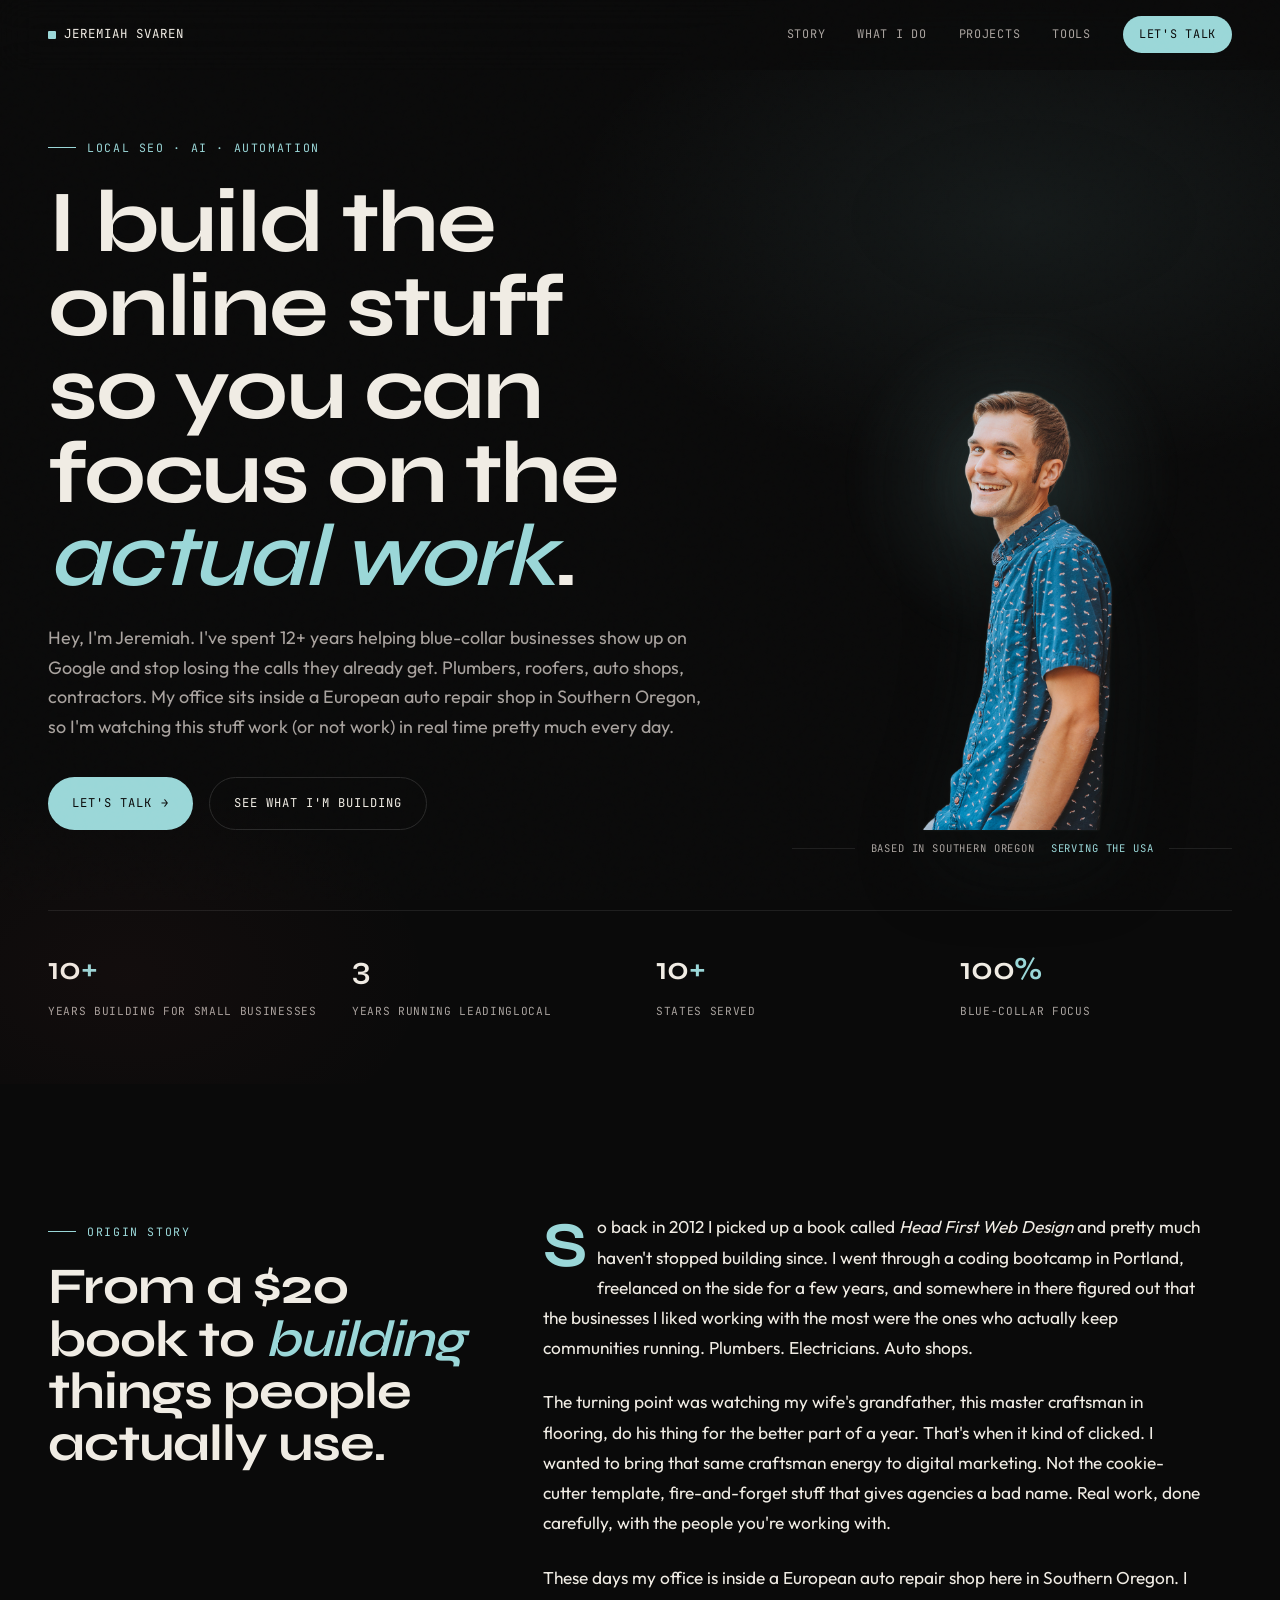
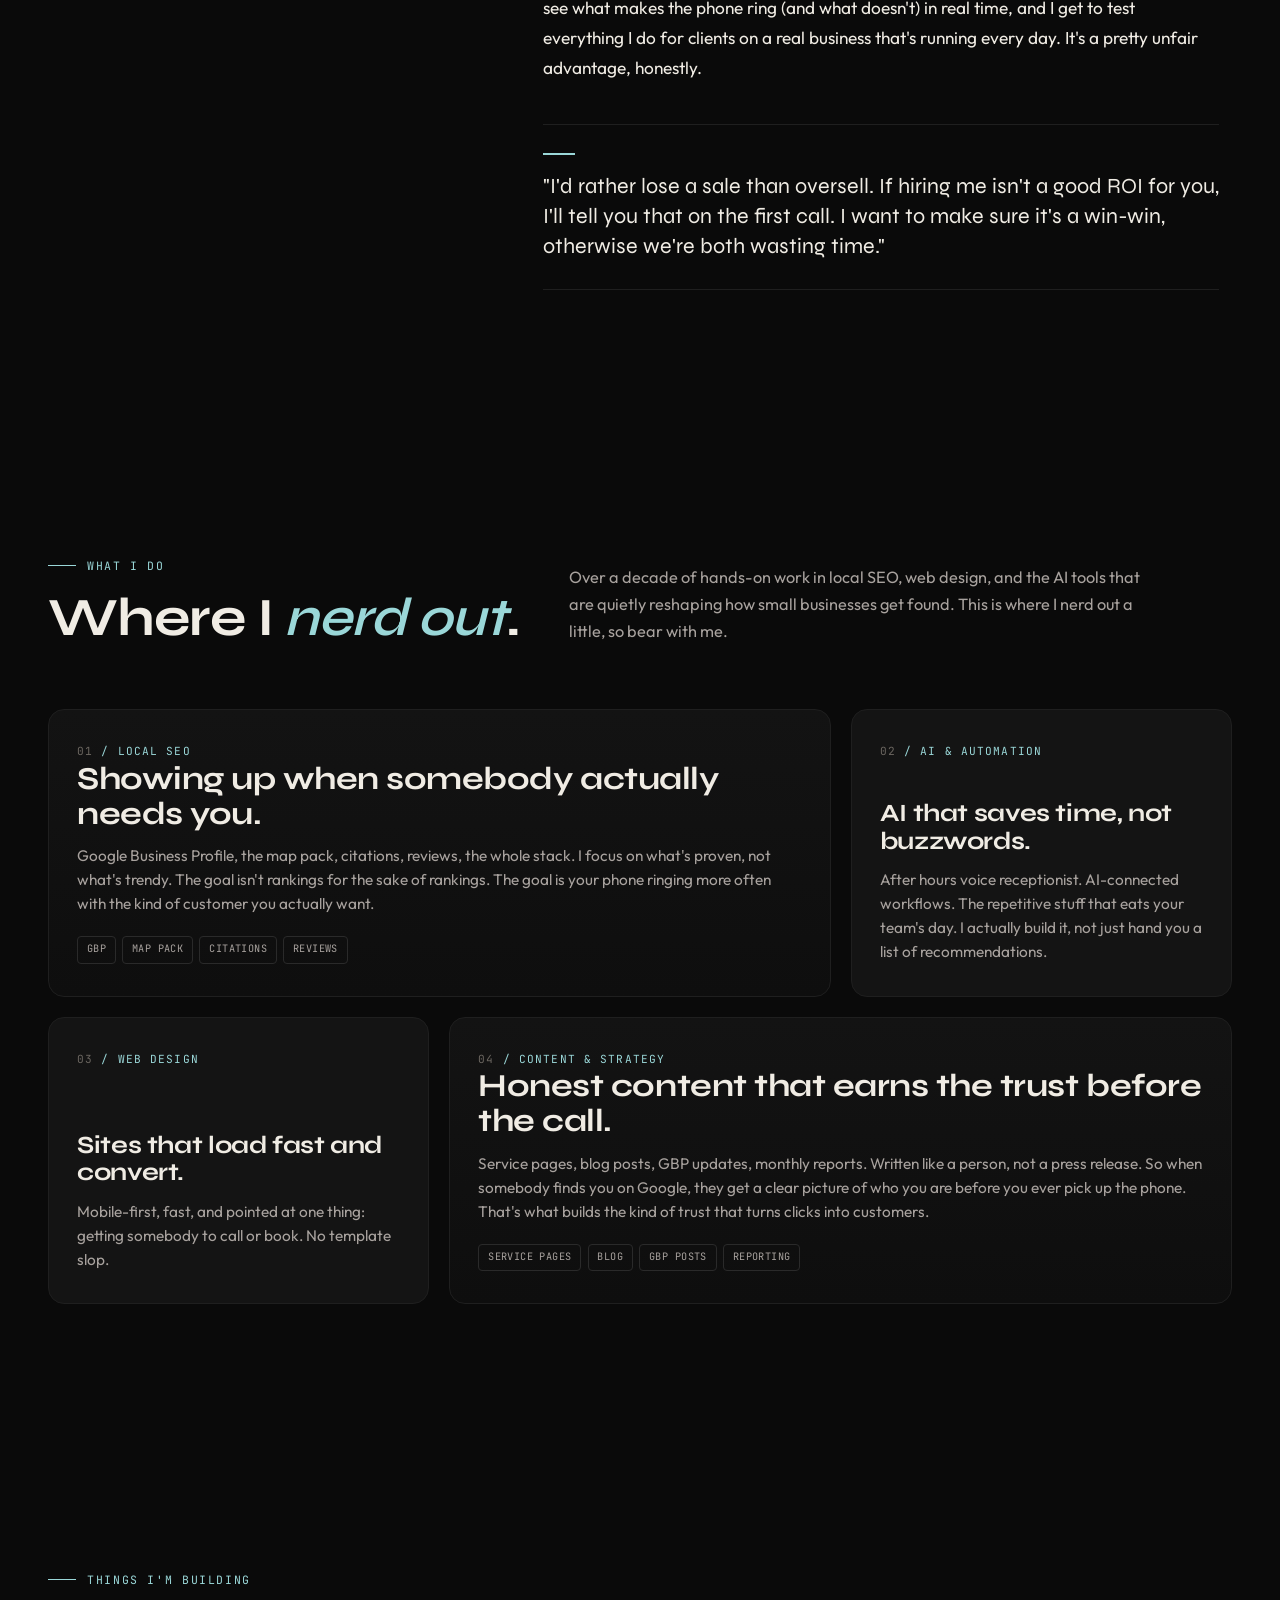
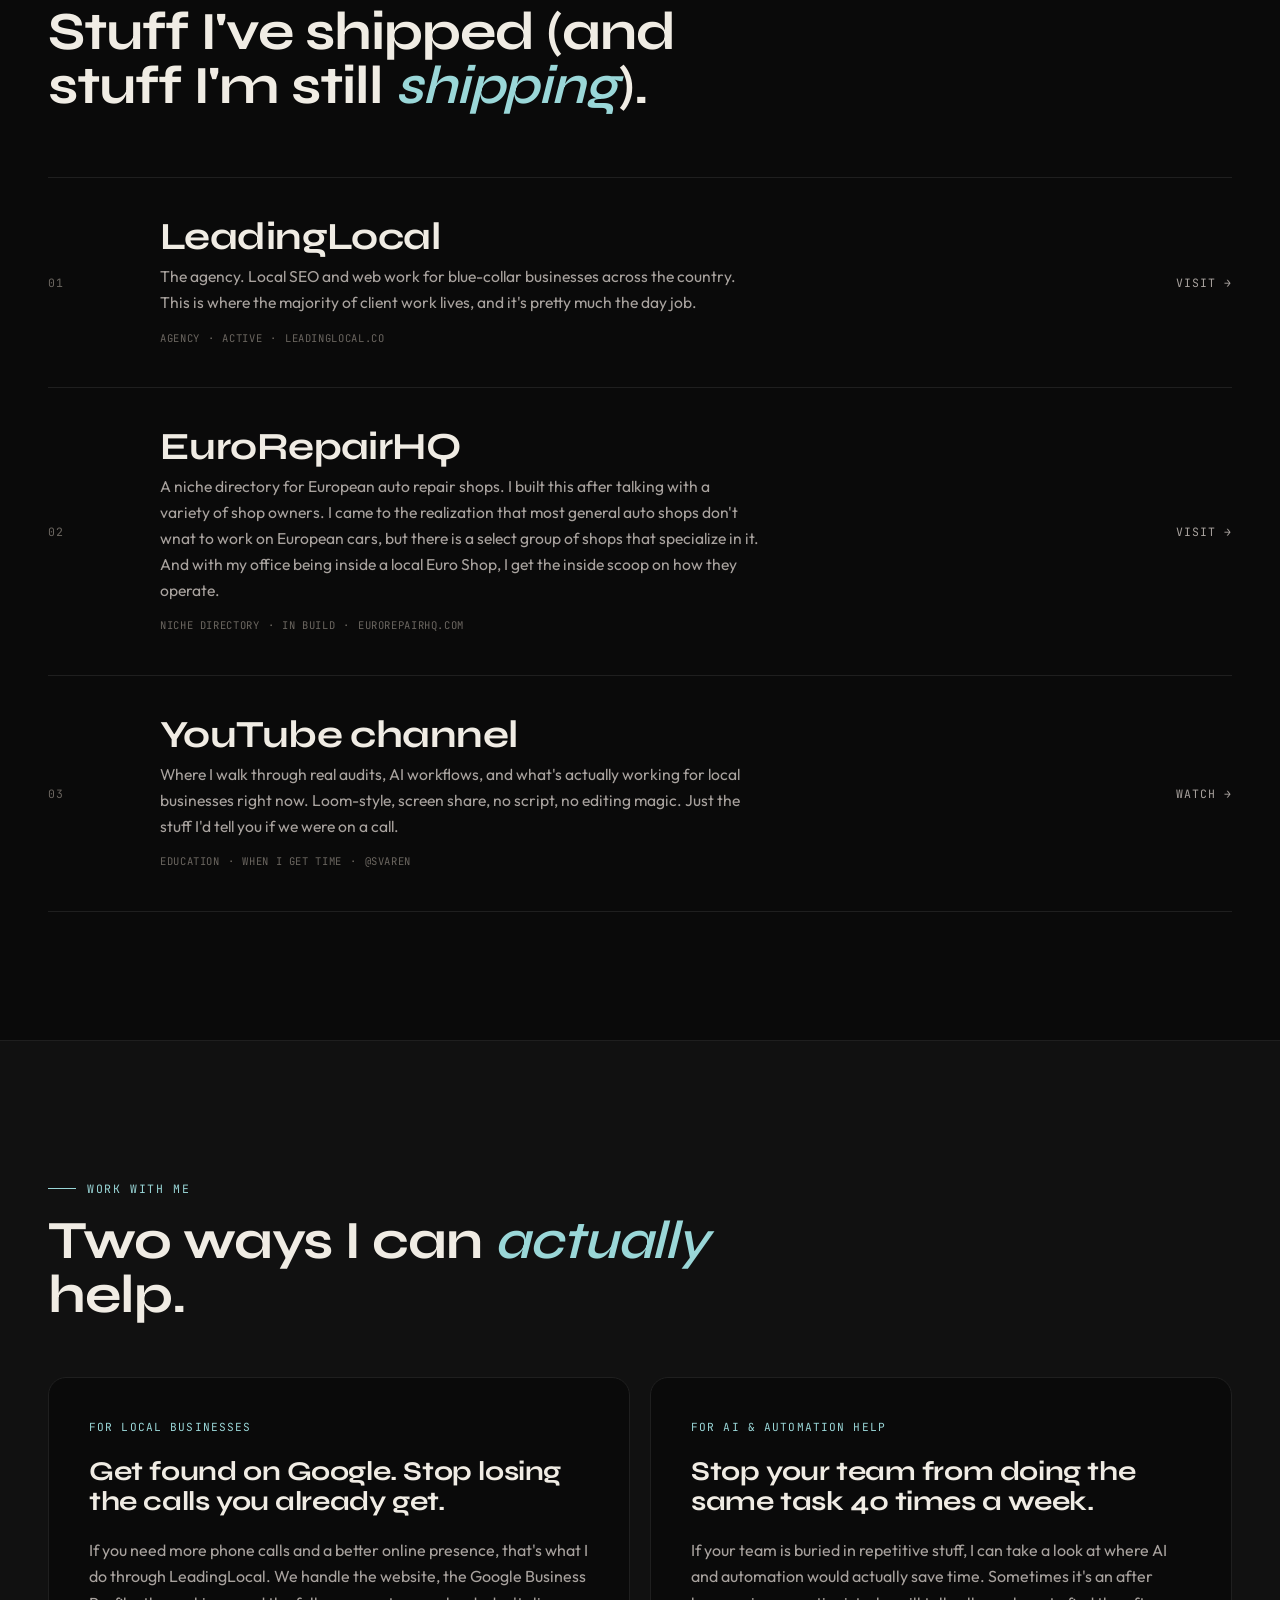
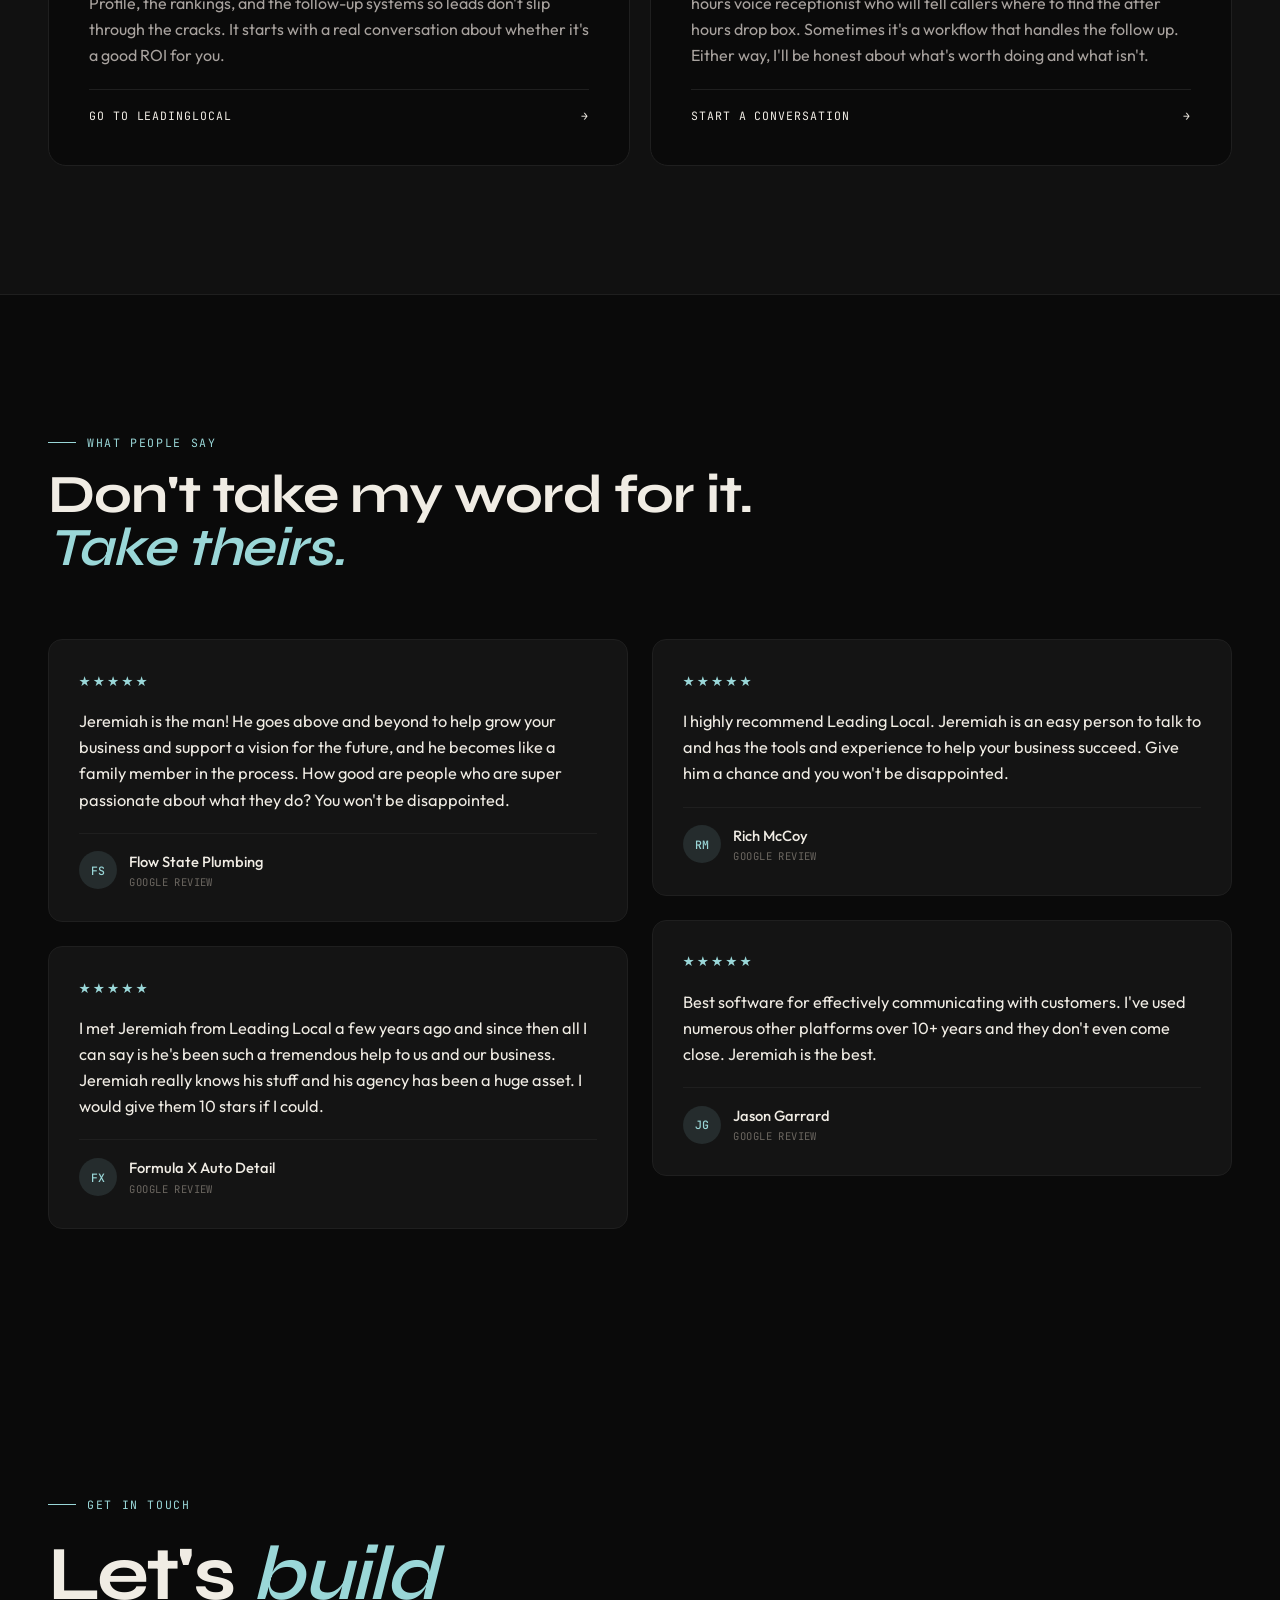
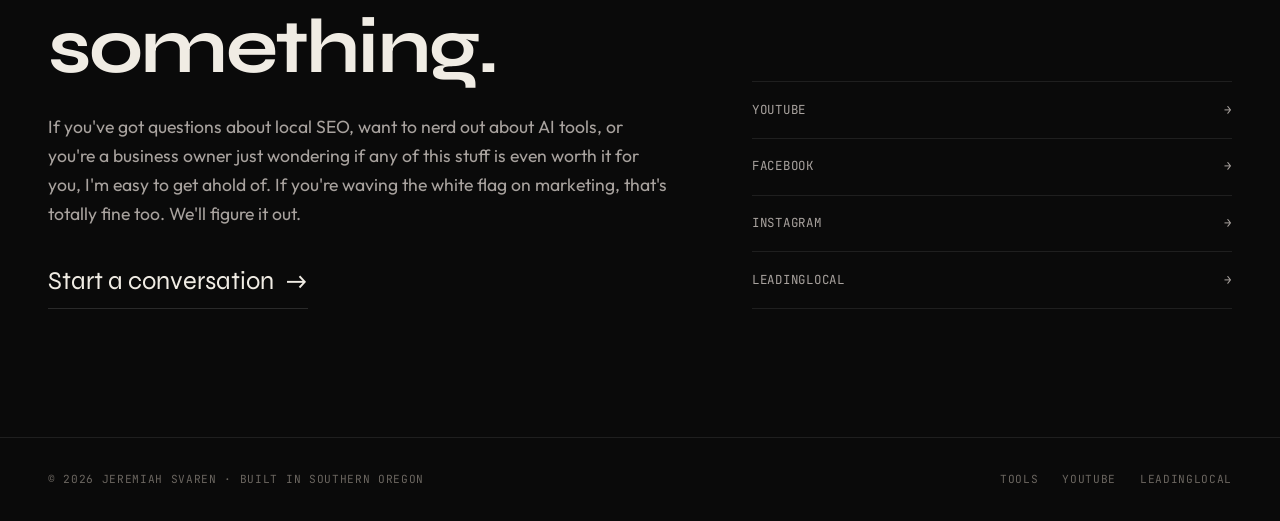
==== index.html @ 59a97c4d "Initial commit: jeremiahsvaren.com static site Three-page personal brand site (home, contact, tools)" ====
<!DOCTYPE html>
<html lang="en">

<head>
  <meta charset="UTF-8">
  <meta name="viewport" content="width=device-width, initial-scale=1.0">
  <title>Jeremiah Svaren | Local SEO, AI & Automation for Blue-Collar Businesses</title>
  <meta name="description"
    content="I'm Jeremiah. I help blue-collar businesses show up on Google, get more calls, and use AI in ways that actually save time. 12+ years in, working out of an auto shop in Southern Oregon.">
  <meta property="og:title" content="Jeremiah Svaren | Local SEO, AI & Automation">
  <meta property="og:description"
    content="Local SEO, AI, and automation for plumbers, roofers, auto shops, and contractors. Built from inside an actual repair shop in Southern Oregon.">
  <meta property="og:image" content="headshot.jpg">
  <link rel="preconnect" href="https://fonts.googleapis.com">
  <link rel="preconnect" href="https://fonts.gstatic.com" crossorigin>
  <link
    href="https://fonts.googleapis.com/css2?family=Syne:wght@500;600;700;800&family=Outfit:wght@400;500;600&family=JetBrains+Mono:wght@400;500&display=swap"
    rel="stylesheet">
  <script type="application/ld+json">
  {
    "@context": "https://schema.org",
    "@type": "Person",
    "name": "Jeremiah Svaren",
    "jobTitle": "Local SEO & AI Automation Consultant",
    "url": "https://jeremiahsvaren.com",
    "image": "headshot.jpg",
    "sameAs": [
      "https://www.youtube.com/@svaren",
      "https://x.com/jsvaren",
      "https://www.linkedin.com/in/jeremiahsvaren",
      "https://www.leadinglocal.co"
    ],
    "worksFor": { "@type": "Organization", "name": "LeadingLocal" }
  }
  </script>
  <style>
    /* ─── RESET ─── */
    *,
    *::before,
    *::after {
      margin: 0;
      padding: 0;
      box-sizing: border-box;
    }

    html {
      scroll-behavior: smooth;
      -webkit-font-smoothing: antialiased;
    }

    img {
      max-width: 100%;
      display: block;
    }

    a {
      color: inherit;
      text-decoration: none;
    }

    button {
      font: inherit;
      background: none;
      border: none;
      color: inherit;
      cursor: pointer;
    }

    /* ─── TOKENS ─── */
    :root {
      --bg: #0a0a0a;
      --bg-elev: #111111;
      --bg-card: #141414;
      --ink: #f0ece4;
      --ink-mute: #a8a29e;
      --ink-faint: #6b6660;
      --accent: #9AD7D8;
      --accent-soft: rgba(154, 215, 216, 0.12);
      --coral: #E85D5D;
      --line: #1f1f1f;
      --line-strong: #2a2a2a;
      --serif: 'Syne', system-ui, sans-serif;
      --sans: 'Outfit', system-ui, sans-serif;
      --mono: 'JetBrains Mono', ui-monospace, monospace;
      --ease: cubic-bezier(0.16, 1, 0.3, 1);
      --pad-x: clamp(1.25rem, 4vw, 3rem);
      --section-y: clamp(5rem, 10vw, 9rem);
    }

    body {
      font-family: var(--sans);
      font-weight: 400;
      background: var(--bg);
      color: var(--ink);
      line-height: 1.65;
      overflow-x: hidden;
      font-size: 17px;
    }

    ::selection {
      background: var(--accent);
      color: var(--bg);
    }

    /* fixed grain layer (stays put, no scroll repaint) */
    .grain {
      position: fixed;
      inset: 0;
      z-index: 60;
      pointer-events: none;
      opacity: 0.035;
      mix-blend-mode: overlay;
      background-image: url("data:image/svg+xml,%3Csvg viewBox='0 0 200 200' xmlns='http://www.w3.org/2000/svg'%3E%3Cfilter id='n'%3E%3CfeTurbulence type='fractalNoise' baseFrequency='0.85' numOctaves='3' stitchTiles='stitch'/%3E%3C/filter%3E%3Crect width='100%25' height='100%25' filter='url(%23n)'/%3E%3C/svg%3E");
    }

    .shell {
      width: 100%;
      max-width: 1320px;
      margin-inline: auto;
      padding-inline: var(--pad-x);
    }

    /* ─── NAV ─── */
    nav.top {
      position: fixed;
      top: 0;
      left: 0;
      right: 0;
      z-index: 50;
      padding: 1rem var(--pad-x);
      display: flex;
      justify-content: space-between;
      align-items: center;
      background: rgba(10, 10, 10, 0.7);
      backdrop-filter: blur(18px) saturate(140%);
      -webkit-backdrop-filter: blur(18px) saturate(140%);
      border-bottom: 1px solid transparent;
      transition: border-color 0.4s var(--ease), padding 0.4s var(--ease);
    }

    nav.top.scrolled {
      border-bottom-color: var(--line);
      padding-block: 0.7rem;
    }

    .brand {
      font-family: var(--mono);
      font-size: 0.78rem;
      letter-spacing: 0.08em;
      text-transform: uppercase;
      display: flex;
      align-items: center;
      gap: 0.5rem;
    }

    .brand::before {
      content: '';
      width: 8px;
      height: 8px;
      background: var(--accent);
      display: inline-block;
      border-radius: 1px;
      animation: pulse 3s ease-in-out infinite;
    }

    @keyframes pulse {

      0%,
      100% {
        opacity: 1;
      }

      50% {
        opacity: 0.35;
      }
    }

    .nav-menu {
      display: flex;
      gap: 2rem;
      align-items: center;
    }

    .nav-menu a {
      font-family: var(--mono);
      font-size: 0.74rem;
      letter-spacing: 0.06em;
      text-transform: uppercase;
      color: var(--ink-mute);
      transition: color 0.3s var(--ease);
      position: relative;
    }

    .nav-menu a:hover {
      color: var(--ink);
    }

    .nav-menu a.cta {
      color: var(--bg);
      background: var(--accent);
      padding: 0.55rem 1rem;
      border-radius: 999px;
      transition: transform 0.25s var(--ease), background 0.25s var(--ease);
    }

    .nav-menu a.cta:hover {
      background: #b2e1e2;
      transform: translateY(-1px);
    }

    .nav-toggle {
      display: none;
    }

    .nav-backdrop {
      position: fixed;
      inset: 0;
      background: rgba(10, 10, 10, 0.65);
      backdrop-filter: blur(4px);
      -webkit-backdrop-filter: blur(4px);
      opacity: 0;
      pointer-events: none;
      transition: opacity 0.4s var(--ease);
      z-index: 49;
    }

    .nav-backdrop.open {
      opacity: 1;
      pointer-events: auto;
    }

    /* ─── REVEAL ─── */
    .reveal {
      opacity: 0;
      transform: translateY(18px);
      transition: opacity 0.9s var(--ease), transform 0.9s var(--ease);
    }

    .reveal.in {
      opacity: 1;
      transform: none;
    }

    .reveal.d2 {
      transition-delay: 0.08s;
    }

    .reveal.d3 {
      transition-delay: 0.16s;
    }

    .reveal.d4 {
      transition-delay: 0.24s;
    }

    .reveal.d5 {
      transition-delay: 0.32s;
    }

    /* ─── SHARED LABEL ─── */
    .eyebrow {
      font-family: var(--mono);
      font-size: 0.72rem;
      letter-spacing: 0.14em;
      text-transform: uppercase;
      color: var(--accent);
      display: inline-flex;
      align-items: center;
      gap: 0.7rem;
    }

    .eyebrow::before {
      content: '';
      width: 28px;
      height: 1px;
      background: var(--accent);
      display: inline-block;
    }

    section {
      padding-block: var(--section-y);
      position: relative;
    }

    /* ═══════ HERO ═══════ */
    .hero {
      min-height: 100dvh;
      display: flex;
      align-items: flex-end;
      padding-top: 8rem;
      padding-bottom: 4rem;
      position: relative;
      overflow: hidden;
    }

    .hero::before {
      content: '';
      position: absolute;
      inset: 0;
      background:
        radial-gradient(ellipse 60% 40% at 80% 20%, rgba(154, 215, 216, 0.08), transparent 60%),
        radial-gradient(ellipse 40% 30% at 10% 90%, rgba(232, 93, 93, 0.04), transparent 60%);
      pointer-events: none;
    }

    .hero-grid {
      display: grid;
      grid-template-columns: minmax(0, 1.45fr) minmax(0, 1fr);
      gap: clamp(2rem, 5vw, 5rem);
      align-items: end;
      position: relative;
    }

    .hero h1 {
      font-family: var(--serif);
      font-weight: 700;
      font-size: clamp(2.6rem, 7vw, 5.5rem);
      line-height: 0.95;
      letter-spacing: -0.025em;
      margin-block: 1.5rem 1.5rem;
      text-wrap: balance;
    }

    .hero h1 .accent {
      color: var(--accent);
      font-style: italic;
      font-weight: 600;
    }

    .hero-lede {
      font-size: clamp(1.05rem, 1.4vw, 1.18rem);
      color: var(--ink-mute);
      max-width: 56ch;
      line-height: 1.65;
    }

    .hero-actions {
      display: flex;
      gap: 1rem;
      flex-wrap: wrap;
      margin-top: 2.25rem;
    }

    .btn {
      display: inline-flex;
      align-items: center;
      gap: 0.6rem;
      padding: 0.95rem 1.5rem;
      font-family: var(--mono);
      font-size: 0.76rem;
      letter-spacing: 0.08em;
      text-transform: uppercase;
      border-radius: 999px;
      transition: transform 0.25s var(--ease), background 0.25s var(--ease), color 0.25s var(--ease);
    }

    .btn-primary {
      background: var(--accent);
      color: var(--bg);
    }

    .btn-primary:hover {
      background: #b8e6e7;
      transform: translateY(-2px);
    }

    .btn-primary:active {
      transform: translateY(0);
    }

    .btn-ghost {
      background: transparent;
      color: var(--ink);
      border: 1px solid var(--line-strong);
    }

    .btn-ghost:hover {
      border-color: var(--accent);
      color: var(--accent);
    }

    .arrow {
      display: inline-block;
      transition: transform 0.3s var(--ease);
    }

    .btn:hover .arrow {
      transform: translateX(3px);
    }

    .hero-portrait {
      position: relative;
      width: 100%;
      max-width: 440px;
      margin-left: auto;
      aspect-ratio: 4 / 5;
      display: flex;
      align-items: flex-end;
      justify-content: center;
      isolation: isolate;
    }

    /* soft accent halo behind him, grounds the cutout in the page */
    .hero-portrait::before {
      content: '';
      position: absolute;
      left: 50%;
      top: 8%;
      width: 78%;
      aspect-ratio: 1;
      transform: translateX(-50%);
      background: radial-gradient(circle at 50% 45%, rgba(154, 215, 216, 0.22), rgba(154, 215, 216, 0.06) 35%, transparent 65%);
      filter: blur(8px);
      z-index: -2;
      pointer-events: none;
    }

    /* concentric mono ring behind shoulders for structure */
    .hero-portrait::after {
      content: '';
      position: absolute;
      left: 50%;
      top: 14%;
      width: 62%;
      aspect-ratio: 1;
      transform: translateX(-50%);
      /*border: 1px solid var(--line-strong);*/
      border-radius: 50%;
      z-index: -1;
      pointer-events: none;
    }

    .hero-portrait img {
      position: relative;
      width: 100%;
      height: auto;
      max-height: 100%;
      object-fit: contain;
      object-position: bottom center;
      filter: drop-shadow(0 30px 40px rgba(0, 0, 0, 0.45)) drop-shadow(0 0 1px rgba(154, 215, 216, 0.15));
      animation: float 8s ease-in-out infinite;
    }

    @keyframes float {

      0%,
      100% {
        transform: translateY(0);
      }

      50% {
        transform: translateY(-6px);
      }
    }

    /* mono caption row beneath the portrait */
    .portrait-tag {
      position: absolute;
      left: 0;
      right: 0;
      bottom: -1.75rem;
      font-family: var(--mono);
      font-size: 0.66rem;
      letter-spacing: 0.08em;
      text-transform: uppercase;
      color: var(--ink-mute);
      display: flex;
      align-items: center;
      justify-content: space-between;
      gap: 1rem;
    }

    .portrait-tag::before,
    .portrait-tag::after {
      content: '';
      flex: 1;
      height: 1px;
      background: var(--line);
    }

    .portrait-tag span {
      flex-shrink: 0;
    }

    .portrait-tag span:last-child {
      color: var(--accent);
    }

    .hero-strip {
      margin-top: clamp(3rem, 7vw, 5rem);
      padding-top: 2rem;
      border-top: 1px solid var(--line);
      display: grid;
      grid-template-columns: repeat(4, 1fr);
      gap: 2rem;
    }

    .strip-item {
      display: flex;
      flex-direction: column;
      gap: 0.4rem;
    }

    .strip-num {
      font-family: var(--serif);
      font-weight: 600;
      font-size: clamp(1.6rem, 2.5vw, 2.1rem);
      color: var(--ink);
      letter-spacing: -0.02em;
    }

    .strip-label {
      font-family: var(--mono);
      font-size: 0.7rem;
      color: var(--ink-mute);
      letter-spacing: 0.06em;
      text-transform: uppercase;
    }

    /* ═══════ STORY ═══════ */
    .story-grid {
      display: grid;
      grid-template-columns: minmax(0, 0.85fr) minmax(0, 1.4fr);
      gap: clamp(2rem, 6vw, 6rem);
      align-items: start;
    }

    .story-side {
      position: sticky;
      top: 7rem;
    }

    .story-side h2 {
      font-family: var(--serif);
      font-weight: 700;
      font-size: clamp(2rem, 4vw, 3.2rem);
      line-height: 1.02;
      letter-spacing: -0.02em;
      margin-top: 1.25rem;
      text-wrap: balance;
    }

    .story-side h2 em {
      font-style: italic;
      color: var(--accent);
      font-weight: 600;
    }

    .story-prose p {
      font-size: 1.08rem;
      color: var(--ink);
      margin-bottom: 1.5rem;
      line-height: 1.75;
      max-width: 60ch;
    }

    .story-prose p:first-child::first-letter {
      font-family: var(--serif);
      float: left;
      font-size: 4rem;
      line-height: 0.85;
      padding-right: 0.6rem;
      padding-top: 0.4rem;
      color: var(--accent);
      font-weight: 700;
    }

    .story-pull {
      margin-top: 2.5rem;
      padding: 1.75rem 0;
      border-top: 1px solid var(--line);
      border-bottom: 1px solid var(--line);
      font-family: var(--serif);
      font-size: 1.35rem;
      line-height: 1.4;
      color: var(--ink);
      max-width: 52ch;
    }

    .story-pull::before {
      content: '';
      display: block;
      width: 32px;
      height: 2px;
      background: var(--accent);
      margin-bottom: 1rem;
    }

    /* ═══════ EXPERTISE / BENTO ═══════ */
    .expertise-head {
      display: grid;
      grid-template-columns: minmax(0, 1fr) minmax(0, 1.4fr);
      gap: 3rem;
      align-items: end;
      margin-bottom: 4rem;
    }

    .expertise-head h2 {
      font-family: var(--serif);
      font-weight: 700;
      font-size: clamp(2rem, 4.2vw, 3.4rem);
      line-height: 1;
      letter-spacing: -0.02em;
      margin-top: 1rem;
    }

    .expertise-head h2 em {
      font-style: italic;
      color: var(--accent);
      font-weight: 600;
    }

    .expertise-head p {
      color: var(--ink-mute);
      max-width: 52ch;
      font-size: 1.02rem;
    }

    .bento {
      display: grid;
      grid-template-columns: repeat(6, 1fr);
      grid-auto-rows: minmax(220px, auto);
      gap: 1.25rem;
    }

    .tile {
      position: relative;
      padding: 2rem 1.75rem;
      background: var(--bg-card);
      border: 1px solid var(--line);
      border-radius: 16px;
      overflow: hidden;
      transition: border-color 0.4s var(--ease), transform 0.4s var(--ease);
      display: flex;
      flex-direction: column;
    }

    .tile:hover {
      border-color: var(--line-strong);
      transform: translateY(-2px);
    }

    .tile::after {
      content: '';
      position: absolute;
      inset: 0;
      background: radial-gradient(circle at var(--mx, 50%) var(--my, 0%), rgba(154, 215, 216, 0.08), transparent 50%);
      opacity: 0;
      transition: opacity 0.4s var(--ease);
      pointer-events: none;
    }

    .tile:hover::after {
      opacity: 1;
    }

    .tile-num {
      font-family: var(--mono);
      font-size: 0.7rem;
      color: var(--ink-faint);
      letter-spacing: 0.1em;
    }

    .tile-num span {
      color: var(--accent);
    }

    .tile h3 {
      font-family: var(--serif);
      font-weight: 700;
      font-size: 1.55rem;
      line-height: 1.1;
      margin-top: auto;
      margin-bottom: 0.85rem;
      letter-spacing: -0.015em;
    }

    .tile p {
      color: var(--ink-mute);
      font-size: 0.96rem;
      line-height: 1.55;
    }

    .tile-tags {
      display: flex;
      flex-wrap: wrap;
      gap: 0.4rem;
      margin-top: 1.25rem;
    }

    .tile-tag {
      font-family: var(--mono);
      font-size: 0.64rem;
      padding: 0.28rem 0.55rem;
      border: 1px solid var(--line-strong);
      border-radius: 4px;
      color: var(--ink-mute);
      letter-spacing: 0.04em;
      text-transform: uppercase;
    }

    /* asymmetric span */
    .tile.t1 {
      grid-column: span 4;
    }

    .tile.t2 {
      grid-column: span 2;
    }

    .tile.t3 {
      grid-column: span 2;
    }

    .tile.t4 {
      grid-column: span 4;
    }

    .tile.feature {
      background: linear-gradient(180deg, #131313 0%, #0e0e0e 100%);
    }

    .tile.feature h3 {
      font-size: 2rem;
    }

    /* ═══════ PROJECTS ═══════ */
    .projects-head {
      margin-bottom: 4rem;
      max-width: 760px;
    }

    .projects-head h2 {
      font-family: var(--serif);
      font-weight: 700;
      font-size: clamp(2rem, 4.2vw, 3.4rem);
      line-height: 1;
      letter-spacing: -0.02em;
      margin-top: 1rem;
    }

    .projects-head h2 em {
      font-style: italic;
      color: var(--accent);
      font-weight: 600;
    }

    .projects-list {
      display: flex;
      flex-direction: column;
      gap: 0;
    }

    .project {
      display: grid;
      grid-template-columns: 80px minmax(0, 1fr) auto;
      gap: 2rem;
      align-items: center;
      padding: 2.5rem 0;
      border-top: 1px solid var(--line);
      transition: padding 0.4s var(--ease);
    }

    .project:last-child {
      border-bottom: 1px solid var(--line);
    }

    .project:hover {
      padding-inline: 1rem;
    }

    .project:hover .project-title {
      color: var(--accent);
    }

    .project-num {
      font-family: var(--mono);
      font-size: 0.72rem;
      color: var(--ink-faint);
      letter-spacing: 0.08em;
    }

    .project-title {
      font-family: var(--serif);
      font-weight: 700;
      font-size: clamp(1.6rem, 3vw, 2.4rem);
      line-height: 1;
      letter-spacing: -0.015em;
      transition: color 0.3s var(--ease);
      margin-bottom: 0.5rem;
    }

    .project-desc {
      color: var(--ink-mute);
      max-width: 60ch;
      font-size: 0.98rem;
    }

    .project-meta {
      display: flex;
      gap: 0.5rem;
      margin-top: 0.85rem;
    }

    .project-meta span {
      font-family: var(--mono);
      font-size: 0.66rem;
      color: var(--ink-faint);
      letter-spacing: 0.06em;
      text-transform: uppercase;
    }

    .project-meta span+span::before {
      content: '·';
      margin-right: 0.5rem;
    }

    .project-link {
      font-family: var(--mono);
      font-size: 0.72rem;
      letter-spacing: 0.08em;
      text-transform: uppercase;
      color: var(--ink-mute);
      display: flex;
      align-items: center;
      gap: 0.5rem;
    }

    .project:hover .project-link {
      color: var(--accent);
    }

    .project:hover .project-link .arrow {
      transform: translate(3px, -3px);
    }

    .project-link .arrow {
      display: inline-block;
      transition: transform 0.3s var(--ease);
    }

    /* ═══════ WORK WITH ME ═══════ */
    .work {
      background: var(--bg-elev);
      border-block: 1px solid var(--line);
    }

    .work-head {
      max-width: 720px;
      margin-bottom: 3.5rem;
    }

    .work-head h2 {
      font-family: var(--serif);
      font-weight: 700;
      font-size: clamp(2rem, 4.2vw, 3.4rem);
      line-height: 1;
      letter-spacing: -0.02em;
      margin-top: 1rem;
    }

    .work-head h2 em {
      font-style: italic;
      color: var(--accent);
      font-weight: 600;
    }

    .work-paths {
      display: grid;
      grid-template-columns: repeat(2, 1fr);
      gap: 1.25rem;
    }

    .path {
      padding: 2.5rem;
      background: var(--bg);
      border: 1px solid var(--line);
      border-radius: 18px;
      display: flex;
      flex-direction: column;
      gap: 1.25rem;
      transition: border-color 0.3s var(--ease), transform 0.3s var(--ease);
    }

    .path:hover {
      border-color: var(--accent);
      transform: translateY(-3px);
    }

    .path-label {
      font-family: var(--mono);
      font-size: 0.7rem;
      letter-spacing: 0.1em;
      text-transform: uppercase;
      color: var(--accent);
    }

    .path h3 {
      font-family: var(--serif);
      font-weight: 700;
      font-size: 1.7rem;
      line-height: 1.1;
      letter-spacing: -0.015em;
    }

    .path p {
      color: var(--ink-mute);
      flex: 1;
      font-size: 1rem;
      line-height: 1.65;
    }

    .path-cta {
      font-family: var(--mono);
      font-size: 0.72rem;
      letter-spacing: 0.08em;
      text-transform: uppercase;
      color: var(--ink);
      align-self: flex-start;
      padding-top: 0.5rem;
      border-top: 1px solid var(--line);
      width: 100%;
      display: flex;
      justify-content: space-between;
      align-items: center;
      padding-block: 1rem 0;
    }

    .path:hover .path-cta {
      color: var(--accent);
    }

    .path:hover .arrow {
      transform: translateX(4px);
    }

    /* ═══════ PROOF ═══════ */
    .proof-head {
      max-width: 720px;
      margin-bottom: 4rem;
    }

    .proof-head h2 {
      font-family: var(--serif);
      font-weight: 700;
      font-size: clamp(2rem, 4.2vw, 3.4rem);
      line-height: 1;
      letter-spacing: -0.02em;
      margin-top: 1rem;
    }

    .proof-head h2 em {
      font-style: italic;
      color: var(--accent);
      font-weight: 600;
    }

    .quotes {
      column-count: 2;
      column-gap: 1.5rem;
    }

    @media (max-width: 820px) {
      .quotes {
        column-count: 1;
      }
    }

    .quote {
      break-inside: avoid;
      padding: 1.85rem;
      background: var(--bg-card);
      border: 1px solid var(--line);
      border-radius: 14px;
      margin-bottom: 1.5rem;
      transition: border-color 0.3s var(--ease), transform 0.3s var(--ease);
    }

    .quote:hover {
      border-color: var(--line-strong);
      transform: translateY(-2px);
    }

    .stars {
      color: var(--accent);
      font-size: 0.85rem;
      letter-spacing: 0.15em;
      margin-bottom: 1rem;
    }

    .quote p {
      font-size: 1.02rem;
      line-height: 1.6;
      color: var(--ink);
      margin-bottom: 1.25rem;
    }

    .quote-by {
      display: flex;
      align-items: center;
      gap: 0.8rem;
      padding-top: 1rem;
      border-top: 1px solid var(--line);
    }

    .avatar {
      width: 38px;
      height: 38px;
      border-radius: 50%;
      background: var(--accent-soft);
      color: var(--accent);
      display: flex;
      align-items: center;
      justify-content: center;
      font-family: var(--mono);
      font-size: 0.72rem;
      font-weight: 500;
    }

    .quote-name {
      font-size: 0.92rem;
      color: var(--ink);
      font-weight: 500;
    }

    .quote-src {
      font-family: var(--mono);
      font-size: 0.66rem;
      color: var(--ink-faint);
      letter-spacing: 0.04em;
      text-transform: uppercase;
    }

    /* ═══════ CONNECT ═══════ */
    .connect {
      padding-bottom: var(--section-y);
    }

    .connect-grid {
      display: grid;
      grid-template-columns: minmax(0, 1.3fr) minmax(0, 1fr);
      gap: 5rem;
      align-items: end;
    }

    .connect h2 {
      font-family: var(--serif);
      font-weight: 700;
      font-size: clamp(2.5rem, 6vw, 5rem);
      line-height: 0.95;
      letter-spacing: -0.025em;
      margin-top: 1.5rem;
      text-wrap: balance;
    }

    .connect h2 em {
      font-style: italic;
      color: var(--accent);
      font-weight: 600;
    }

    .connect-lede {
      color: var(--ink-mute);
      font-size: 1.1rem;
      max-width: 54ch;
      margin-top: 1.75rem;
      line-height: 1.65;
    }

    .connect-email {
      display: inline-flex;
      align-items: center;
      gap: 0.75rem;
      margin-top: 2rem;
      font-family: var(--serif);
      font-size: clamp(1.1rem, 2vw, 1.6rem);
      color: var(--ink);
      padding-bottom: 0.4rem;
      border-bottom: 1px solid var(--line-strong);
      transition: border-color 0.3s var(--ease), color 0.3s var(--ease);
    }

    .connect-email:hover {
      border-color: var(--accent);
      color: var(--accent);
    }

    .channels {
      display: flex;
      flex-direction: column;
      gap: 0;
    }

    .channel {
      display: flex;
      align-items: center;
      justify-content: space-between;
      padding: 1.1rem 0;
      border-top: 1px solid var(--line);
      font-family: var(--mono);
      font-size: 0.78rem;
      letter-spacing: 0.06em;
      text-transform: uppercase;
      color: var(--ink-mute);
      transition: color 0.3s var(--ease), padding-left 0.3s var(--ease);
    }

    .channel:last-child {
      border-bottom: 1px solid var(--line);
    }

    .channel:hover {
      color: var(--accent);
      padding-left: 0.75rem;
    }

    .channel:hover .arrow {
      transform: translateX(4px);
    }

    /* ═══════ FOOTER ═══════ */
    footer {
      padding: 2rem var(--pad-x);
      border-top: 1px solid var(--line);
    }

    .foot-row {
      max-width: 1320px;
      margin-inline: auto;
      display: flex;
      justify-content: space-between;
      align-items: center;
      gap: 1rem;
      flex-wrap: wrap;
      font-family: var(--mono);
      font-size: 0.7rem;
      letter-spacing: 0.06em;
      text-transform: uppercase;
      color: var(--ink-faint);
    }

    .foot-row a {
      transition: color 0.3s var(--ease);
    }

    .foot-row a:hover {
      color: var(--accent);
    }

    .foot-links {
      display: flex;
      gap: 1.5rem;
    }

    /* ═══════ TABLET ═══════ */
    @media (max-width: 1080px) and (min-width: 761px) {
      .hero-grid {
        grid-template-columns: minmax(0, 1.6fr) minmax(0, 1fr);
        gap: 2.5rem;
        align-items: center;
      }

      .hero-portrait {
        max-width: 320px;
      }

      .hero-portrait::before {
        width: 86%;
        top: 6%;
      }

      .hero-portrait::after {
        width: 68%;
        top: 12%;
      }

      .hero h1 {
        font-size: clamp(2.4rem, 5.6vw, 4rem);
      }
    }

    /* ═══════ MOBILE ═══════ */
    @media (max-width: 920px) {
      :root {
        --section-y: clamp(4rem, 12vw, 6rem);
      }

      .nav-toggle {
        display: flex;
        flex-direction: column;
        gap: 5px;
        width: 32px;
        height: 32px;
        align-items: center;
        justify-content: center;
        position: relative;
        z-index: 60;
      }

      .nav-toggle span {
        width: 22px;
        height: 1.5px;
        background: var(--ink);
        display: block;
        transition: transform 0.35s var(--ease), opacity 0.25s var(--ease);
        transform-origin: center;
      }

      .nav-toggle.open span:nth-child(1) {
        transform: translateY(6.5px) rotate(45deg);
      }

      .nav-toggle.open span:nth-child(2) {
        opacity: 0;
        transform: scaleX(0.4);
      }

      .nav-toggle.open span:nth-child(3) {
        transform: translateY(-6.5px) rotate(-45deg);
      }

      .nav-menu {
        position: fixed;
        top: 0;
        right: -100%;
        width: 80%;
        max-width: 320px;
        height: 100dvh;
        background: var(--bg);
        border-left: 1px solid var(--line);
        flex-direction: column;
        align-items: flex-start;
        padding: 6rem 2rem 2rem;
        gap: 1.5rem;
        transition: right 0.4s var(--ease);
      }

      .nav-menu.open {
        right: 0;
      }

      .nav-menu a {
        font-size: 0.95rem;
      }

      .hero {
        padding-top: 3.5rem;
        align-items: center;
      }
    }

    /* ═══════ STACK / PHONE ═══════ */
    @media (max-width: 760px) {
      .hero-grid {
        grid-template-columns: 1fr;
        gap: 2rem;
      }

      .hero-portrait {
        max-width: 260px;
        margin-inline: auto;
        order: -1;
      }

      .hero-portrait::before {
        width: 92%;
        top: 2%;
        opacity: 0.85;
      }

      .hero-portrait::after {
        width: 72%;
        top: 8%;
      }

      .hero-portrait img {
        animation: none;
      }

      .portrait-tag {
        bottom: -1.4rem;
        font-size: 0.58rem;
      }

      .hero h1 {
        text-align: left;
      }
    }

    @media (max-width: 920px) {

      .hero-strip {
        grid-template-columns: repeat(2, 1fr);
        gap: 1.5rem;
      }

      .story-grid {
        grid-template-columns: 1fr;
        gap: 2rem;
      }

      .story-side {
        position: static;
      }

      .expertise-head {
        grid-template-columns: 1fr;
        gap: 1rem;
        align-items: start;
        margin-bottom: 2.5rem;
      }

      .bento {
        grid-template-columns: 1fr;
      }

      .tile.t1,
      .tile.t2,
      .tile.t3,
      .tile.t4 {
        grid-column: span 1;
      }

      .project {
        grid-template-columns: 1fr;
        gap: 0.8rem;
        padding-block: 2rem;
      }

      .project-num {
        font-size: 0.66rem;
      }

      .project:hover {
        padding-inline: 0;
      }

      .project-link {
        padding-top: 0.5rem;
      }

      .work-paths {
        grid-template-columns: 1fr;
      }

      .path {
        padding: 2rem 1.5rem;
      }

      .connect-grid {
        grid-template-columns: 1fr;
        gap: 3rem;
      }
    }

    @media (prefers-reduced-motion: reduce) {
      .reveal {
        opacity: 1;
        transform: none;
      }

      *,
      *::before,
      *::after {
        animation-duration: 0.01ms !important;
        transition-duration: 0.01ms !important;
      }
    }
  </style>
</head>

<body>
  <div class="grain"></div>

  <!-- ═══════ NAV ═══════ -->
  <nav class="top" id="nav">
    <a href="#top" class="brand">Jeremiah Svaren</a>
    <button class="nav-toggle" id="navToggle" aria-label="Toggle menu" aria-expanded="false"
      aria-controls="navMenu"><span></span><span></span><span></span></button>
    <div class="nav-menu" id="navMenu">
      <a href="#story">Story</a>
      <a href="#expertise">What I do</a>
      <a href="#projects">Projects</a>
      <a href="tools.html">Tools</a>
      <a href="contact.html" class="cta">Let's talk</a>
    </div>
  </nav>
  <div class="nav-backdrop" id="navBackdrop"></div>

  <!-- ═══════ HERO ═══════ -->
  <section class="hero" id="top">
    <div class="shell">
      <div class="hero-grid">
        <div>
          <div class="eyebrow reveal">Local SEO · AI · Automation</div>
          <h1 class="reveal d2">
            I build the online stuff so you can focus on the <span class="accent">actual work</span>.
          </h1>
          <p class="hero-lede reveal d3">
            Hey, I'm Jeremiah. I've spent 12+ years helping blue-collar businesses show up on Google and stop losing
            the calls they already get. Plumbers, roofers, auto shops, contractors. My office sits inside a European
            auto repair shop in Southern Oregon, so I'm watching this stuff work (or not work) in real time pretty
            much every day.
          </p>
          <div class="hero-actions reveal d4">
            <a href="contact.html" class="btn btn-primary">Let's talk <span class="arrow">&rarr;</span></a>
            <a href="#projects" class="btn btn-ghost">See what I'm building</a>
          </div>
        </div>

        <div class="hero-portrait reveal d3">
          <img src="headshot-transparent.png" alt="Jeremiah Svaren" loading="eager">
          <div class="portrait-tag">
            <span>Based in Southern Oregon</span>
            <span>Serving the USA</span>
          </div>
        </div>
      </div>

      <div class="hero-strip reveal d5">
        <div class="strip-item">
          <div class="strip-num">10<span style="color:var(--accent);">+</span></div>
          <div class="strip-label">Years building for small businesses</div>
        </div>
        <div class="strip-item">
          <div class="strip-num">3</div>
          <div class="strip-label">Years running LeadingLocal</div>
        </div>
        <div class="strip-item">
          <div class="strip-num">10<span style="color:var(--accent);">+</span></div>
          <div class="strip-label">States served</div>
        </div>
        <div class="strip-item">
          <div class="strip-num">100<span style="color:var(--accent);">%</span></div>
          <div class="strip-label">Blue-collar focus</div>
        </div>
      </div>
    </div>
  </section>

  <!-- ═══════ STORY ═══════ -->
  <section class="story" id="story">
    <div class="shell">
      <div class="story-grid">
        <aside class="story-side">
          <div class="eyebrow reveal">Origin Story</div>
          <h2 class="reveal d2">From a $20 book to <em>building</em> things people actually use.</h2>
        </aside>

        <div class="story-prose">
          <p class="reveal">
            So back in 2012 I picked up a book called <em>Head First Web Design</em> and pretty much haven't stopped
            building since. I went through a coding bootcamp in Portland, freelanced on the side for a few years, and
            somewhere in there figured out that the businesses I liked working with the most were the ones who
            actually keep communities running. Plumbers. Electricians. Auto shops.
          </p>
          <p class="reveal d2">
            The turning point was watching my wife's grandfather, this master craftsman in flooring, do his thing for
            the better part of a year. That's when it kind of clicked. I wanted to bring that same craftsman energy
            to digital marketing. Not the cookie-cutter template, fire-and-forget stuff that gives agencies a bad
            name. Real work, done carefully, with the people you're working with.
          </p>
          <p class="reveal d3">
            These days my office is inside a European auto repair shop here in Southern Oregon. I see what makes the
            phone ring (and what doesn't) in real time, and I get to test everything I do for clients on a real
            business that's running every day. It's a pretty unfair advantage, honestly.
          </p>
          <div class="story-pull reveal d4">
            "I'd rather lose a sale than oversell. If hiring me isn't a good ROI for you, I'll tell you that on the
            first call. I want to make sure it's a win-win, otherwise we're both wasting time."
          </div>
        </div>
      </div>
    </div>
  </section>

  <!-- ═══════ EXPERTISE ═══════ -->
  <section class="expertise" id="expertise">
    <div class="shell">
      <div class="expertise-head">
        <div>
          <div class="eyebrow reveal">What I do</div>
          <h2 class="reveal d2">Where I <em>nerd out</em>.</h2>
        </div>
        <p class="reveal d3">
          Over a decade of hands-on work in local SEO, web design, and the AI tools that are quietly reshaping how
          small businesses get found. This is where I nerd out a little, so bear with me.
        </p>
      </div>

      <div class="bento">
        <div class="tile t1 feature reveal">
          <div class="tile-num">01 <span>/ LOCAL SEO</span></div>
          <h3>Showing up when somebody actually needs you.</h3>
          <p>
            Google Business Profile, the map pack, citations, reviews, the whole stack. I focus on what's proven, not
            what's trendy. The goal isn't rankings for the sake of rankings. The goal is your phone ringing more
            often with the kind of customer you actually want.
          </p>
          <div class="tile-tags">
            <span class="tile-tag">GBP</span>
            <span class="tile-tag">Map Pack</span>
            <span class="tile-tag">Citations</span>
            <span class="tile-tag">Reviews</span>
          </div>
        </div>

        <div class="tile t2 reveal d2">
          <div class="tile-num">02 <span>/ AI & AUTOMATION</span></div>
          <h3>AI that saves time, not buzzwords.</h3>
          <p>
            After hours voice receptionist. AI-connected workflows. The repetitive stuff that eats your team's day. I
            actually
            build it, not just hand you a list of recommendations.
          </p>
        </div>

        <div class="tile t3 reveal d3">
          <div class="tile-num">03 <span>/ WEB DESIGN</span></div>
          <h3>Sites that load fast and convert.</h3>
          <p>
            Mobile-first, fast, and pointed at one thing: getting somebody to call or book. No template slop.
          </p>
        </div>

        <div class="tile t4 feature reveal d4">
          <div class="tile-num">04 <span>/ CONTENT & STRATEGY</span></div>
          <h3>Honest content that earns the trust before the call.</h3>
          <p>
            Service pages, blog posts, GBP updates, monthly reports. Written like a person, not a press release. So
            when somebody finds you on Google, they get a clear picture of who you are before you ever pick up the
            phone. That's what builds the kind of trust that turns clicks into customers.
          </p>
          <div class="tile-tags">
            <span class="tile-tag">Service Pages</span>
            <span class="tile-tag">Blog</span>
            <span class="tile-tag">GBP Posts</span>
            <span class="tile-tag">Reporting</span>
          </div>
        </div>
      </div>
    </div>
  </section>

  <!-- ═══════ PROJECTS ═══════ -->
  <section class="projects" id="projects">
    <div class="shell">
      <div class="projects-head">
        <div class="eyebrow reveal">Things I'm building</div>
        <h2 class="reveal d2">Stuff I've shipped (and stuff I'm still <em>shipping</em>).</h2>
      </div>

      <div class="projects-list">
        <a href="https://www.leadinglocal.co" target="_blank" rel="noopener" class="project reveal">
          <div class="project-num">01</div>
          <div>
            <div class="project-title">LeadingLocal</div>
            <div class="project-desc">
              The agency. Local SEO and web work for blue-collar businesses across the country. This is where the
              majority of client work lives, and it's pretty much the day job.
            </div>
            <div class="project-meta">
              <span>Agency</span><span>Active</span><span>leadinglocal.co</span>
            </div>
          </div>
          <div class="project-link">Visit <span class="arrow">&rarr;</span></div>
        </a>

        <a href="https://www.eurorepairhq.com" target="_blank" rel="noopener" class="project reveal">
          <div class="project-num">02</div>
          <div>
            <div class="project-title">EuroRepairHQ</div>
            <div class="project-desc">
              A niche directory for European auto repair shops. I built this after talking with a variety of shop
              owners.
              I came to the realization that most general auto shops don't wnat to work on European cars, but there is a
              select group of shops that specialize in it. And with my office being inside a local Euro Shop, I get the
              inside scoop on how they operate.
            </div>
            <div class="project-meta">
              <span>Niche Directory</span><span>In Build</span><span>eurorepairhq.com</span>
            </div>
          </div>
          <div class="project-link">Visit <span class="arrow">&rarr;</span></div>
        </a>

        <a href="https://www.youtube.com/@svaren" target="_blank" rel="noopener" class="project reveal">
          <div class="project-num">03</div>
          <div>
            <div class="project-title">YouTube channel</div>
            <div class="project-desc">
              Where I walk through real audits, AI workflows, and what's actually working for local businesses right
              now. Loom-style, screen share, no script, no editing magic. Just the stuff I'd tell you if we were on a
              call.
            </div>
            <div class="project-meta">
              <span>Education</span><span>When I get Time</span><span>@svaren</span>
            </div>
          </div>
          <div class="project-link">Watch <span class="arrow">&rarr;</span></div>
        </a>
      </div>
    </div>
  </section>

  <!-- ═══════ WORK WITH ME ═══════ -->
  <section class="work" id="work">
    <div class="shell">
      <div class="work-head">
        <div class="eyebrow reveal">Work with me</div>
        <h2 class="reveal d2">Two ways I can <em>actually</em> help.</h2>
      </div>
      <div class="work-paths">
        <a href="https://www.leadinglocal.co" target="_blank" rel="noopener" class="path reveal">
          <div class="path-label">For Local Businesses</div>
          <h3>Get found on Google. Stop losing the calls you already get.</h3>
          <p>
            If you need more phone calls and a better online presence, that's what I do through LeadingLocal. We
            handle the website, the Google Business Profile, the rankings, and the follow-up systems so leads don't
            slip through the cracks. It starts with a real conversation about whether it's a good ROI for you.
          </p>
          <div class="path-cta">Go to LeadingLocal <span class="arrow">&rarr;</span></div>
        </a>

        <a href="contact.html" class="path reveal d2">
          <div class="path-label">For AI & Automation Help</div>
          <h3>Stop your team from doing the same task 40 times a week.</h3>
          <p>
            If your team is buried in repetitive stuff, I can take a look at where AI and automation would actually
            save time. Sometimes it's an after hours voice receptionist who will tell callers where to find the after
            hours drop box. Sometimes it's a workflow that handles the follow up. Either way, I'll be honest about
            what's worth doing and what isn't.
          </p>
          <div class="path-cta">Start a conversation <span class="arrow">&rarr;</span></div>
        </a>
      </div>
    </div>
  </section>

  <!-- ═══════ PROOF ═══════ -->
  <section class="proof" id="proof">
    <div class="shell">
      <div class="proof-head">
        <div class="eyebrow reveal">What people say</div>
        <h2 class="reveal d2">Don't take my word for it. <em>Take theirs.</em></h2>
      </div>

      <div class="quotes">
        <div class="quote reveal">
          <div class="stars">★★★★★</div>
          <p>
            Jeremiah is the man! He goes above and beyond to help grow your business and support a vision for the
            future, and he becomes like a family member in the process. How good are people who are super passionate
            about what they do? You won't be disappointed.
          </p>
          <div class="quote-by">
            <div class="avatar">FS</div>
            <div>
              <div class="quote-name">Flow State Plumbing</div>
              <div class="quote-src">Google Review</div>
            </div>
          </div>
        </div>

        <div class="quote reveal d2">
          <div class="stars">★★★★★</div>
          <p>
            I met Jeremiah from Leading Local a few years ago and since then all I can say is he's been such a
            tremendous help to us and our business. Jeremiah really knows his stuff and his agency has been a huge
            asset. I would give them 10 stars if I could.
          </p>
          <div class="quote-by">
            <div class="avatar">FX</div>
            <div>
              <div class="quote-name">Formula X Auto Detail</div>
              <div class="quote-src">Google Review</div>
            </div>
          </div>
        </div>

        <div class="quote reveal d3">
          <div class="stars">★★★★★</div>
          <p>
            I highly recommend Leading Local. Jeremiah is an easy person to talk to and has the tools and experience
            to help your business succeed. Give him a chance and you won't be disappointed.
          </p>
          <div class="quote-by">
            <div class="avatar">RM</div>
            <div>
              <div class="quote-name">Rich McCoy</div>
              <div class="quote-src">Google Review</div>
            </div>
          </div>
        </div>

        <div class="quote reveal d4">
          <div class="stars">★★★★★</div>
          <p>
            Best software for effectively communicating with customers. I've used numerous other platforms over 10+
            years and they don't even come close. Jeremiah is the best.
          </p>
          <div class="quote-by">
            <div class="avatar">JG</div>
            <div>
              <div class="quote-name">Jason Garrard</div>
              <div class="quote-src">Google Review</div>
            </div>
          </div>
        </div>
      </div>
    </div>
  </section>

  <!-- ═══════ CONNECT ═══════ -->
  <section class="connect" id="connect">
    <div class="shell">
      <div class="connect-grid">
        <div>
          <div class="eyebrow reveal">Get in touch</div>
          <h2 class="reveal d2">Let's <em>build</em> something.</h2>
          <p class="connect-lede reveal d3">
            If you've got questions about local SEO, want to nerd out about AI tools, or you're a business owner just
            wondering if any of this stuff is even worth it for you, I'm easy to get ahold of. If you're waving the
            white flag on marketing, that's totally fine too. We'll figure it out.
          </p>
          <a href="contact.html" class="connect-email reveal d4">
            Start a conversation <span class="arrow">&rarr;</span>
          </a>
        </div>

        <div class="channels">
          <a href="https://www.youtube.com/@svaren" target="_blank" rel="noopener" class="channel reveal">
            <span>YouTube</span><span class="arrow">&rarr;</span>
          </a>
          <a href="https://www.facebook.com/jeremiah.svaren" target="_blank" rel="noopener" class="channel reveal d3">
            <span>Facebook</span><span class="arrow">&rarr;</span>
          </a>
          <a href="https://www.instagram.com/jeremiahsvaren" target="_blank" rel="noopener" class="channel reveal d4">
            <span>Instagram</span><span class="arrow">&rarr;</span>
          </a>
          <a href="https://www.leadinglocal.co" target="_blank" rel="noopener" class="channel reveal d5">
            <span>LeadingLocal</span><span class="arrow">&rarr;</span>
          </a>
        </div>
      </div>
    </div>
  </section>

  <!-- ═══════ FOOTER ═══════ -->
  <footer>
    <div class="foot-row">
      <div>© 2026 Jeremiah Svaren · Built in Southern Oregon</div>
      <div class="foot-links">
        <a href="tools.html">Tools</a>
        <a href="https://www.youtube.com/@svaren" target="_blank" rel="noopener">YouTube</a>
        <a href="https://www.leadinglocal.co" target="_blank" rel="noopener">LeadingLocal</a>
      </div>
    </div>
  </footer>

  <script>
    // Nav scroll state
    const nav = document.getElementById('nav');
    const onScroll = () => nav.classList.toggle('scrolled', window.scrollY > 40);
    window.addEventListener('scroll', onScroll, { passive: true });
    onScroll();

    // Mobile menu
    const toggle = document.getElementById('navToggle');
    const menu = document.getElementById('navMenu');
    const backdrop = document.getElementById('navBackdrop');

    const openMenu = () => {
      menu.classList.add('open');
      toggle.classList.add('open');
      backdrop.classList.add('open');
      toggle.setAttribute('aria-expanded', 'true');
      document.body.style.overflow = 'hidden';
    };
    const closeMenu = () => {
      menu.classList.remove('open');
      toggle.classList.remove('open');
      backdrop.classList.remove('open');
      toggle.setAttribute('aria-expanded', 'false');
      document.body.style.overflow = '';
    };
    toggle.addEventListener('click', () => {
      menu.classList.contains('open') ? closeMenu() : openMenu();
    });
    backdrop.addEventListener('click', closeMenu);
    document.addEventListener('keydown', (e) => {
      if (e.key === 'Escape' && menu.classList.contains('open')) closeMenu();
    });
    menu.querySelectorAll('a').forEach(a => a.addEventListener('click', closeMenu));

    // Reveal on scroll (transform + opacity only)
    const io = new IntersectionObserver((entries) => {
      entries.forEach(e => {
        if (e.isIntersecting) { e.target.classList.add('in'); io.unobserve(e.target); }
      });
    }, { threshold: 0.12, rootMargin: '0px 0px -40px 0px' });
    document.querySelectorAll('.reveal').forEach(el => io.observe(el));

    // Smooth-scroll + close menu
    document.querySelectorAll('a[href^="#"]').forEach(a => {
      a.addEventListener('click', (e) => {
        const id = a.getAttribute('href');
        if (id.length < 2) return;
        const t = document.querySelector(id);
        if (!t) return;
        e.preventDefault();
        t.scrollIntoView({ behavior: 'smooth', block: 'start' });
        closeMenu();
      });
    });

    // Tile spotlight (CSS variable mouse tracking, no React)
    document.querySelectorAll('.tile').forEach(tile => {
      tile.addEventListener('pointermove', (e) => {
        const r = tile.getBoundingClientRect();
        tile.style.setProperty('--mx', ((e.clientX - r.left) / r.width * 100) + '%');
        tile.style.setProperty('--my', ((e.clientY - r.top) / r.height * 100) + '%');
      });
    });
  </script>
</body>

</html>
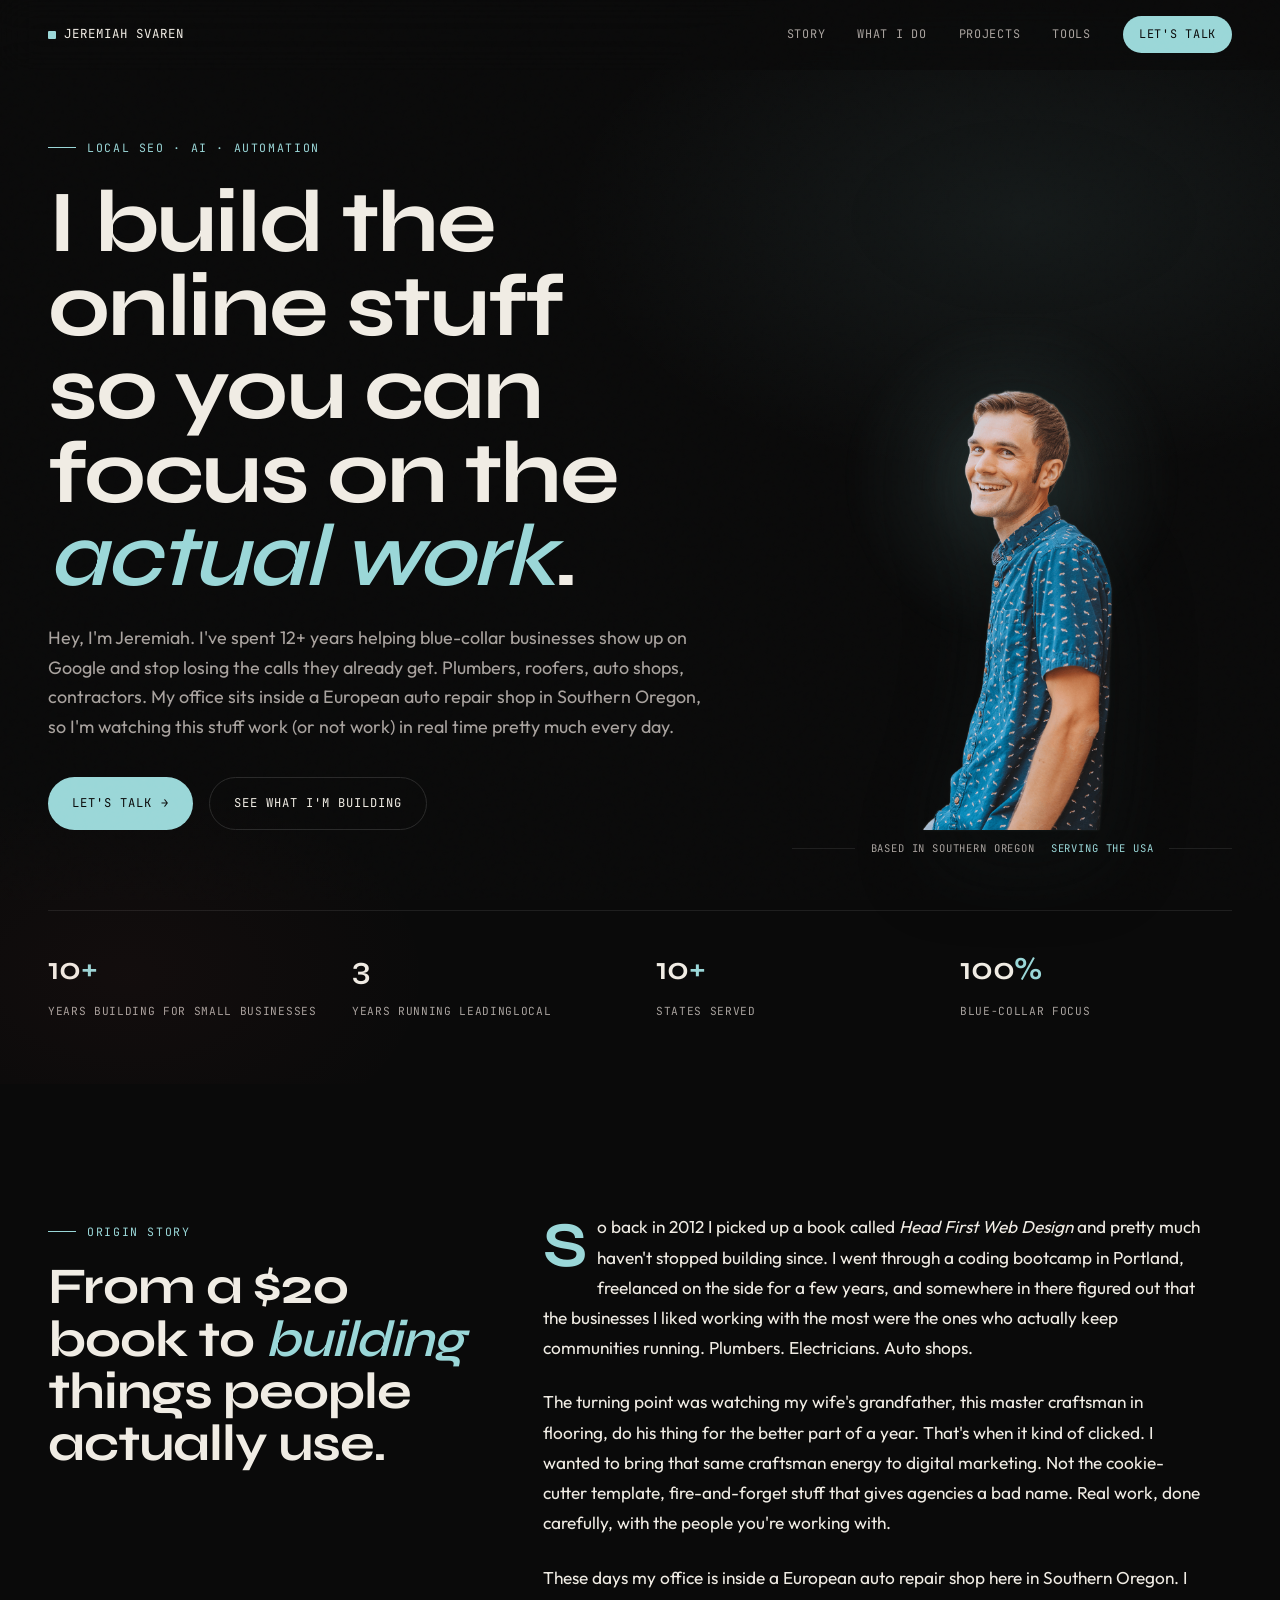
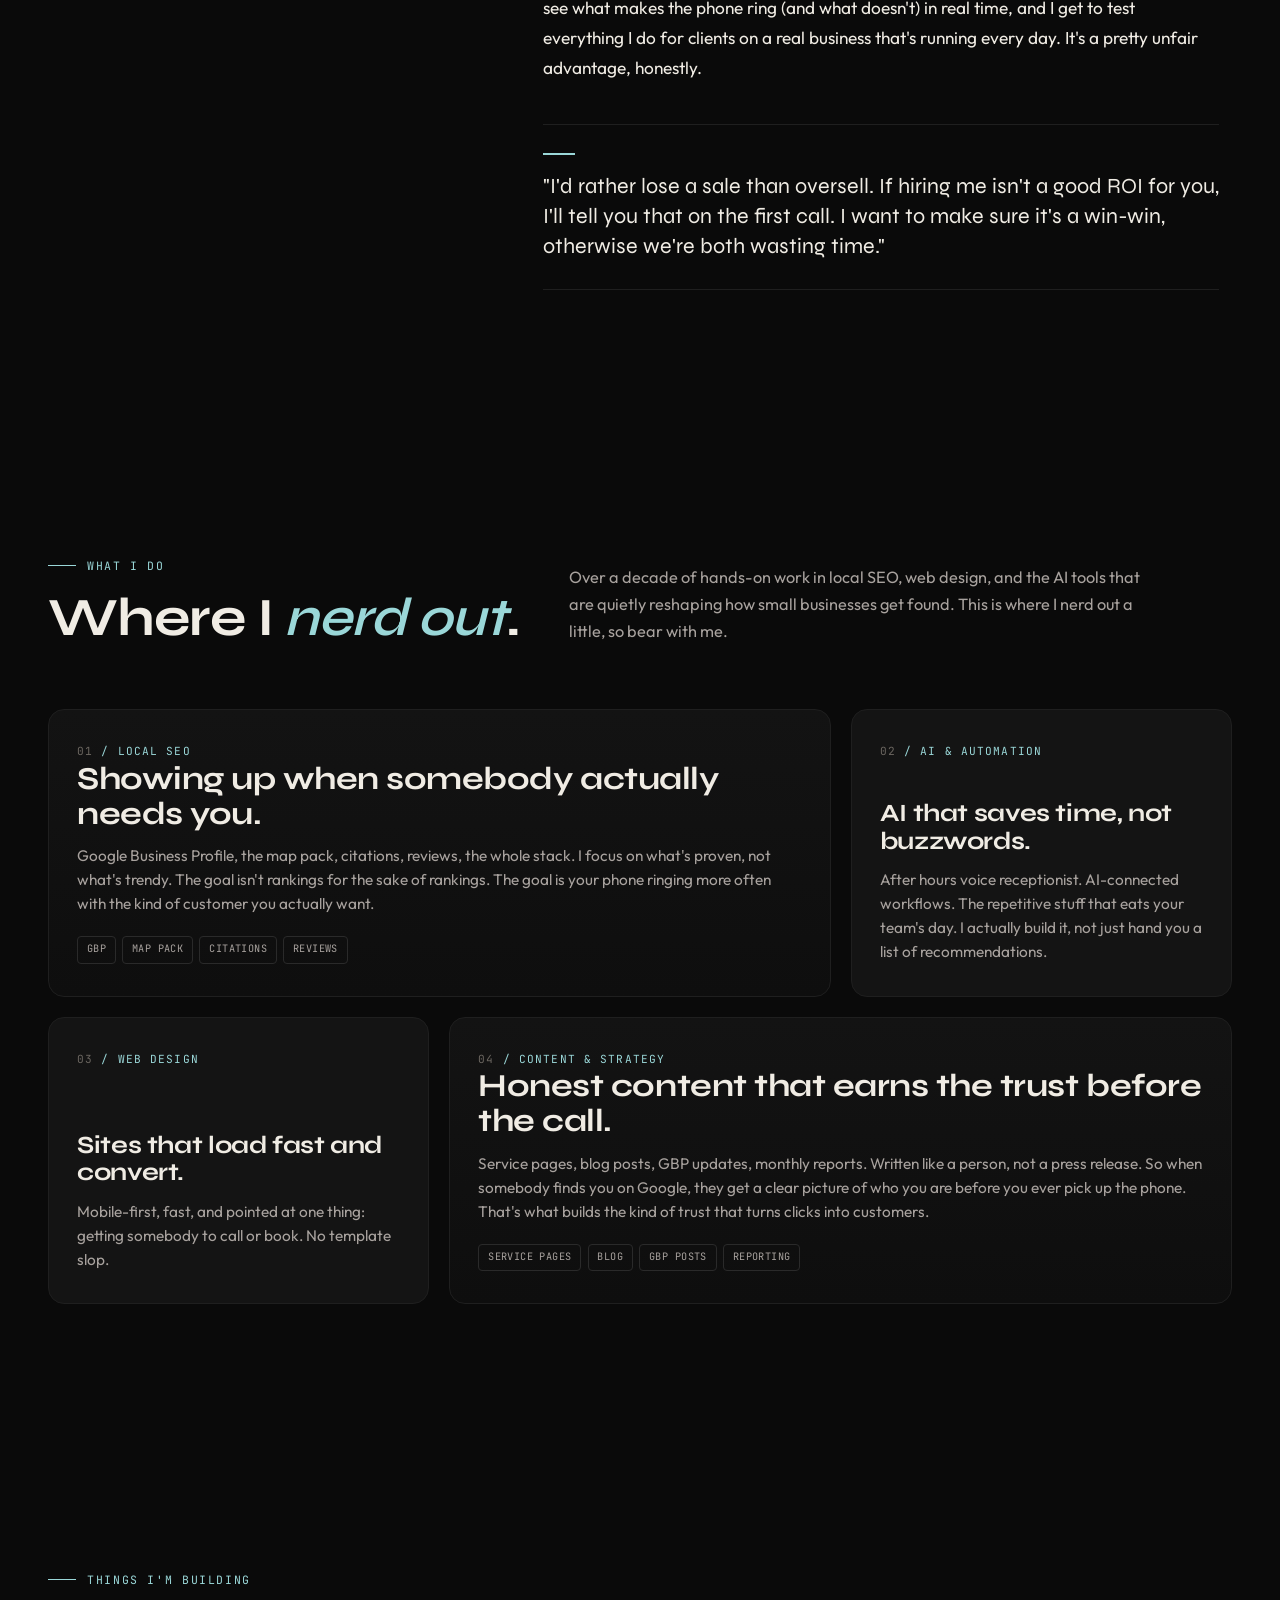
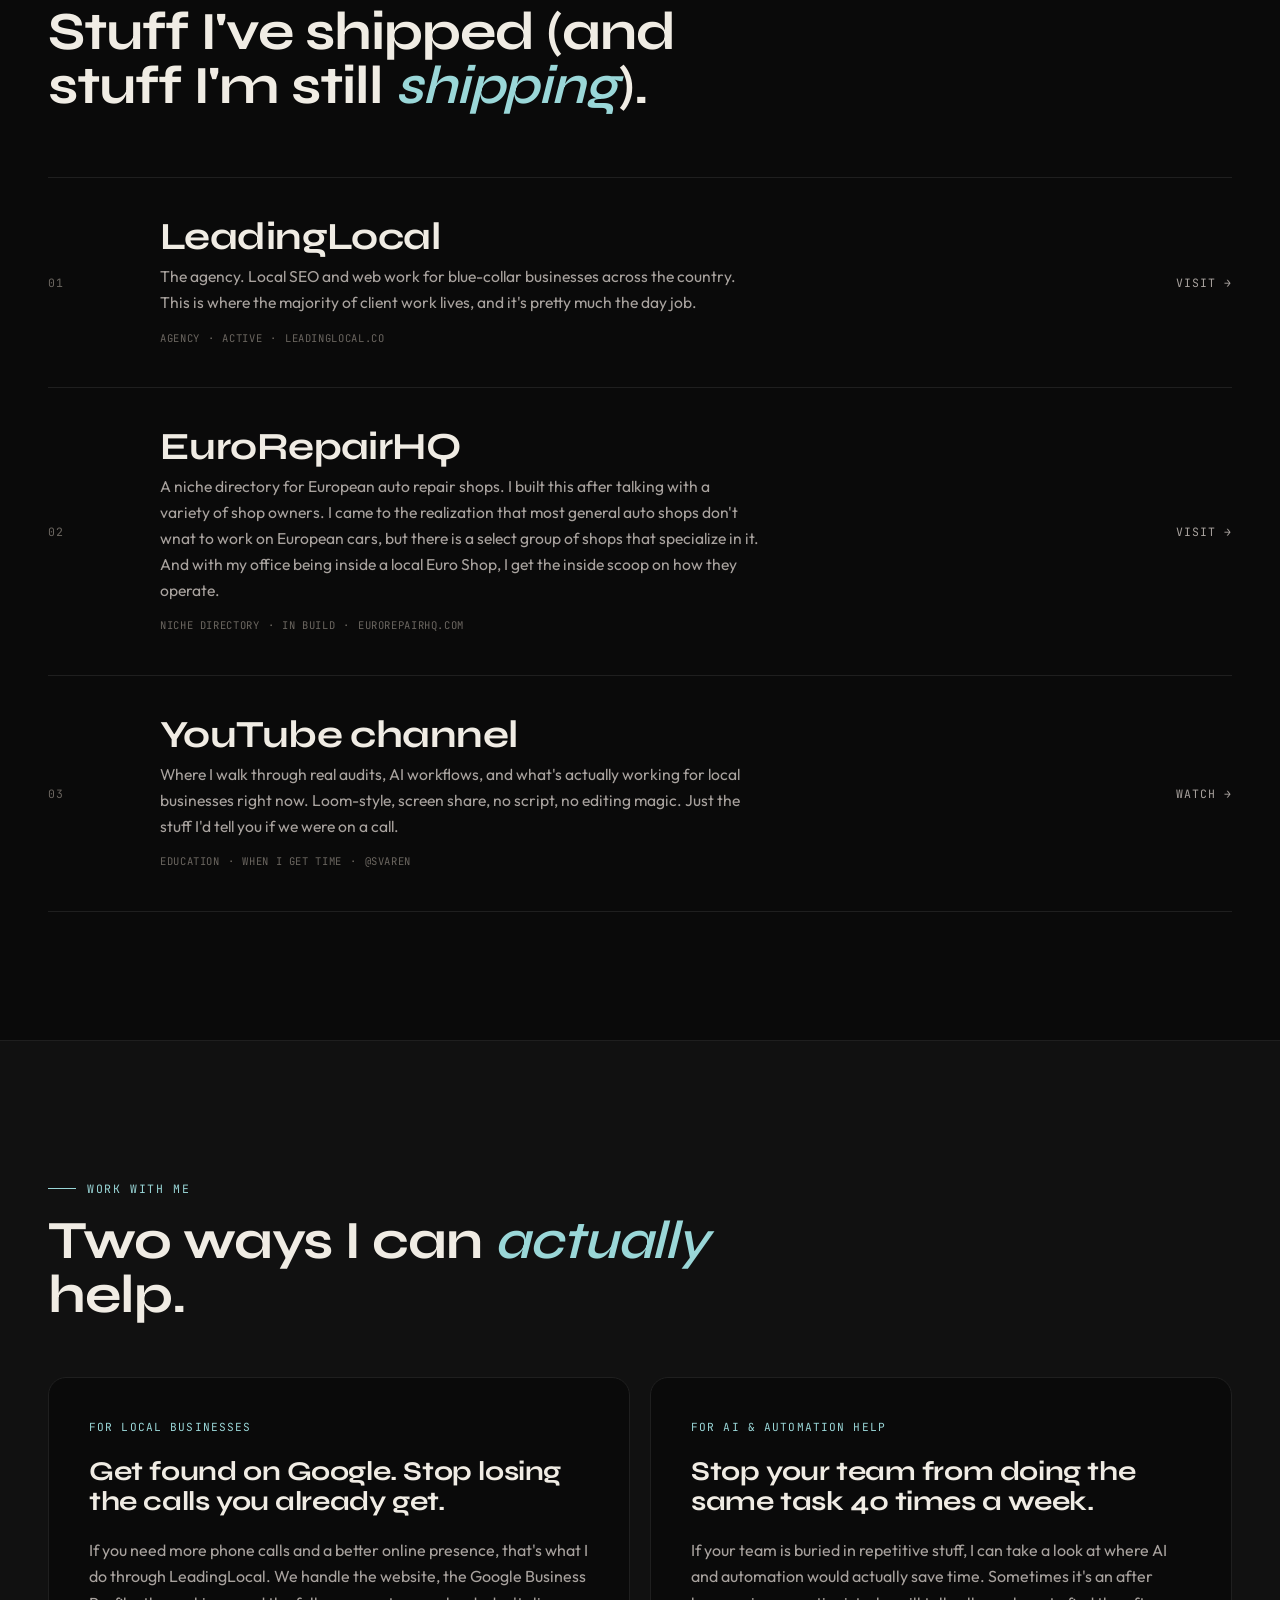
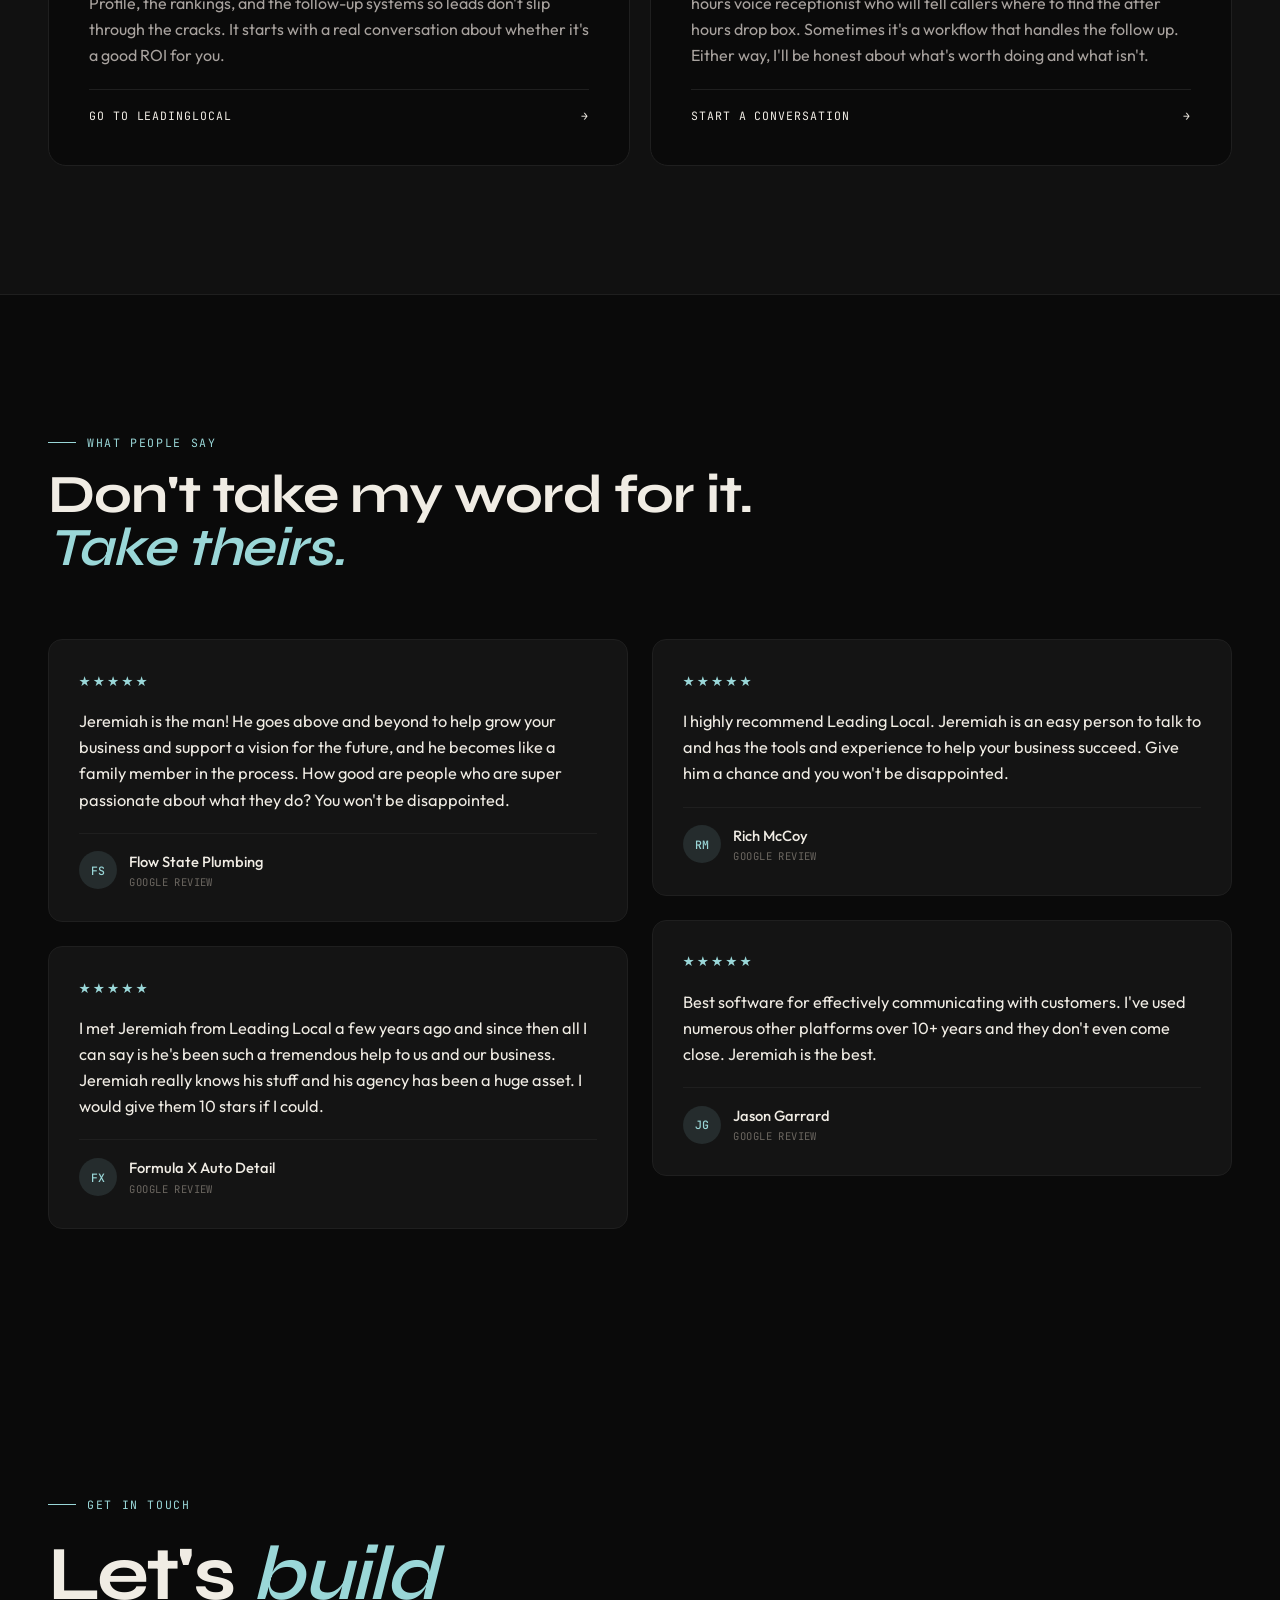
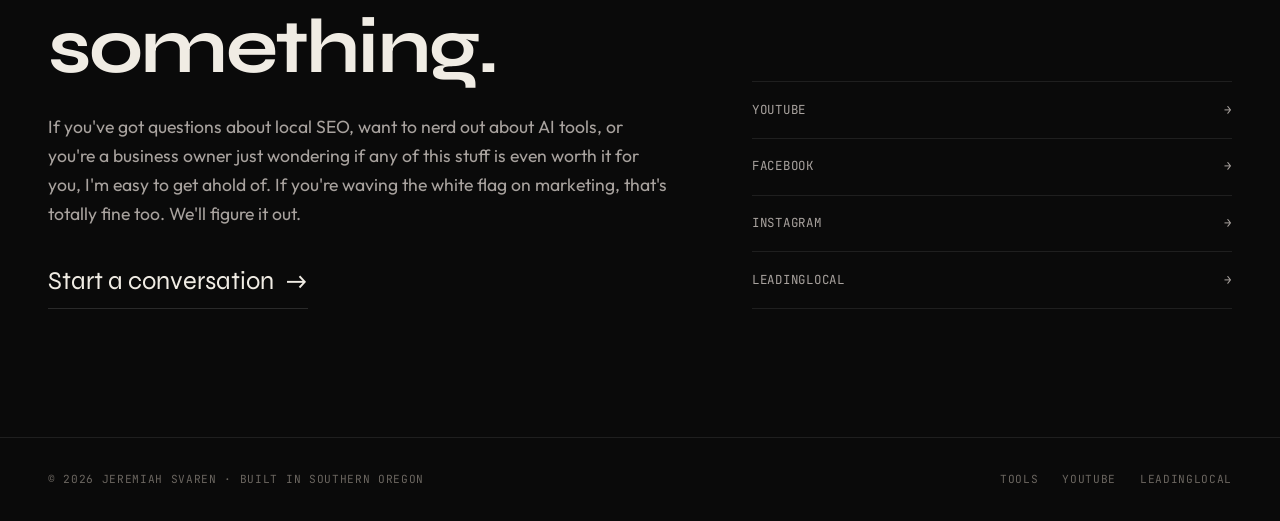
==== commit a850543a: "Add social share image, favicons, and reorganize image assets - Add jeremiah-svaren-share-image.png " ====
--- a/index.html
+++ b/index.html
@@ -7,10 +7,23 @@
   <title>Jeremiah Svaren | Local SEO, AI & Automation for Blue-Collar Businesses</title>
   <meta name="description"
     content="I'm Jeremiah. I help blue-collar businesses show up on Google, get more calls, and use AI in ways that actually save time. 12+ years in, working out of an auto shop in Southern Oregon.">
+  <link rel="icon" type="image/x-icon" href="images/favicon_io/favicon.ico">
+  <link rel="icon" type="image/png" sizes="32x32" href="images/favicon_io/favicon-32x32.png">
+  <link rel="icon" type="image/png" sizes="16x16" href="images/favicon_io/favicon-16x16.png">
+  <link rel="apple-touch-icon" sizes="180x180" href="images/favicon_io/apple-touch-icon.png">
+  <link rel="manifest" href="images/favicon_io/site.webmanifest">
+  <meta property="og:type" content="website">
   <meta property="og:title" content="Jeremiah Svaren | Local SEO, AI & Automation">
   <meta property="og:description"
     content="Local SEO, AI, and automation for plumbers, roofers, auto shops, and contractors. Built from inside an actual repair shop in Southern Oregon.">
-  <meta property="og:image" content="headshot.jpg">
+  <meta property="og:image" content="images/jeremiah-svaren-share-image.png">
+  <meta property="og:image:width" content="1200">
+  <meta property="og:image:height" content="630">
+  <meta name="twitter:card" content="summary_large_image">
+  <meta name="twitter:title" content="Jeremiah Svaren | Local SEO, AI & Automation">
+  <meta name="twitter:description"
+    content="Local SEO, AI, and automation for plumbers, roofers, auto shops, and contractors. Built from inside an actual repair shop in Southern Oregon.">
+  <meta name="twitter:image" content="images/jeremiah-svaren-share-image.png">
   <link rel="preconnect" href="https://fonts.googleapis.com">
   <link rel="preconnect" href="https://fonts.gstatic.com" crossorigin>
   <link
@@ -23,7 +36,7 @@
     "name": "Jeremiah Svaren",
     "jobTitle": "Local SEO & AI Automation Consultant",
     "url": "https://jeremiahsvaren.com",
-    "image": "headshot.jpg",
+    "image": "images/headshot-transparent.png",
     "sameAs": [
       "https://www.youtube.com/@svaren",
       "https://x.com/jsvaren",
@@ -1409,7 +1422,7 @@
         </div>
 
         <div class="hero-portrait reveal d3">
-          <img src="headshot-transparent.png" alt="Jeremiah Svaren" loading="eager">
+          <img src="images/headshot-transparent.png" alt="Jeremiah Svaren" loading="eager">
           <div class="portrait-tag">
             <span>Based in Southern Oregon</span>
             <span>Serving the USA</span>
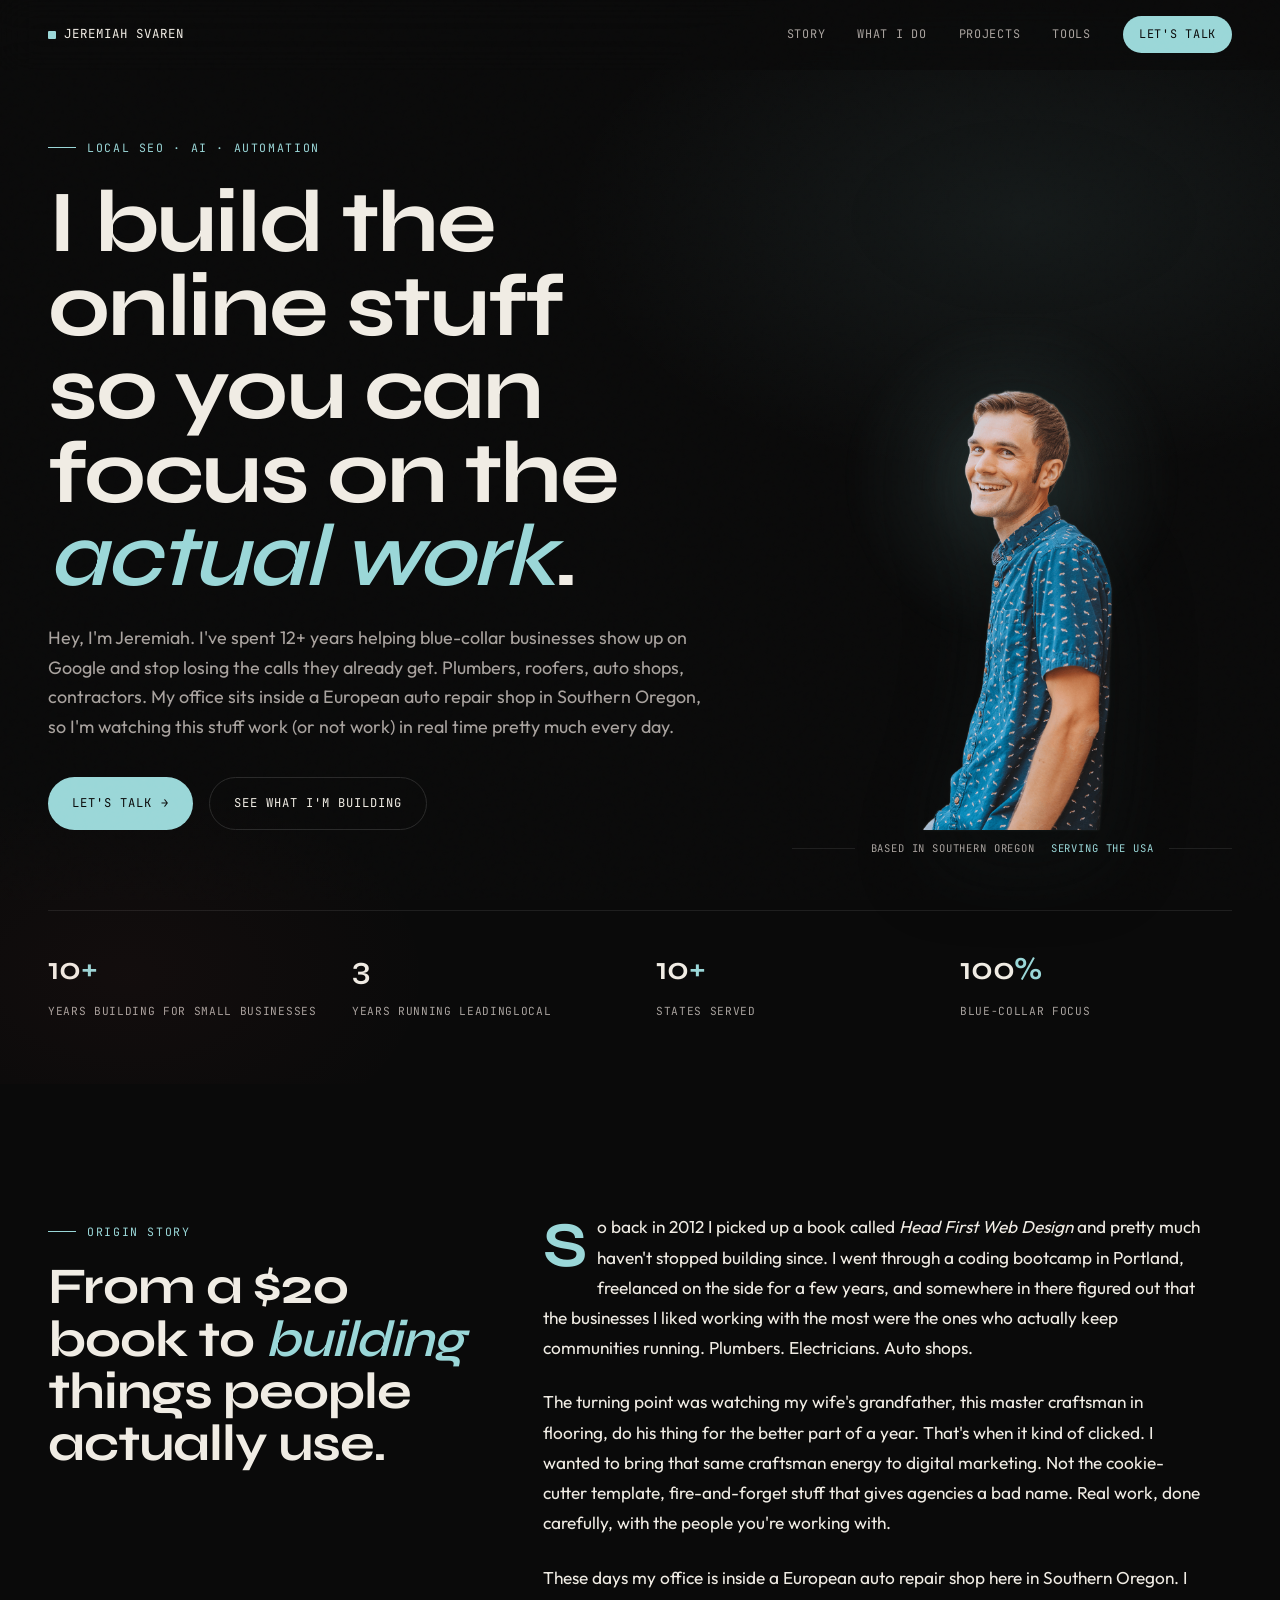
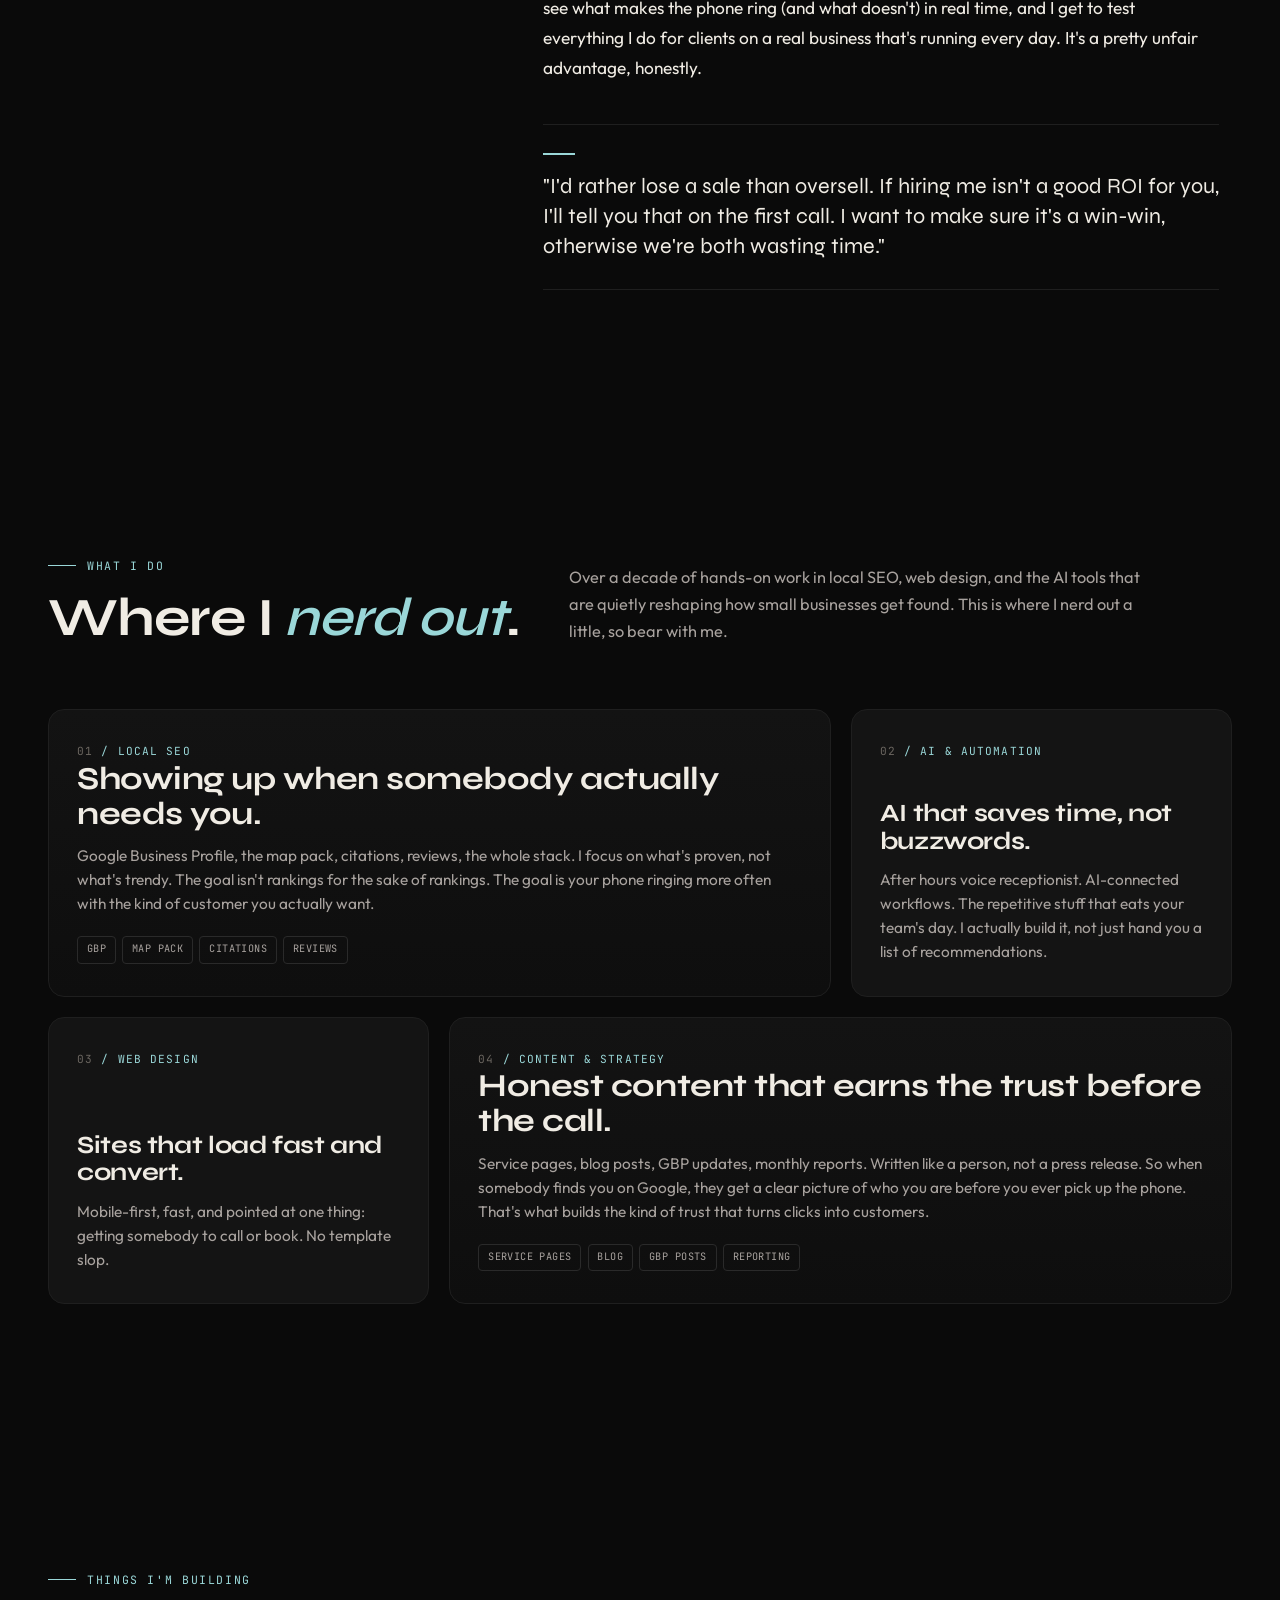
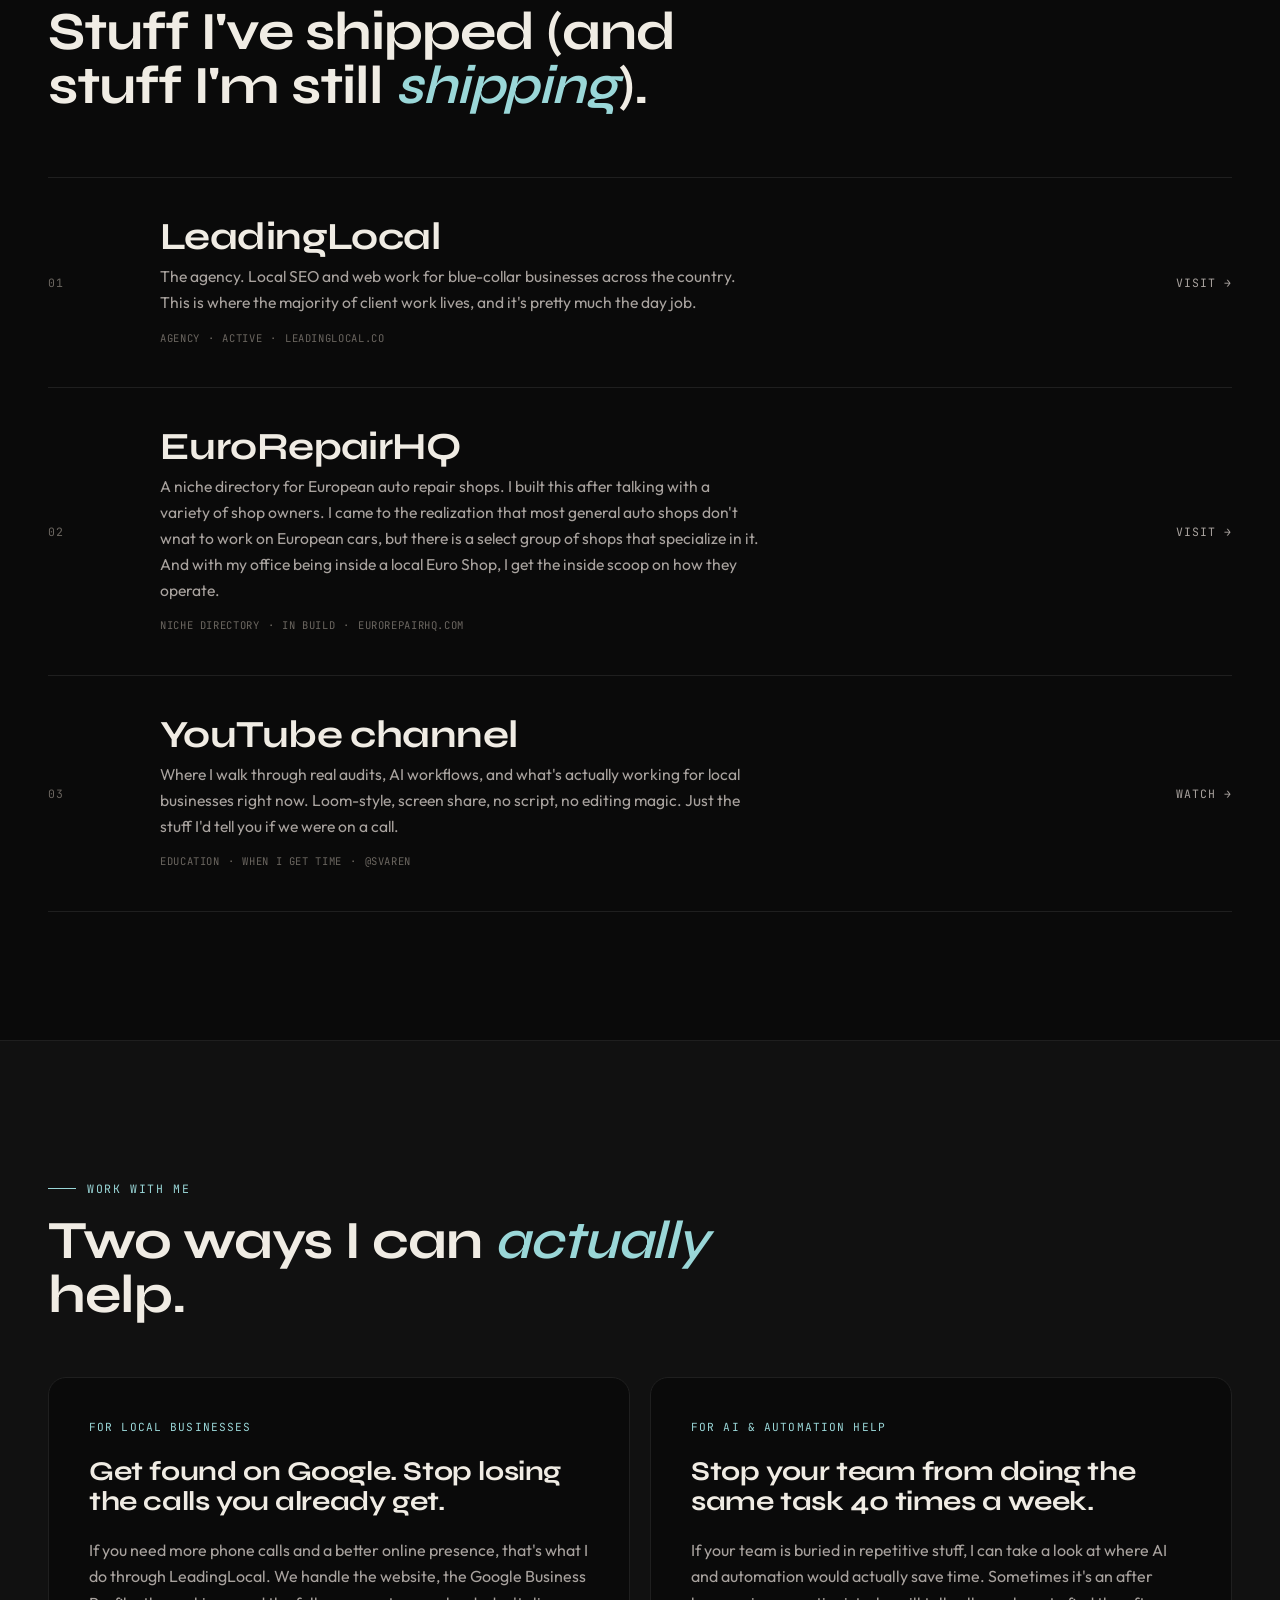
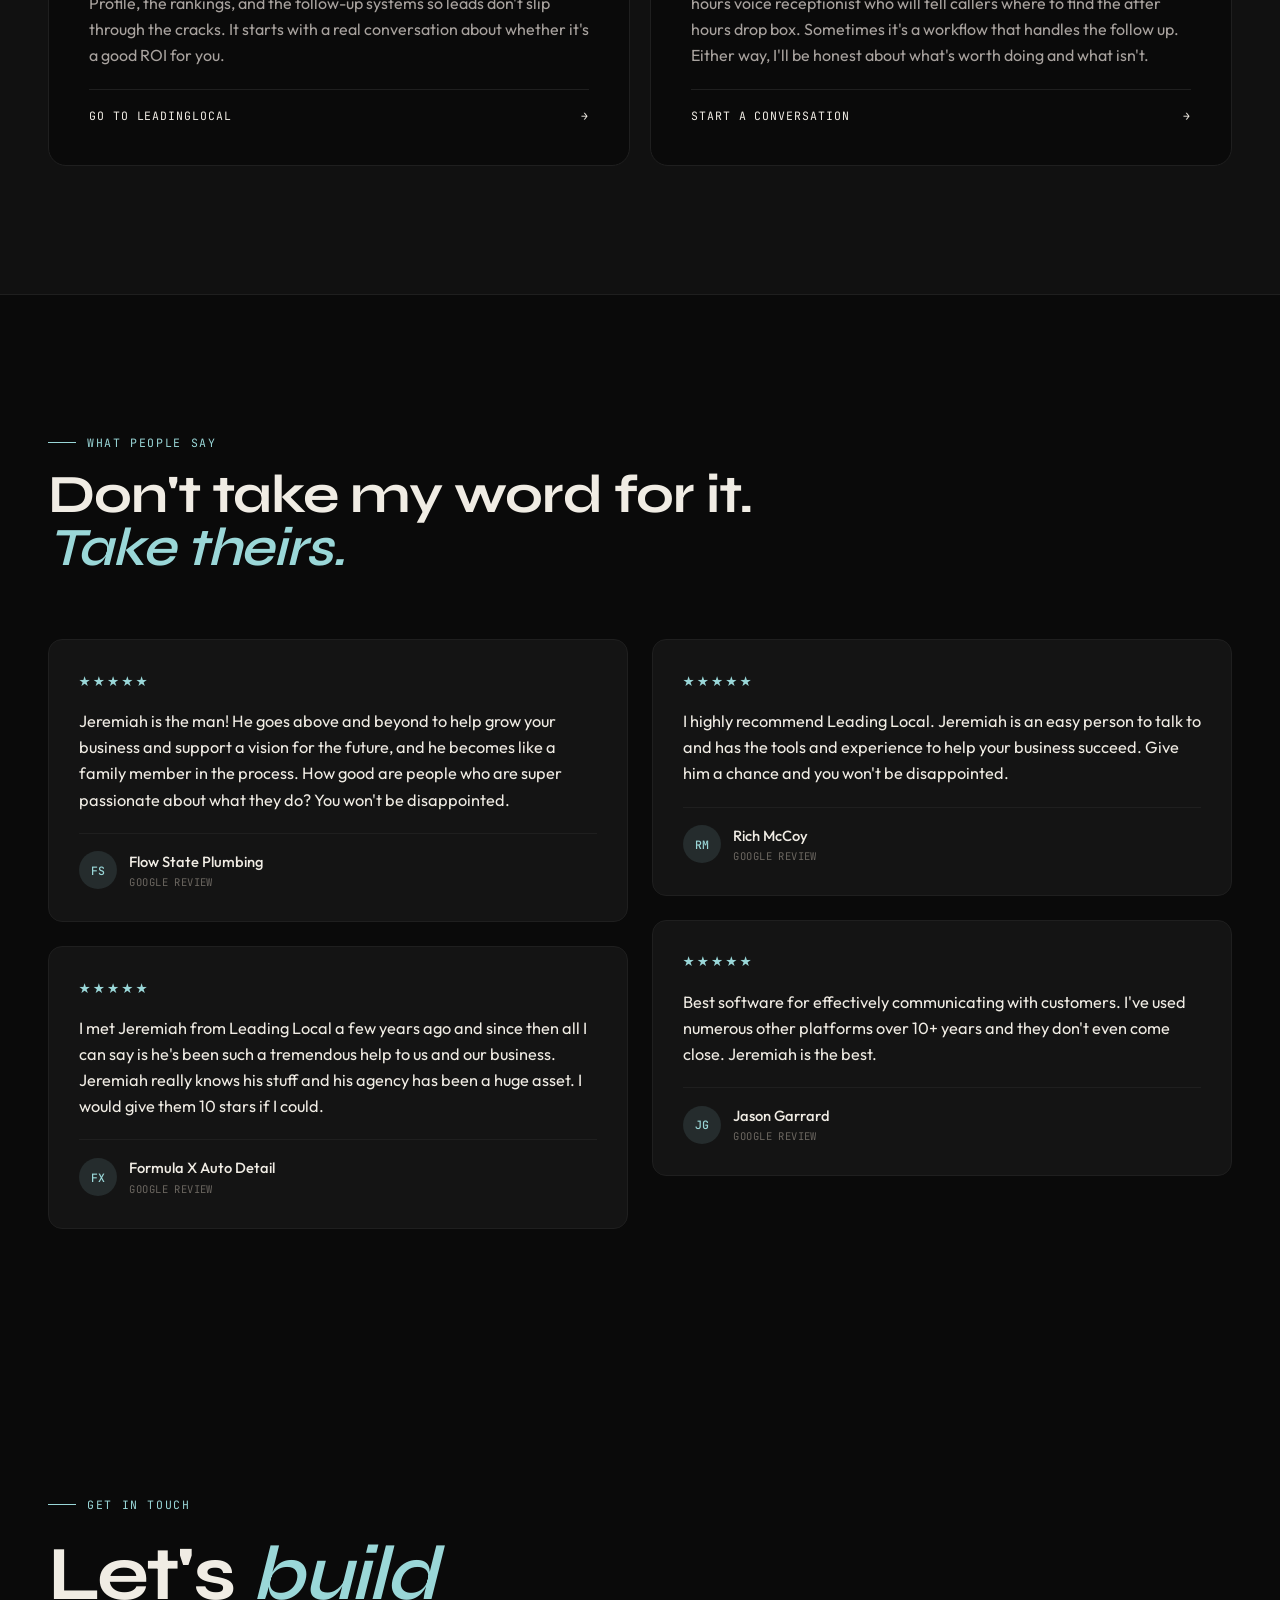
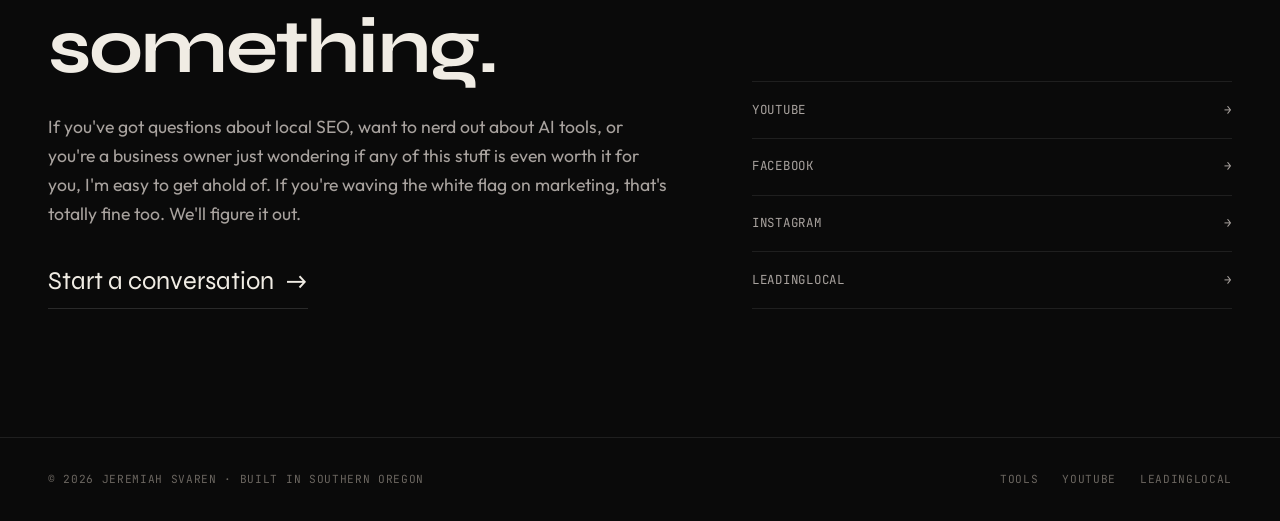
==== commit 9213ad4b: "docs: update SplashDash description, refine site meta location, and add social media profiles to sch" ====
--- a/index.html
+++ b/index.html
@@ -6,7 +6,7 @@
   <meta name="viewport" content="width=device-width, initial-scale=1.0">
   <title>Jeremiah Svaren | Local SEO, AI & Automation for Blue-Collar Businesses</title>
   <meta name="description"
-    content="I'm Jeremiah. I help blue-collar businesses show up on Google, get more calls, and use AI in ways that actually save time. 12+ years in, working out of an auto shop in Southern Oregon.">
+    content="I'm Jeremiah. I help blue-collar businesses show up on Google, get more calls, and use AI in ways that actually save time. Located in Medford, Oregon while serving clients across the USA.">
   <link rel="icon" type="image/x-icon" href="images/favicon_io/favicon.ico">
   <link rel="icon" type="image/png" sizes="32x32" href="images/favicon_io/favicon-32x32.png">
   <link rel="icon" type="image/png" sizes="16x16" href="images/favicon_io/favicon-16x16.png">
@@ -41,7 +41,12 @@
       "https://www.youtube.com/@svaren",
       "https://x.com/jsvaren",
       "https://www.linkedin.com/in/jeremiahsvaren",
-      "https://www.leadinglocal.co"
+      "https://www.leadinglocal.co",
+      "https://www.tiktok.com/@jeremiahsvaren",
+      "https://www.instagram.com/jeremiahsvaren/",
+      "https://www.facebook.com/jeremiahsvaren",
+      "https://github.com/Jeremiah-Svaren",
+      "https://www.pinterest.com/jeremiahsvaren/"
     ],
     "worksFor": { "@type": "Organization", "name": "LeadingLocal" }
   }
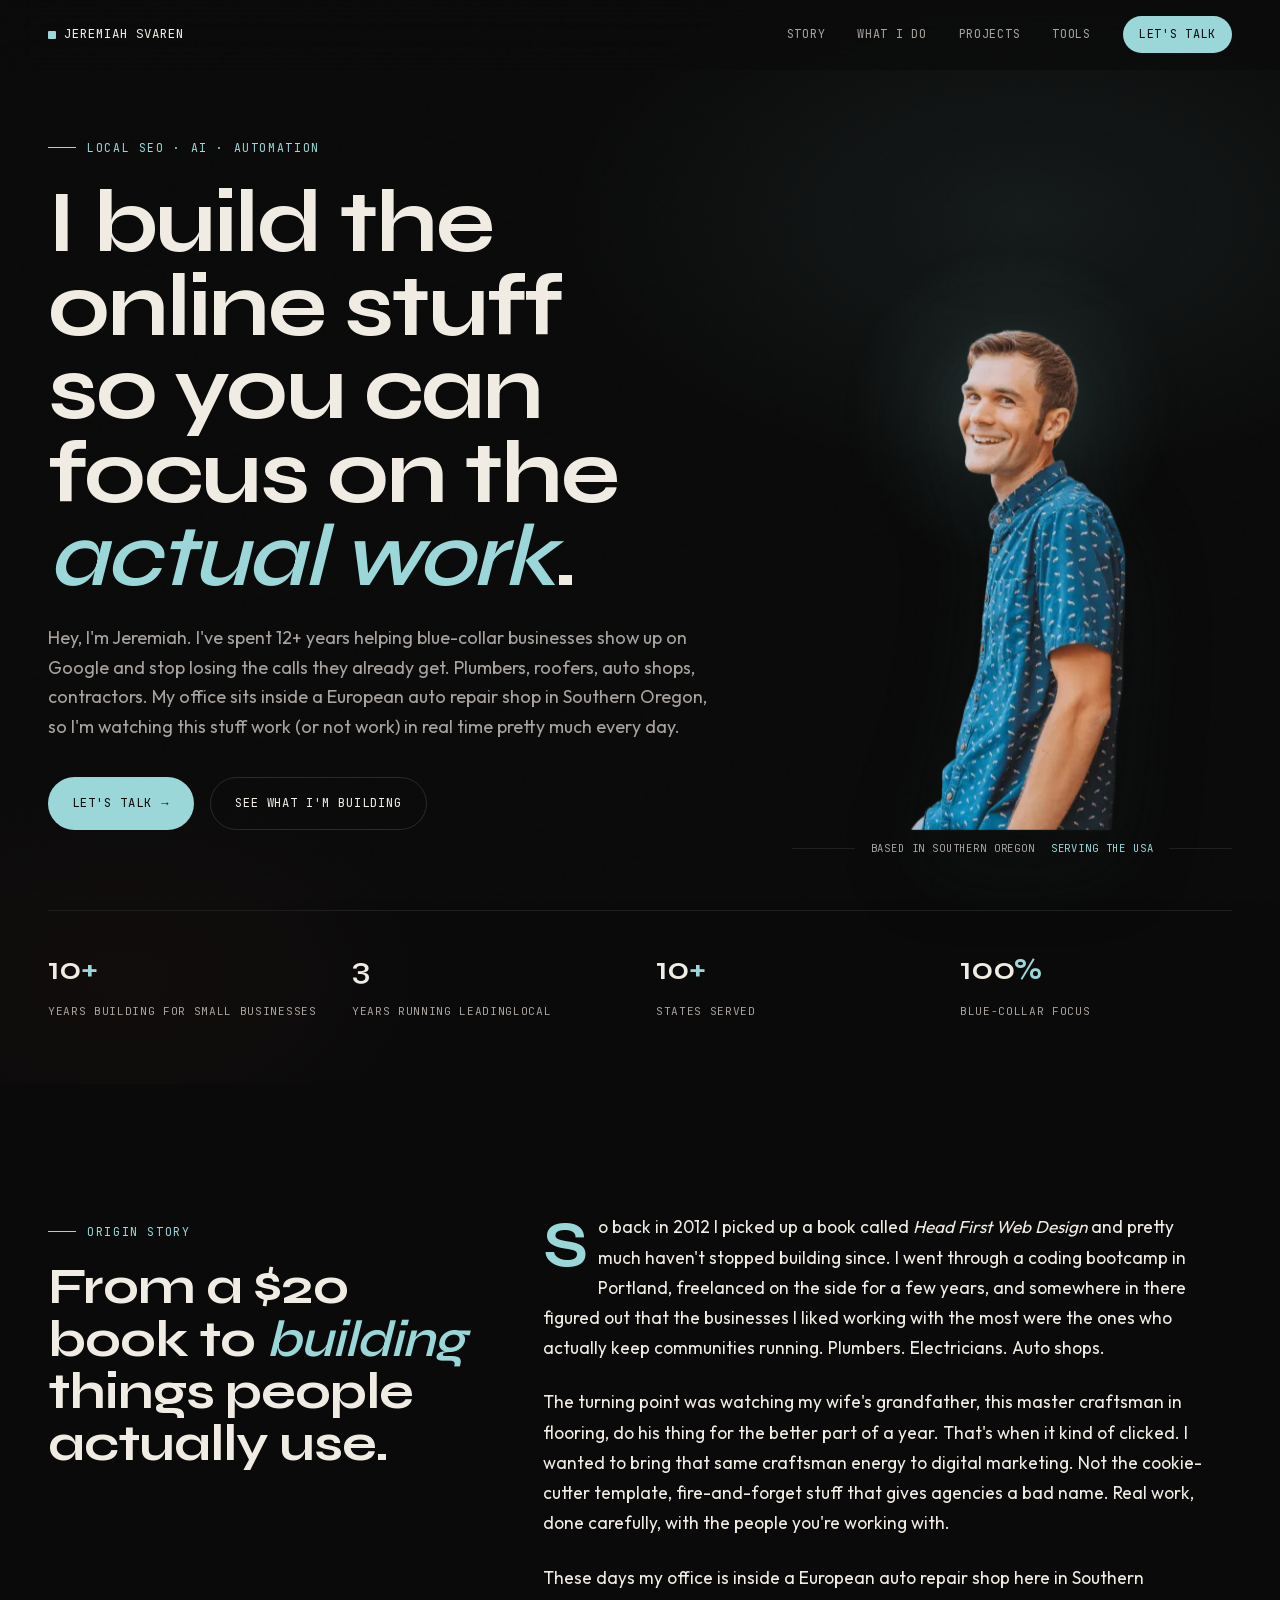
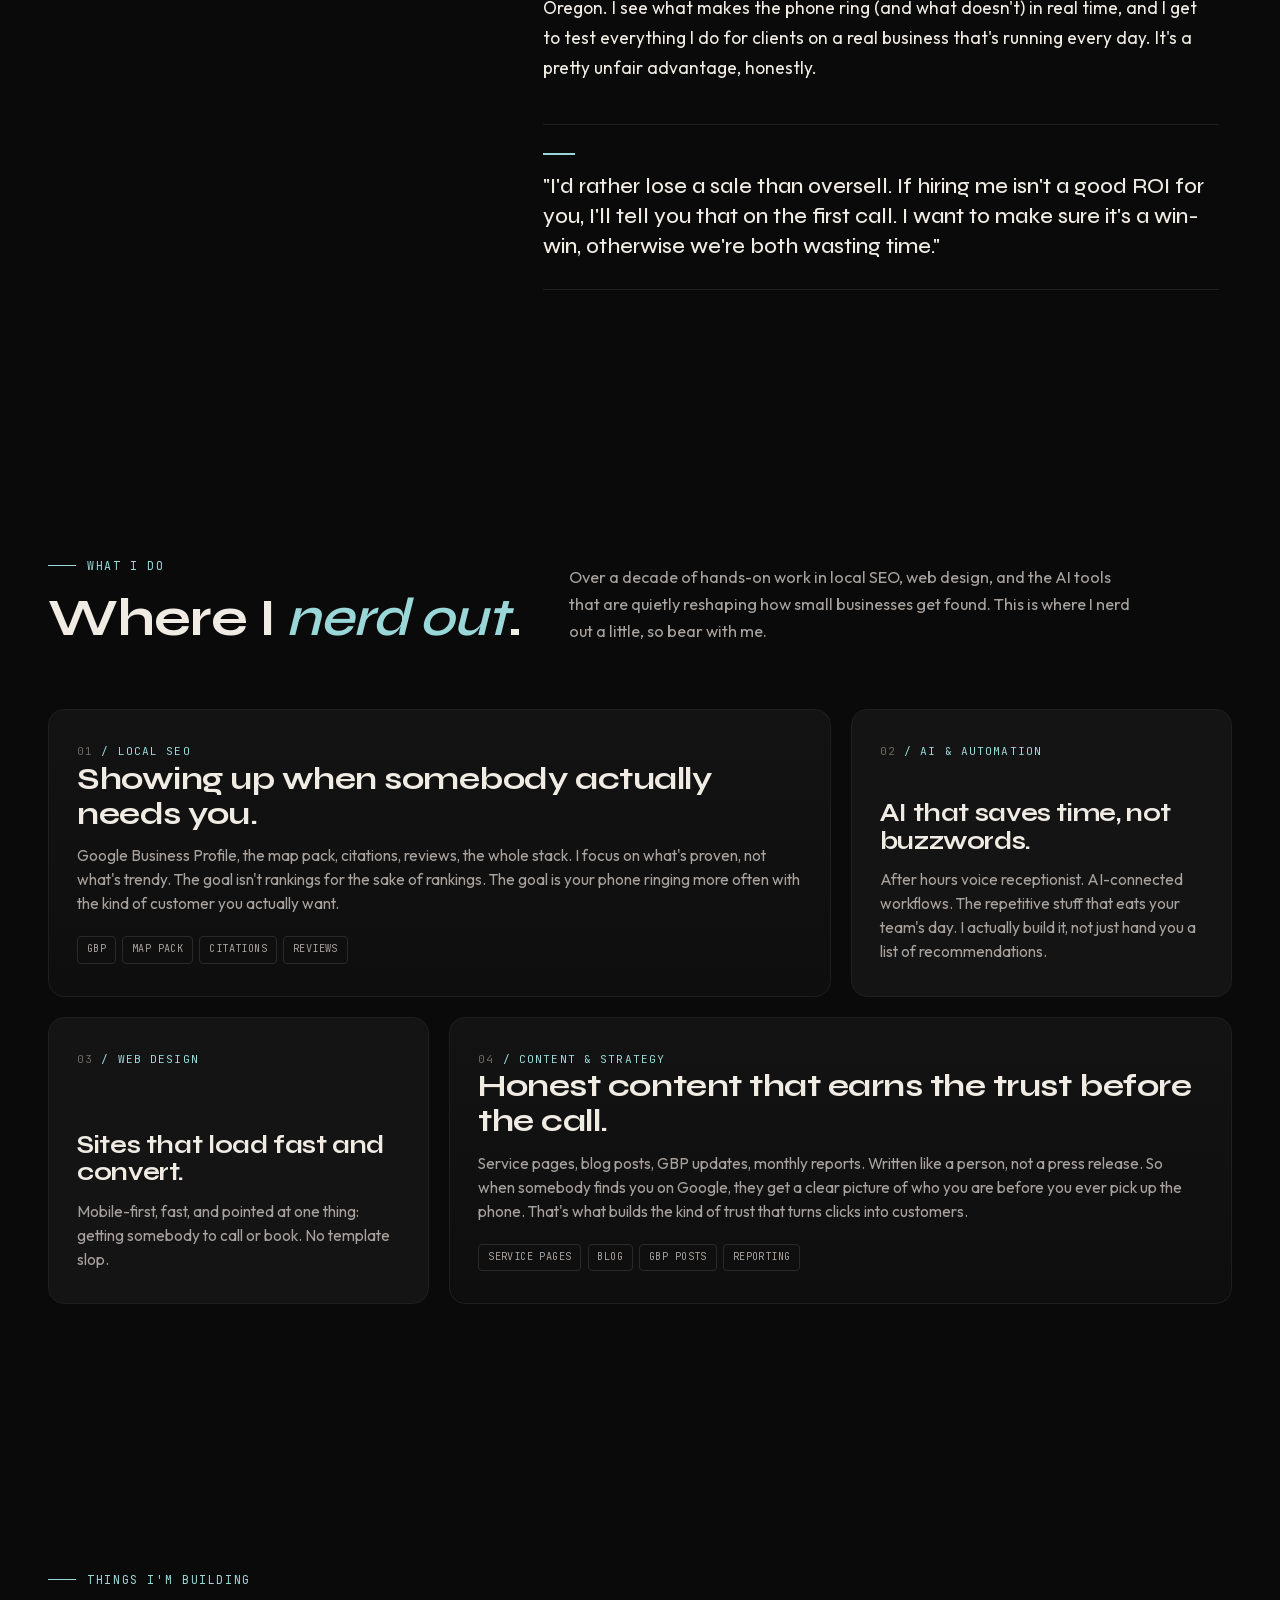
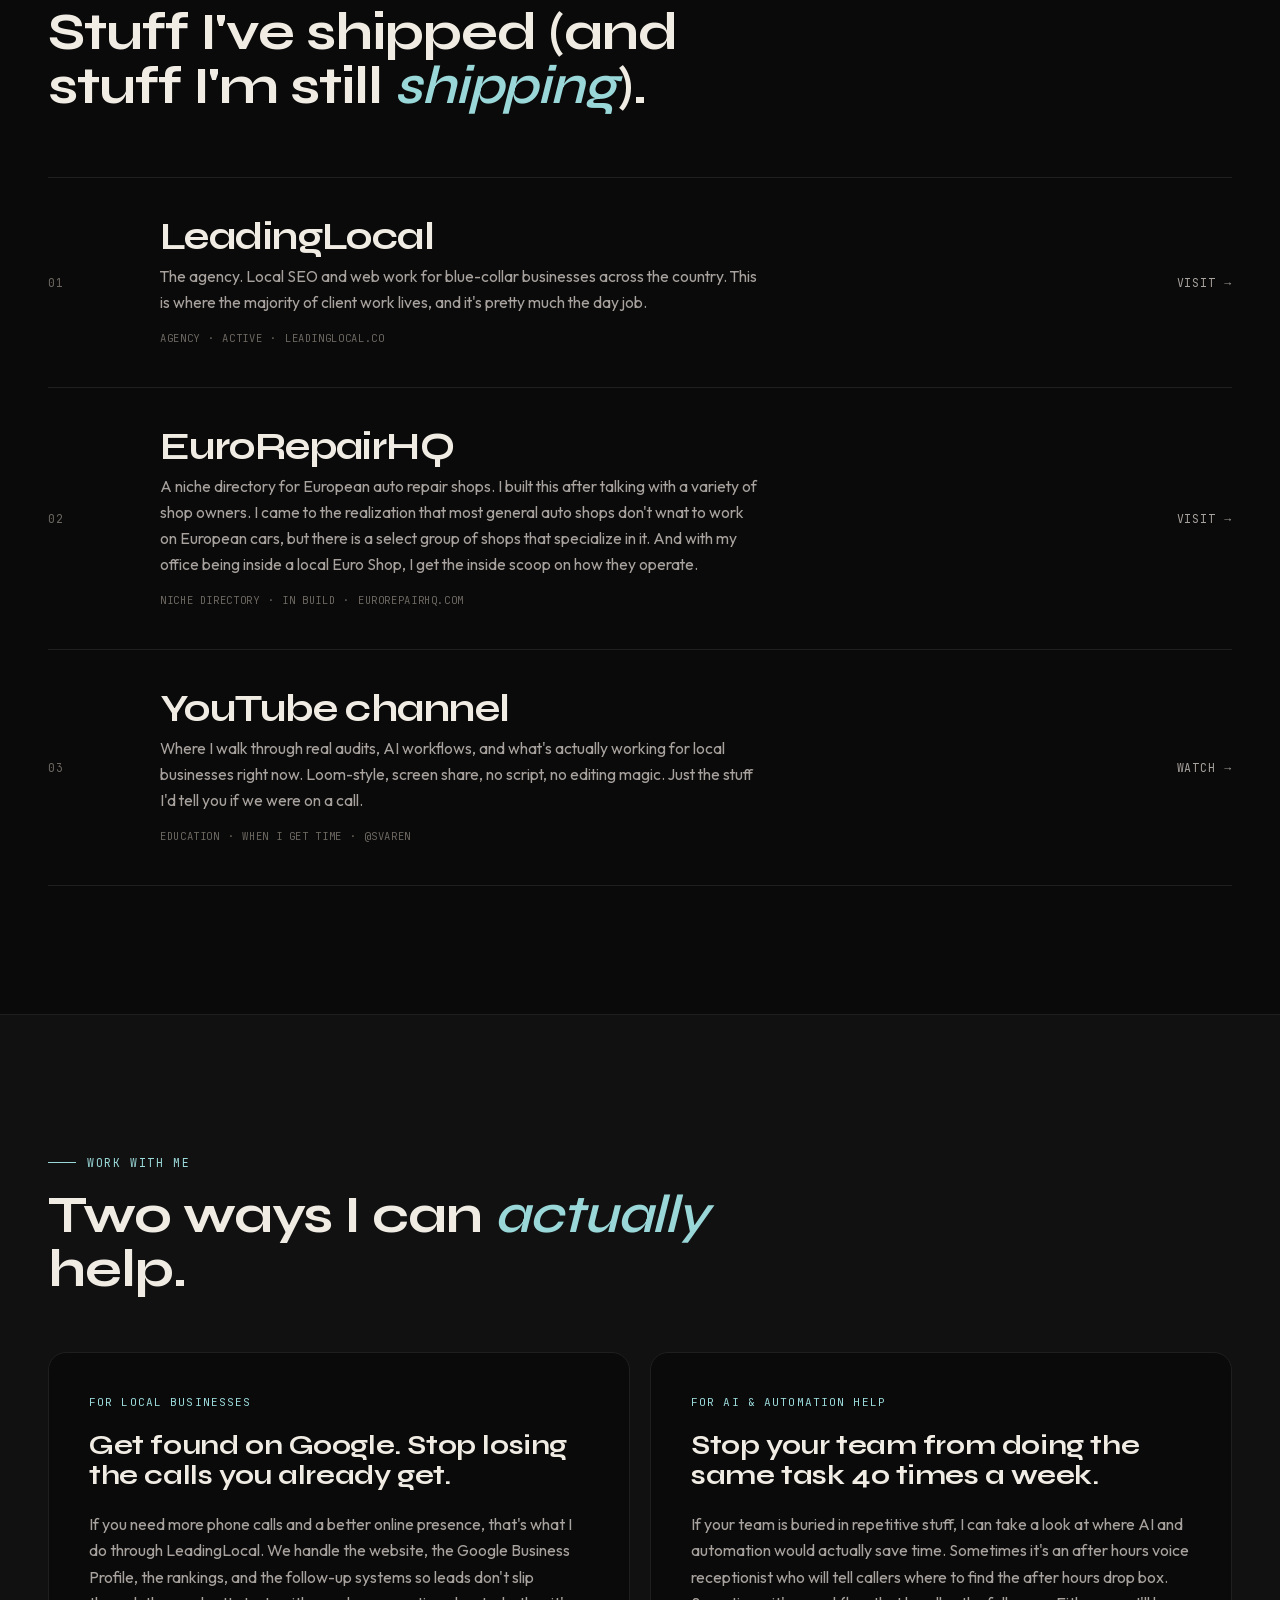
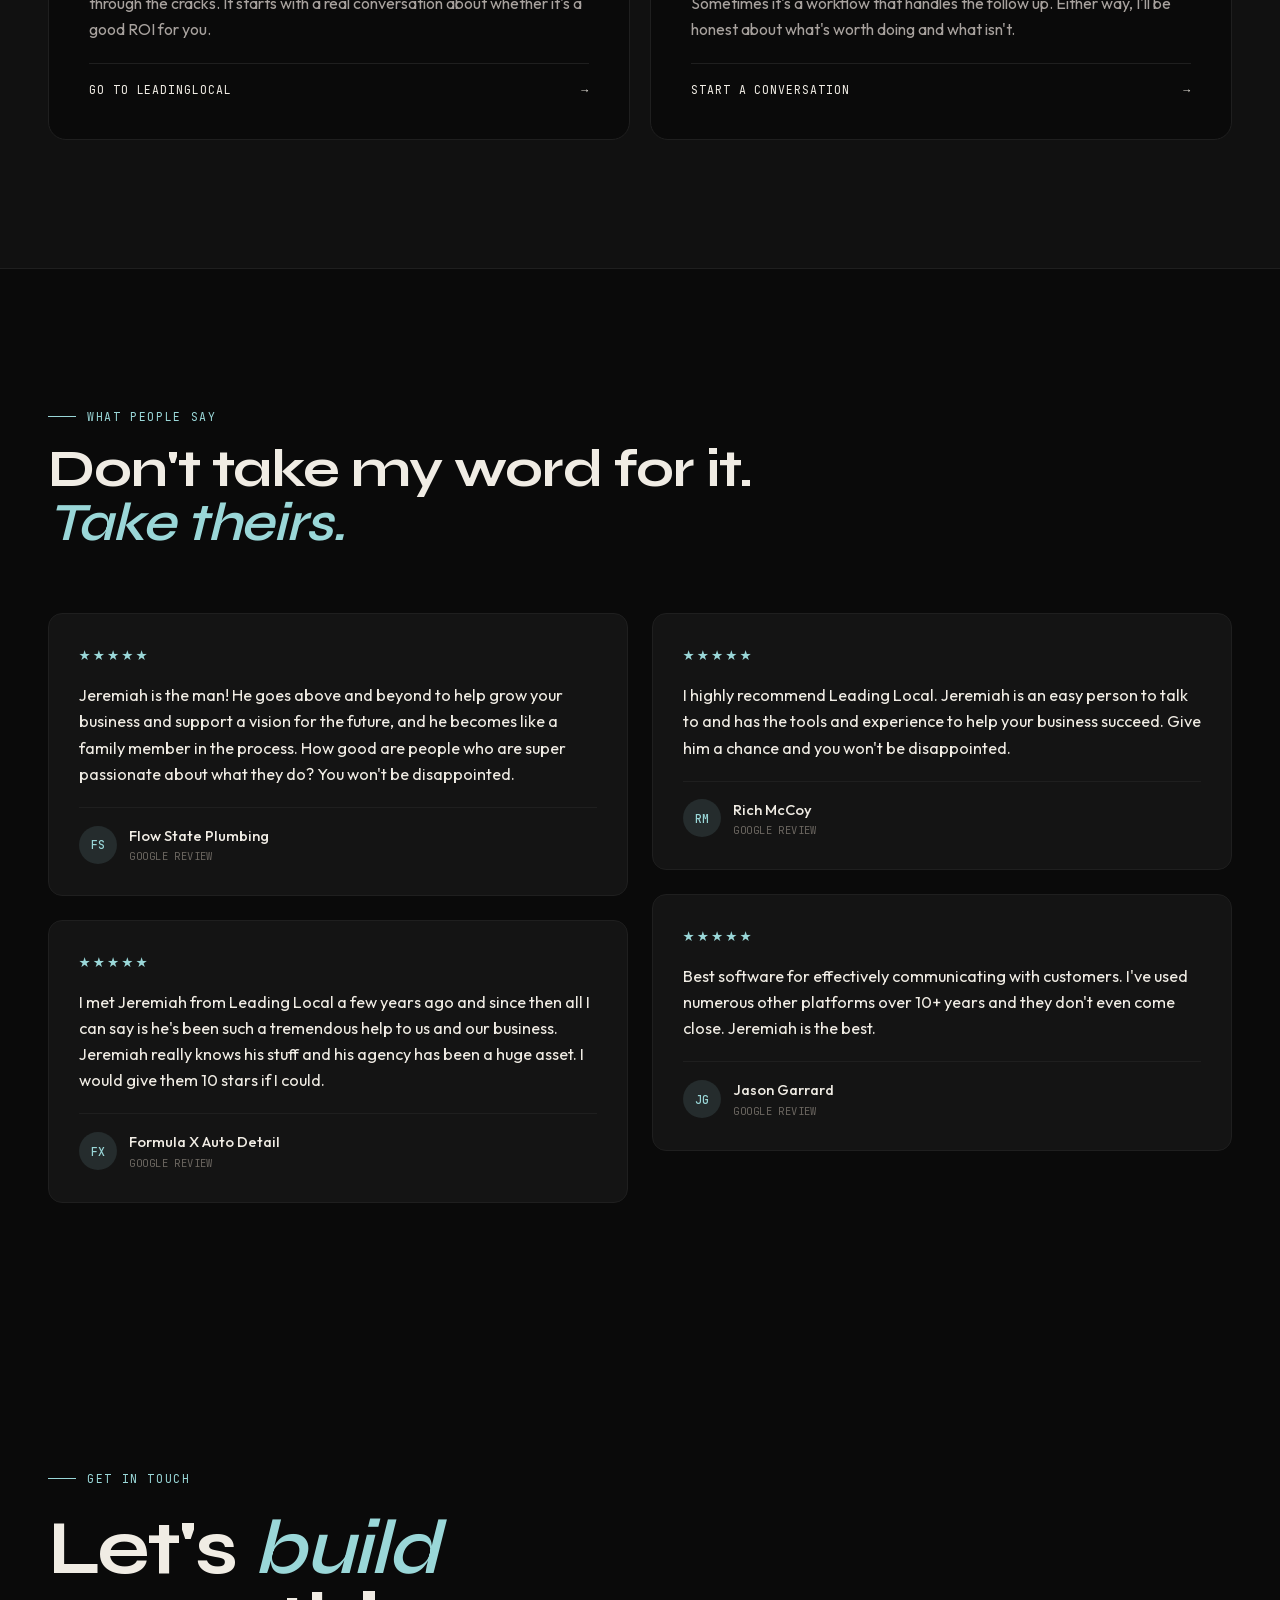
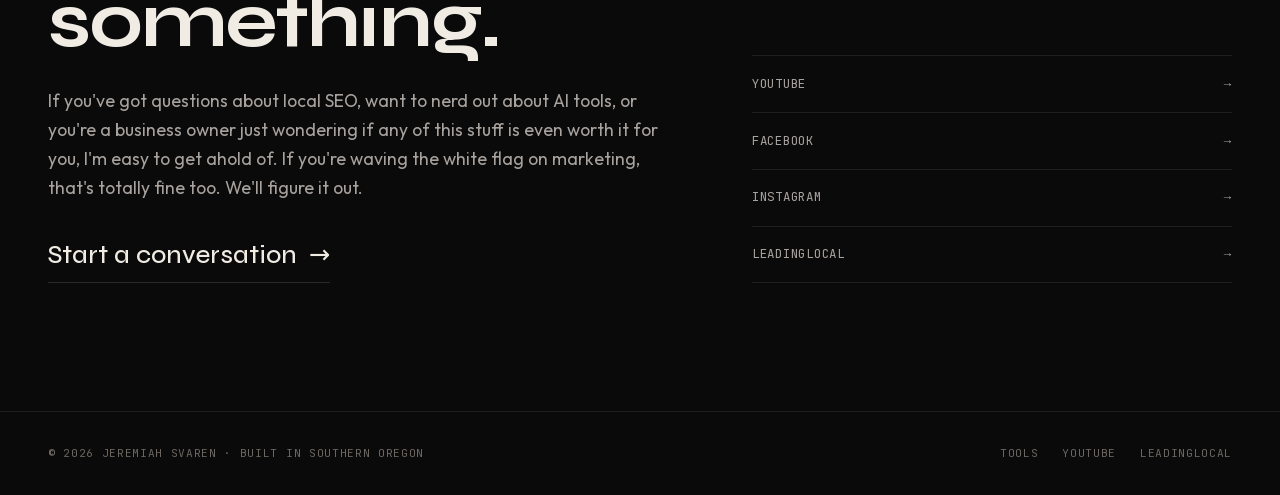
==== commit 6c2371f7: "perf: fix Lighthouse mobile performance issues - Eliminate 1,890ms LCP render delay by replacing JS-" ====
--- a/index.html
+++ b/index.html
@@ -24,11 +24,8 @@
   <meta name="twitter:description"
     content="Local SEO, AI, and automation for plumbers, roofers, auto shops, and contractors. Built from inside an actual repair shop in Southern Oregon.">
   <meta name="twitter:image" content="images/jeremiah-svaren-share-image.png">
-  <link rel="preconnect" href="https://fonts.googleapis.com">
-  <link rel="preconnect" href="https://fonts.gstatic.com" crossorigin>
-  <link
-    href="https://fonts.googleapis.com/css2?family=Syne:wght@500;600;700;800&family=Outfit:wght@400;500;600&family=JetBrains+Mono:wght@400;500&display=swap"
-    rel="stylesheet">
+  <link rel="preload" href="fonts/outfit-latin.woff2" as="font" type="font/woff2" crossorigin>
+  <link rel="preload" href="fonts/syne-latin.woff2" as="font" type="font/woff2" crossorigin>
   <script type="application/ld+json">
   {
     "@context": "https://schema.org",
@@ -51,1340 +48,7 @@
     "worksFor": { "@type": "Organization", "name": "LeadingLocal" }
   }
   </script>
-  <style>
-    /* ─── RESET ─── */
-    *,
-    *::before,
-    *::after {
-      margin: 0;
-      padding: 0;
-      box-sizing: border-box;
-    }
-
-    html {
-      scroll-behavior: smooth;
-      -webkit-font-smoothing: antialiased;
-    }
-
-    img {
-      max-width: 100%;
-      display: block;
-    }
-
-    a {
-      color: inherit;
-      text-decoration: none;
-    }
-
-    button {
-      font: inherit;
-      background: none;
-      border: none;
-      color: inherit;
-      cursor: pointer;
-    }
-
-    /* ─── TOKENS ─── */
-    :root {
-      --bg: #0a0a0a;
-      --bg-elev: #111111;
-      --bg-card: #141414;
-      --ink: #f0ece4;
-      --ink-mute: #a8a29e;
-      --ink-faint: #6b6660;
-      --accent: #9AD7D8;
-      --accent-soft: rgba(154, 215, 216, 0.12);
-      --coral: #E85D5D;
-      --line: #1f1f1f;
-      --line-strong: #2a2a2a;
-      --serif: 'Syne', system-ui, sans-serif;
-      --sans: 'Outfit', system-ui, sans-serif;
-      --mono: 'JetBrains Mono', ui-monospace, monospace;
-      --ease: cubic-bezier(0.16, 1, 0.3, 1);
-      --pad-x: clamp(1.25rem, 4vw, 3rem);
-      --section-y: clamp(5rem, 10vw, 9rem);
-    }
-
-    body {
-      font-family: var(--sans);
-      font-weight: 400;
-      background: var(--bg);
-      color: var(--ink);
-      line-height: 1.65;
-      overflow-x: hidden;
-      font-size: 17px;
-    }
-
-    ::selection {
-      background: var(--accent);
-      color: var(--bg);
-    }
-
-    /* fixed grain layer (stays put, no scroll repaint) */
-    .grain {
-      position: fixed;
-      inset: 0;
-      z-index: 60;
-      pointer-events: none;
-      opacity: 0.035;
-      mix-blend-mode: overlay;
-      background-image: url("data:image/svg+xml,%3Csvg viewBox='0 0 200 200' xmlns='http://www.w3.org/2000/svg'%3E%3Cfilter id='n'%3E%3CfeTurbulence type='fractalNoise' baseFrequency='0.85' numOctaves='3' stitchTiles='stitch'/%3E%3C/filter%3E%3Crect width='100%25' height='100%25' filter='url(%23n)'/%3E%3C/svg%3E");
-    }
-
-    .shell {
-      width: 100%;
-      max-width: 1320px;
-      margin-inline: auto;
-      padding-inline: var(--pad-x);
-    }
-
-    /* ─── NAV ─── */
-    nav.top {
-      position: fixed;
-      top: 0;
-      left: 0;
-      right: 0;
-      z-index: 50;
-      padding: 1rem var(--pad-x);
-      display: flex;
-      justify-content: space-between;
-      align-items: center;
-      background: rgba(10, 10, 10, 0.7);
-      backdrop-filter: blur(18px) saturate(140%);
-      -webkit-backdrop-filter: blur(18px) saturate(140%);
-      border-bottom: 1px solid transparent;
-      transition: border-color 0.4s var(--ease), padding 0.4s var(--ease);
-    }
-
-    nav.top.scrolled {
-      border-bottom-color: var(--line);
-      padding-block: 0.7rem;
-    }
-
-    .brand {
-      font-family: var(--mono);
-      font-size: 0.78rem;
-      letter-spacing: 0.08em;
-      text-transform: uppercase;
-      display: flex;
-      align-items: center;
-      gap: 0.5rem;
-    }
-
-    .brand::before {
-      content: '';
-      width: 8px;
-      height: 8px;
-      background: var(--accent);
-      display: inline-block;
-      border-radius: 1px;
-      animation: pulse 3s ease-in-out infinite;
-    }
-
-    @keyframes pulse {
-
-      0%,
-      100% {
-        opacity: 1;
-      }
-
-      50% {
-        opacity: 0.35;
-      }
-    }
-
-    .nav-menu {
-      display: flex;
-      gap: 2rem;
-      align-items: center;
-    }
-
-    .nav-menu a {
-      font-family: var(--mono);
-      font-size: 0.74rem;
-      letter-spacing: 0.06em;
-      text-transform: uppercase;
-      color: var(--ink-mute);
-      transition: color 0.3s var(--ease);
-      position: relative;
-    }
-
-    .nav-menu a:hover {
-      color: var(--ink);
-    }
-
-    .nav-menu a.cta {
-      color: var(--bg);
-      background: var(--accent);
-      padding: 0.55rem 1rem;
-      border-radius: 999px;
-      transition: transform 0.25s var(--ease), background 0.25s var(--ease);
-    }
-
-    .nav-menu a.cta:hover {
-      background: #b2e1e2;
-      transform: translateY(-1px);
-    }
-
-    .nav-toggle {
-      display: none;
-    }
-
-    .nav-backdrop {
-      position: fixed;
-      inset: 0;
-      background: rgba(10, 10, 10, 0.65);
-      backdrop-filter: blur(4px);
-      -webkit-backdrop-filter: blur(4px);
-      opacity: 0;
-      pointer-events: none;
-      transition: opacity 0.4s var(--ease);
-      z-index: 49;
-    }
-
-    .nav-backdrop.open {
-      opacity: 1;
-      pointer-events: auto;
-    }
-
-    /* ─── REVEAL ─── */
-    .reveal {
-      opacity: 0;
-      transform: translateY(18px);
-      transition: opacity 0.9s var(--ease), transform 0.9s var(--ease);
-    }
-
-    .reveal.in {
-      opacity: 1;
-      transform: none;
-    }
-
-    .reveal.d2 {
-      transition-delay: 0.08s;
-    }
-
-    .reveal.d3 {
-      transition-delay: 0.16s;
-    }
-
-    .reveal.d4 {
-      transition-delay: 0.24s;
-    }
-
-    .reveal.d5 {
-      transition-delay: 0.32s;
-    }
-
-    /* ─── SHARED LABEL ─── */
-    .eyebrow {
-      font-family: var(--mono);
-      font-size: 0.72rem;
-      letter-spacing: 0.14em;
-      text-transform: uppercase;
-      color: var(--accent);
-      display: inline-flex;
-      align-items: center;
-      gap: 0.7rem;
-    }
-
-    .eyebrow::before {
-      content: '';
-      width: 28px;
-      height: 1px;
-      background: var(--accent);
-      display: inline-block;
-    }
-
-    section {
-      padding-block: var(--section-y);
-      position: relative;
-    }
-
-    /* ═══════ HERO ═══════ */
-    .hero {
-      min-height: 100dvh;
-      display: flex;
-      align-items: flex-end;
-      padding-top: 8rem;
-      padding-bottom: 4rem;
-      position: relative;
-      overflow: hidden;
-    }
-
-    .hero::before {
-      content: '';
-      position: absolute;
-      inset: 0;
-      background:
-        radial-gradient(ellipse 60% 40% at 80% 20%, rgba(154, 215, 216, 0.08), transparent 60%),
-        radial-gradient(ellipse 40% 30% at 10% 90%, rgba(232, 93, 93, 0.04), transparent 60%);
-      pointer-events: none;
-    }
-
-    .hero-grid {
-      display: grid;
-      grid-template-columns: minmax(0, 1.45fr) minmax(0, 1fr);
-      gap: clamp(2rem, 5vw, 5rem);
-      align-items: end;
-      position: relative;
-    }
-
-    .hero h1 {
-      font-family: var(--serif);
-      font-weight: 700;
-      font-size: clamp(2.6rem, 7vw, 5.5rem);
-      line-height: 0.95;
-      letter-spacing: -0.025em;
-      margin-block: 1.5rem 1.5rem;
-      text-wrap: balance;
-    }
-
-    .hero h1 .accent {
-      color: var(--accent);
-      font-style: italic;
-      font-weight: 600;
-    }
-
-    .hero-lede {
-      font-size: clamp(1.05rem, 1.4vw, 1.18rem);
-      color: var(--ink-mute);
-      max-width: 56ch;
-      line-height: 1.65;
-    }
-
-    .hero-actions {
-      display: flex;
-      gap: 1rem;
-      flex-wrap: wrap;
-      margin-top: 2.25rem;
-    }
-
-    .btn {
-      display: inline-flex;
-      align-items: center;
-      gap: 0.6rem;
-      padding: 0.95rem 1.5rem;
-      font-family: var(--mono);
-      font-size: 0.76rem;
-      letter-spacing: 0.08em;
-      text-transform: uppercase;
-      border-radius: 999px;
-      transition: transform 0.25s var(--ease), background 0.25s var(--ease), color 0.25s var(--ease);
-    }
-
-    .btn-primary {
-      background: var(--accent);
-      color: var(--bg);
-    }
-
-    .btn-primary:hover {
-      background: #b8e6e7;
-      transform: translateY(-2px);
-    }
-
-    .btn-primary:active {
-      transform: translateY(0);
-    }
-
-    .btn-ghost {
-      background: transparent;
-      color: var(--ink);
-      border: 1px solid var(--line-strong);
-    }
-
-    .btn-ghost:hover {
-      border-color: var(--accent);
-      color: var(--accent);
-    }
-
-    .arrow {
-      display: inline-block;
-      transition: transform 0.3s var(--ease);
-    }
-
-    .btn:hover .arrow {
-      transform: translateX(3px);
-    }
-
-    .hero-portrait {
-      position: relative;
-      width: 100%;
-      max-width: 440px;
-      margin-left: auto;
-      aspect-ratio: 4 / 5;
-      display: flex;
-      align-items: flex-end;
-      justify-content: center;
-      isolation: isolate;
-    }
-
-    /* soft accent halo behind him, grounds the cutout in the page */
-    .hero-portrait::before {
-      content: '';
-      position: absolute;
-      left: 50%;
-      top: 8%;
-      width: 78%;
-      aspect-ratio: 1;
-      transform: translateX(-50%);
-      background: radial-gradient(circle at 50% 45%, rgba(154, 215, 216, 0.22), rgba(154, 215, 216, 0.06) 35%, transparent 65%);
-      filter: blur(8px);
-      z-index: -2;
-      pointer-events: none;
-    }
-
-    /* concentric mono ring behind shoulders for structure */
-    .hero-portrait::after {
-      content: '';
-      position: absolute;
-      left: 50%;
-      top: 14%;
-      width: 62%;
-      aspect-ratio: 1;
-      transform: translateX(-50%);
-      /*border: 1px solid var(--line-strong);*/
-      border-radius: 50%;
-      z-index: -1;
-      pointer-events: none;
-    }
-
-    .hero-portrait img {
-      position: relative;
-      width: 100%;
-      height: auto;
-      max-height: 100%;
-      object-fit: contain;
-      object-position: bottom center;
-      filter: drop-shadow(0 30px 40px rgba(0, 0, 0, 0.45)) drop-shadow(0 0 1px rgba(154, 215, 216, 0.15));
-      animation: float 8s ease-in-out infinite;
-    }
-
-    @keyframes float {
-
-      0%,
-      100% {
-        transform: translateY(0);
-      }
-
-      50% {
-        transform: translateY(-6px);
-      }
-    }
-
-    /* mono caption row beneath the portrait */
-    .portrait-tag {
-      position: absolute;
-      left: 0;
-      right: 0;
-      bottom: -1.75rem;
-      font-family: var(--mono);
-      font-size: 0.66rem;
-      letter-spacing: 0.08em;
-      text-transform: uppercase;
-      color: var(--ink-mute);
-      display: flex;
-      align-items: center;
-      justify-content: space-between;
-      gap: 1rem;
-    }
-
-    .portrait-tag::before,
-    .portrait-tag::after {
-      content: '';
-      flex: 1;
-      height: 1px;
-      background: var(--line);
-    }
-
-    .portrait-tag span {
-      flex-shrink: 0;
-    }
-
-    .portrait-tag span:last-child {
-      color: var(--accent);
-    }
-
-    .hero-strip {
-      margin-top: clamp(3rem, 7vw, 5rem);
-      padding-top: 2rem;
-      border-top: 1px solid var(--line);
-      display: grid;
-      grid-template-columns: repeat(4, 1fr);
-      gap: 2rem;
-    }
-
-    .strip-item {
-      display: flex;
-      flex-direction: column;
-      gap: 0.4rem;
-    }
-
-    .strip-num {
-      font-family: var(--serif);
-      font-weight: 600;
-      font-size: clamp(1.6rem, 2.5vw, 2.1rem);
-      color: var(--ink);
-      letter-spacing: -0.02em;
-    }
-
-    .strip-label {
-      font-family: var(--mono);
-      font-size: 0.7rem;
-      color: var(--ink-mute);
-      letter-spacing: 0.06em;
-      text-transform: uppercase;
-    }
-
-    /* ═══════ STORY ═══════ */
-    .story-grid {
-      display: grid;
-      grid-template-columns: minmax(0, 0.85fr) minmax(0, 1.4fr);
-      gap: clamp(2rem, 6vw, 6rem);
-      align-items: start;
-    }
-
-    .story-side {
-      position: sticky;
-      top: 7rem;
-    }
-
-    .story-side h2 {
-      font-family: var(--serif);
-      font-weight: 700;
-      font-size: clamp(2rem, 4vw, 3.2rem);
-      line-height: 1.02;
-      letter-spacing: -0.02em;
-      margin-top: 1.25rem;
-      text-wrap: balance;
-    }
-
-    .story-side h2 em {
-      font-style: italic;
-      color: var(--accent);
-      font-weight: 600;
-    }
-
-    .story-prose p {
-      font-size: 1.08rem;
-      color: var(--ink);
-      margin-bottom: 1.5rem;
-      line-height: 1.75;
-      max-width: 60ch;
-    }
-
-    .story-prose p:first-child::first-letter {
-      font-family: var(--serif);
-      float: left;
-      font-size: 4rem;
-      line-height: 0.85;
-      padding-right: 0.6rem;
-      padding-top: 0.4rem;
-      color: var(--accent);
-      font-weight: 700;
-    }
-
-    .story-pull {
-      margin-top: 2.5rem;
-      padding: 1.75rem 0;
-      border-top: 1px solid var(--line);
-      border-bottom: 1px solid var(--line);
-      font-family: var(--serif);
-      font-size: 1.35rem;
-      line-height: 1.4;
-      color: var(--ink);
-      max-width: 52ch;
-    }
-
-    .story-pull::before {
-      content: '';
-      display: block;
-      width: 32px;
-      height: 2px;
-      background: var(--accent);
-      margin-bottom: 1rem;
-    }
-
-    /* ═══════ EXPERTISE / BENTO ═══════ */
-    .expertise-head {
-      display: grid;
-      grid-template-columns: minmax(0, 1fr) minmax(0, 1.4fr);
-      gap: 3rem;
-      align-items: end;
-      margin-bottom: 4rem;
-    }
-
-    .expertise-head h2 {
-      font-family: var(--serif);
-      font-weight: 700;
-      font-size: clamp(2rem, 4.2vw, 3.4rem);
-      line-height: 1;
-      letter-spacing: -0.02em;
-      margin-top: 1rem;
-    }
-
-    .expertise-head h2 em {
-      font-style: italic;
-      color: var(--accent);
-      font-weight: 600;
-    }
-
-    .expertise-head p {
-      color: var(--ink-mute);
-      max-width: 52ch;
-      font-size: 1.02rem;
-    }
-
-    .bento {
-      display: grid;
-      grid-template-columns: repeat(6, 1fr);
-      grid-auto-rows: minmax(220px, auto);
-      gap: 1.25rem;
-    }
-
-    .tile {
-      position: relative;
-      padding: 2rem 1.75rem;
-      background: var(--bg-card);
-      border: 1px solid var(--line);
-      border-radius: 16px;
-      overflow: hidden;
-      transition: border-color 0.4s var(--ease), transform 0.4s var(--ease);
-      display: flex;
-      flex-direction: column;
-    }
-
-    .tile:hover {
-      border-color: var(--line-strong);
-      transform: translateY(-2px);
-    }
-
-    .tile::after {
-      content: '';
-      position: absolute;
-      inset: 0;
-      background: radial-gradient(circle at var(--mx, 50%) var(--my, 0%), rgba(154, 215, 216, 0.08), transparent 50%);
-      opacity: 0;
-      transition: opacity 0.4s var(--ease);
-      pointer-events: none;
-    }
-
-    .tile:hover::after {
-      opacity: 1;
-    }
-
-    .tile-num {
-      font-family: var(--mono);
-      font-size: 0.7rem;
-      color: var(--ink-faint);
-      letter-spacing: 0.1em;
-    }
-
-    .tile-num span {
-      color: var(--accent);
-    }
-
-    .tile h3 {
-      font-family: var(--serif);
-      font-weight: 700;
-      font-size: 1.55rem;
-      line-height: 1.1;
-      margin-top: auto;
-      margin-bottom: 0.85rem;
-      letter-spacing: -0.015em;
-    }
-
-    .tile p {
-      color: var(--ink-mute);
-      font-size: 0.96rem;
-      line-height: 1.55;
-    }
-
-    .tile-tags {
-      display: flex;
-      flex-wrap: wrap;
-      gap: 0.4rem;
-      margin-top: 1.25rem;
-    }
-
-    .tile-tag {
-      font-family: var(--mono);
-      font-size: 0.64rem;
-      padding: 0.28rem 0.55rem;
-      border: 1px solid var(--line-strong);
-      border-radius: 4px;
-      color: var(--ink-mute);
-      letter-spacing: 0.04em;
-      text-transform: uppercase;
-    }
-
-    /* asymmetric span */
-    .tile.t1 {
-      grid-column: span 4;
-    }
-
-    .tile.t2 {
-      grid-column: span 2;
-    }
-
-    .tile.t3 {
-      grid-column: span 2;
-    }
-
-    .tile.t4 {
-      grid-column: span 4;
-    }
-
-    .tile.feature {
-      background: linear-gradient(180deg, #131313 0%, #0e0e0e 100%);
-    }
-
-    .tile.feature h3 {
-      font-size: 2rem;
-    }
-
-    /* ═══════ PROJECTS ═══════ */
-    .projects-head {
-      margin-bottom: 4rem;
-      max-width: 760px;
-    }
-
-    .projects-head h2 {
-      font-family: var(--serif);
-      font-weight: 700;
-      font-size: clamp(2rem, 4.2vw, 3.4rem);
-      line-height: 1;
-      letter-spacing: -0.02em;
-      margin-top: 1rem;
-    }
-
-    .projects-head h2 em {
-      font-style: italic;
-      color: var(--accent);
-      font-weight: 600;
-    }
-
-    .projects-list {
-      display: flex;
-      flex-direction: column;
-      gap: 0;
-    }
-
-    .project {
-      display: grid;
-      grid-template-columns: 80px minmax(0, 1fr) auto;
-      gap: 2rem;
-      align-items: center;
-      padding: 2.5rem 0;
-      border-top: 1px solid var(--line);
-      transition: padding 0.4s var(--ease);
-    }
-
-    .project:last-child {
-      border-bottom: 1px solid var(--line);
-    }
-
-    .project:hover {
-      padding-inline: 1rem;
-    }
-
-    .project:hover .project-title {
-      color: var(--accent);
-    }
-
-    .project-num {
-      font-family: var(--mono);
-      font-size: 0.72rem;
-      color: var(--ink-faint);
-      letter-spacing: 0.08em;
-    }
-
-    .project-title {
-      font-family: var(--serif);
-      font-weight: 700;
-      font-size: clamp(1.6rem, 3vw, 2.4rem);
-      line-height: 1;
-      letter-spacing: -0.015em;
-      transition: color 0.3s var(--ease);
-      margin-bottom: 0.5rem;
-    }
-
-    .project-desc {
-      color: var(--ink-mute);
-      max-width: 60ch;
-      font-size: 0.98rem;
-    }
-
-    .project-meta {
-      display: flex;
-      gap: 0.5rem;
-      margin-top: 0.85rem;
-    }
-
-    .project-meta span {
-      font-family: var(--mono);
-      font-size: 0.66rem;
-      color: var(--ink-faint);
-      letter-spacing: 0.06em;
-      text-transform: uppercase;
-    }
-
-    .project-meta span+span::before {
-      content: '·';
-      margin-right: 0.5rem;
-    }
-
-    .project-link {
-      font-family: var(--mono);
-      font-size: 0.72rem;
-      letter-spacing: 0.08em;
-      text-transform: uppercase;
-      color: var(--ink-mute);
-      display: flex;
-      align-items: center;
-      gap: 0.5rem;
-    }
-
-    .project:hover .project-link {
-      color: var(--accent);
-    }
-
-    .project:hover .project-link .arrow {
-      transform: translate(3px, -3px);
-    }
-
-    .project-link .arrow {
-      display: inline-block;
-      transition: transform 0.3s var(--ease);
-    }
-
-    /* ═══════ WORK WITH ME ═══════ */
-    .work {
-      background: var(--bg-elev);
-      border-block: 1px solid var(--line);
-    }
-
-    .work-head {
-      max-width: 720px;
-      margin-bottom: 3.5rem;
-    }
-
-    .work-head h2 {
-      font-family: var(--serif);
-      font-weight: 700;
-      font-size: clamp(2rem, 4.2vw, 3.4rem);
-      line-height: 1;
-      letter-spacing: -0.02em;
-      margin-top: 1rem;
-    }
-
-    .work-head h2 em {
-      font-style: italic;
-      color: var(--accent);
-      font-weight: 600;
-    }
-
-    .work-paths {
-      display: grid;
-      grid-template-columns: repeat(2, 1fr);
-      gap: 1.25rem;
-    }
-
-    .path {
-      padding: 2.5rem;
-      background: var(--bg);
-      border: 1px solid var(--line);
-      border-radius: 18px;
-      display: flex;
-      flex-direction: column;
-      gap: 1.25rem;
-      transition: border-color 0.3s var(--ease), transform 0.3s var(--ease);
-    }
-
-    .path:hover {
-      border-color: var(--accent);
-      transform: translateY(-3px);
-    }
-
-    .path-label {
-      font-family: var(--mono);
-      font-size: 0.7rem;
-      letter-spacing: 0.1em;
-      text-transform: uppercase;
-      color: var(--accent);
-    }
-
-    .path h3 {
-      font-family: var(--serif);
-      font-weight: 700;
-      font-size: 1.7rem;
-      line-height: 1.1;
-      letter-spacing: -0.015em;
-    }
-
-    .path p {
-      color: var(--ink-mute);
-      flex: 1;
-      font-size: 1rem;
-      line-height: 1.65;
-    }
-
-    .path-cta {
-      font-family: var(--mono);
-      font-size: 0.72rem;
-      letter-spacing: 0.08em;
-      text-transform: uppercase;
-      color: var(--ink);
-      align-self: flex-start;
-      padding-top: 0.5rem;
-      border-top: 1px solid var(--line);
-      width: 100%;
-      display: flex;
-      justify-content: space-between;
-      align-items: center;
-      padding-block: 1rem 0;
-    }
-
-    .path:hover .path-cta {
-      color: var(--accent);
-    }
-
-    .path:hover .arrow {
-      transform: translateX(4px);
-    }
-
-    /* ═══════ PROOF ═══════ */
-    .proof-head {
-      max-width: 720px;
-      margin-bottom: 4rem;
-    }
-
-    .proof-head h2 {
-      font-family: var(--serif);
-      font-weight: 700;
-      font-size: clamp(2rem, 4.2vw, 3.4rem);
-      line-height: 1;
-      letter-spacing: -0.02em;
-      margin-top: 1rem;
-    }
-
-    .proof-head h2 em {
-      font-style: italic;
-      color: var(--accent);
-      font-weight: 600;
-    }
-
-    .quotes {
-      column-count: 2;
-      column-gap: 1.5rem;
-    }
-
-    @media (max-width: 820px) {
-      .quotes {
-        column-count: 1;
-      }
-    }
-
-    .quote {
-      break-inside: avoid;
-      padding: 1.85rem;
-      background: var(--bg-card);
-      border: 1px solid var(--line);
-      border-radius: 14px;
-      margin-bottom: 1.5rem;
-      transition: border-color 0.3s var(--ease), transform 0.3s var(--ease);
-    }
-
-    .quote:hover {
-      border-color: var(--line-strong);
-      transform: translateY(-2px);
-    }
-
-    .stars {
-      color: var(--accent);
-      font-size: 0.85rem;
-      letter-spacing: 0.15em;
-      margin-bottom: 1rem;
-    }
-
-    .quote p {
-      font-size: 1.02rem;
-      line-height: 1.6;
-      color: var(--ink);
-      margin-bottom: 1.25rem;
-    }
-
-    .quote-by {
-      display: flex;
-      align-items: center;
-      gap: 0.8rem;
-      padding-top: 1rem;
-      border-top: 1px solid var(--line);
-    }
-
-    .avatar {
-      width: 38px;
-      height: 38px;
-      border-radius: 50%;
-      background: var(--accent-soft);
-      color: var(--accent);
-      display: flex;
-      align-items: center;
-      justify-content: center;
-      font-family: var(--mono);
-      font-size: 0.72rem;
-      font-weight: 500;
-    }
-
-    .quote-name {
-      font-size: 0.92rem;
-      color: var(--ink);
-      font-weight: 500;
-    }
-
-    .quote-src {
-      font-family: var(--mono);
-      font-size: 0.66rem;
-      color: var(--ink-faint);
-      letter-spacing: 0.04em;
-      text-transform: uppercase;
-    }
-
-    /* ═══════ CONNECT ═══════ */
-    .connect {
-      padding-bottom: var(--section-y);
-    }
-
-    .connect-grid {
-      display: grid;
-      grid-template-columns: minmax(0, 1.3fr) minmax(0, 1fr);
-      gap: 5rem;
-      align-items: end;
-    }
-
-    .connect h2 {
-      font-family: var(--serif);
-      font-weight: 700;
-      font-size: clamp(2.5rem, 6vw, 5rem);
-      line-height: 0.95;
-      letter-spacing: -0.025em;
-      margin-top: 1.5rem;
-      text-wrap: balance;
-    }
-
-    .connect h2 em {
-      font-style: italic;
-      color: var(--accent);
-      font-weight: 600;
-    }
-
-    .connect-lede {
-      color: var(--ink-mute);
-      font-size: 1.1rem;
-      max-width: 54ch;
-      margin-top: 1.75rem;
-      line-height: 1.65;
-    }
-
-    .connect-email {
-      display: inline-flex;
-      align-items: center;
-      gap: 0.75rem;
-      margin-top: 2rem;
-      font-family: var(--serif);
-      font-size: clamp(1.1rem, 2vw, 1.6rem);
-      color: var(--ink);
-      padding-bottom: 0.4rem;
-      border-bottom: 1px solid var(--line-strong);
-      transition: border-color 0.3s var(--ease), color 0.3s var(--ease);
-    }
-
-    .connect-email:hover {
-      border-color: var(--accent);
-      color: var(--accent);
-    }
-
-    .channels {
-      display: flex;
-      flex-direction: column;
-      gap: 0;
-    }
-
-    .channel {
-      display: flex;
-      align-items: center;
-      justify-content: space-between;
-      padding: 1.1rem 0;
-      border-top: 1px solid var(--line);
-      font-family: var(--mono);
-      font-size: 0.78rem;
-      letter-spacing: 0.06em;
-      text-transform: uppercase;
-      color: var(--ink-mute);
-      transition: color 0.3s var(--ease), padding-left 0.3s var(--ease);
-    }
-
-    .channel:last-child {
-      border-bottom: 1px solid var(--line);
-    }
-
-    .channel:hover {
-      color: var(--accent);
-      padding-left: 0.75rem;
-    }
-
-    .channel:hover .arrow {
-      transform: translateX(4px);
-    }
-
-    /* ═══════ FOOTER ═══════ */
-    footer {
-      padding: 2rem var(--pad-x);
-      border-top: 1px solid var(--line);
-    }
-
-    .foot-row {
-      max-width: 1320px;
-      margin-inline: auto;
-      display: flex;
-      justify-content: space-between;
-      align-items: center;
-      gap: 1rem;
-      flex-wrap: wrap;
-      font-family: var(--mono);
-      font-size: 0.7rem;
-      letter-spacing: 0.06em;
-      text-transform: uppercase;
-      color: var(--ink-faint);
-    }
-
-    .foot-row a {
-      transition: color 0.3s var(--ease);
-    }
-
-    .foot-row a:hover {
-      color: var(--accent);
-    }
-
-    .foot-links {
-      display: flex;
-      gap: 1.5rem;
-    }
-
-    /* ═══════ TABLET ═══════ */
-    @media (max-width: 1080px) and (min-width: 761px) {
-      .hero-grid {
-        grid-template-columns: minmax(0, 1.6fr) minmax(0, 1fr);
-        gap: 2.5rem;
-        align-items: center;
-      }
-
-      .hero-portrait {
-        max-width: 320px;
-      }
-
-      .hero-portrait::before {
-        width: 86%;
-        top: 6%;
-      }
-
-      .hero-portrait::after {
-        width: 68%;
-        top: 12%;
-      }
-
-      .hero h1 {
-        font-size: clamp(2.4rem, 5.6vw, 4rem);
-      }
-    }
-
-    /* ═══════ MOBILE ═══════ */
-    @media (max-width: 920px) {
-      :root {
-        --section-y: clamp(4rem, 12vw, 6rem);
-      }
-
-      .nav-toggle {
-        display: flex;
-        flex-direction: column;
-        gap: 5px;
-        width: 32px;
-        height: 32px;
-        align-items: center;
-        justify-content: center;
-        position: relative;
-        z-index: 60;
-      }
-
-      .nav-toggle span {
-        width: 22px;
-        height: 1.5px;
-        background: var(--ink);
-        display: block;
-        transition: transform 0.35s var(--ease), opacity 0.25s var(--ease);
-        transform-origin: center;
-      }
-
-      .nav-toggle.open span:nth-child(1) {
-        transform: translateY(6.5px) rotate(45deg);
-      }
-
-      .nav-toggle.open span:nth-child(2) {
-        opacity: 0;
-        transform: scaleX(0.4);
-      }
-
-      .nav-toggle.open span:nth-child(3) {
-        transform: translateY(-6.5px) rotate(-45deg);
-      }
-
-      .nav-menu {
-        position: fixed;
-        top: 0;
-        right: -100%;
-        width: 80%;
-        max-width: 320px;
-        height: 100dvh;
-        background: var(--bg);
-        border-left: 1px solid var(--line);
-        flex-direction: column;
-        align-items: flex-start;
-        padding: 6rem 2rem 2rem;
-        gap: 1.5rem;
-        transition: right 0.4s var(--ease);
-      }
-
-      .nav-menu.open {
-        right: 0;
-      }
-
-      .nav-menu a {
-        font-size: 0.95rem;
-      }
-
-      .hero {
-        padding-top: 3.5rem;
-        align-items: center;
-      }
-    }
-
-    /* ═══════ STACK / PHONE ═══════ */
-    @media (max-width: 760px) {
-      .hero-grid {
-        grid-template-columns: 1fr;
-        gap: 2rem;
-      }
-
-      .hero-portrait {
-        max-width: 260px;
-        margin-inline: auto;
-        order: -1;
-      }
-
-      .hero-portrait::before {
-        width: 92%;
-        top: 2%;
-        opacity: 0.85;
-      }
-
-      .hero-portrait::after {
-        width: 72%;
-        top: 8%;
-      }
-
-      .hero-portrait img {
-        animation: none;
-      }
-
-      .portrait-tag {
-        bottom: -1.4rem;
-        font-size: 0.58rem;
-      }
-
-      .hero h1 {
-        text-align: left;
-      }
-    }
-
-    @media (max-width: 920px) {
-
-      .hero-strip {
-        grid-template-columns: repeat(2, 1fr);
-        gap: 1.5rem;
-      }
-
-      .story-grid {
-        grid-template-columns: 1fr;
-        gap: 2rem;
-      }
-
-      .story-side {
-        position: static;
-      }
-
-      .expertise-head {
-        grid-template-columns: 1fr;
-        gap: 1rem;
-        align-items: start;
-        margin-bottom: 2.5rem;
-      }
-
-      .bento {
-        grid-template-columns: 1fr;
-      }
-
-      .tile.t1,
-      .tile.t2,
-      .tile.t3,
-      .tile.t4 {
-        grid-column: span 1;
-      }
-
-      .project {
-        grid-template-columns: 1fr;
-        gap: 0.8rem;
-        padding-block: 2rem;
-      }
-
-      .project-num {
-        font-size: 0.66rem;
-      }
-
-      .project:hover {
-        padding-inline: 0;
-      }
-
-      .project-link {
-        padding-top: 0.5rem;
-      }
-
-      .work-paths {
-        grid-template-columns: 1fr;
-      }
-
-      .path {
-        padding: 2rem 1.5rem;
-      }
-
-      .connect-grid {
-        grid-template-columns: 1fr;
-        gap: 3rem;
-      }
-    }
-
-    @media (prefers-reduced-motion: reduce) {
-      .reveal {
-        opacity: 1;
-        transform: none;
-      }
-
-      *,
-      *::before,
-      *::after {
-        animation-duration: 0.01ms !important;
-        transition-duration: 0.01ms !important;
-      }
-    }
-  </style>
+  <style>@font-face{font-family:'Outfit';font-style:normal;font-weight:400 600;font-display:swap;src:url(fonts/outfit-latin.woff2) format('woff2');unicode-range:U+0000-00FF,U+0131,U+0152-0153,U+02BB-02BC,U+02C6,U+02DA,U+02DC,U+0304,U+0308,U+0329,U+2000-206F,U+20AC,U+2122,U+2191,U+2193,U+2212,U+2215,U+FEFF,U+FFFD}@font-face{font-family:'Syne';font-style:normal;font-weight:500 800;font-display:swap;src:url(fonts/syne-latin.woff2) format('woff2');unicode-range:U+0000-00FF,U+0131,U+0152-0153,U+02BB-02BC,U+02C6,U+02DA,U+02DC,U+0304,U+0308,U+0329,U+2000-206F,U+20AC,U+2122,U+2191,U+2193,U+2212,U+2215,U+FEFF,U+FFFD}@font-face{font-family:'JetBrains Mono';font-style:normal;font-weight:400 500;font-display:swap;src:url(fonts/jetbrains-mono-latin.woff2) format('woff2');unicode-range:U+0000-00FF,U+0131,U+0152-0153,U+02BB-02BC,U+02C6,U+02DA,U+02DC,U+0304,U+0308,U+0329,U+2000-206F,U+20AC,U+2122,U+2191,U+2193,U+2212,U+2215,U+FEFF,U+FFFD}*,*::before,*::after{margin:0;padding:0;box-sizing:border-box}html{-webkit-font-smoothing:antialiased}@media (prefers-reduced-motion:no-preference){html{scroll-behavior:smooth}}img{max-width:100%;display:block}a{color:inherit;text-decoration:none}button{font:inherit;background:none;border:none;color:inherit;cursor:pointer}:root{--bg:#0a0a0a;--bg-elev:#111111;--bg-card:#141414;--ink:#f0ece4;--ink-mute:#a8a29e;--ink-faint:#6b6660;--accent:#9AD7D8;--accent-soft:rgba(154,215,216,0.12);--coral:#E85D5D;--line:#1f1f1f;--line-strong:#2a2a2a;--serif:'Syne',system-ui,sans-serif;--sans:'Outfit',system-ui,sans-serif;--mono:'JetBrains Mono',ui-monospace,monospace;--ease:cubic-bezier(0.16,1,0.3,1);--pad-x:clamp(1.25rem,4vw,3rem);--section-y:clamp(5rem,10vw,9rem)}body{font-family:var(--sans);font-weight:400;background:var(--bg);color:var(--ink);line-height:1.65;overflow-x:hidden;font-size:17px}::selection{background:var(--accent);color:var(--bg)}.grain{position:fixed;inset:0;z-index:60;pointer-events:none;opacity:0.035;mix-blend-mode:overlay;will-change:transform;background-image:url("data:image/svg+xml,%3Csvg viewBox='0 0 200 200' xmlns='http://www.w3.org/2000/svg'%3E%3Cfilter id='n'%3E%3CfeTurbulence type='fractalNoise' baseFrequency='0.85' numOctaves='3' stitchTiles='stitch'/%3E%3C/filter%3E%3Crect width='100%25' height='100%25' filter='url(%23n)'/%3E%3C/svg%3E")}@media (max-width:768px){.grain{display:none}}.shell{width:100%;max-width:1320px;margin-inline:auto;padding-inline:var(--pad-x)}nav.top{position:fixed;top:0;left:0;right:0;z-index:50;padding:1rem var(--pad-x);display:flex;justify-content:space-between;align-items:center;background:rgba(10,10,10,0.7);backdrop-filter:blur(18px) saturate(140%);-webkit-backdrop-filter:blur(18px) saturate(140%);border-bottom:1px solid transparent;transition:border-color 0.4s var(--ease),padding 0.4s var(--ease)}nav.top.scrolled{border-bottom-color:var(--line);padding-block:0.7rem}.brand{font-family:var(--mono);font-size:0.78rem;letter-spacing:0.08em;text-transform:uppercase;display:flex;align-items:center;gap:0.5rem}.brand::before{content:'';width:8px;height:8px;background:var(--accent);display:inline-block;border-radius:1px;animation:pulse 3s ease-in-out infinite}@keyframes pulse{0%,100%{opacity:1}50%{opacity:0.35}}.nav-menu{display:flex;gap:2rem;align-items:center}.nav-menu a{font-family:var(--mono);font-size:0.74rem;letter-spacing:0.06em;text-transform:uppercase;color:var(--ink-mute);transition:color 0.3s var(--ease);position:relative}.nav-menu a:hover{color:var(--ink)}.nav-menu a.cta{color:var(--bg);background:var(--accent);padding:0.55rem 1rem;border-radius:999px;transition:transform 0.25s var(--ease),background 0.25s var(--ease)}.nav-menu a.cta:hover{background:#b2e1e2;transform:translateY(-1px)}.nav-toggle{display:none}.nav-backdrop{position:fixed;inset:0;background:rgba(10,10,10,0.65);backdrop-filter:blur(4px);-webkit-backdrop-filter:blur(4px);opacity:0;pointer-events:none;transition:opacity 0.4s var(--ease);z-index:49}.nav-backdrop.open{opacity:1;pointer-events:auto}.reveal{opacity:0;transform:translateY(18px);transition:opacity 0.9s var(--ease),transform 0.9s var(--ease)}.reveal.in{opacity:1;transform:none}.reveal.d2{transition-delay:0.08s}.reveal.d3{transition-delay:0.16s}.reveal.d4{transition-delay:0.24s}.reveal.d5{transition-delay:0.32s}@keyframes heroFadeIn{from{opacity:0;transform:translateY(18px)}to{opacity:1;transform:none}}.hero .reveal{opacity:1;transform:none;animation:heroFadeIn 0.7s var(--ease) both}.hero .reveal.d2{animation-delay:0.08s}.hero .reveal.d3{animation-delay:0.16s}.hero .reveal.d4{animation-delay:0.24s}.hero .reveal.d5{animation-delay:0.32s}.eyebrow{font-family:var(--mono);font-size:0.72rem;letter-spacing:0.14em;text-transform:uppercase;color:var(--accent);display:inline-flex;align-items:center;gap:0.7rem}.eyebrow::before{content:'';width:28px;height:1px;background:var(--accent);display:inline-block}section{padding-block:var(--section-y);position:relative}.hero{min-height:100dvh;display:flex;align-items:flex-end;padding-top:8rem;padding-bottom:4rem;position:relative;overflow:hidden}.hero::before{content:'';position:absolute;inset:0;background:radial-gradient(ellipse 60% 40% at 80% 20%,rgba(154,215,216,0.08),transparent 60%),radial-gradient(ellipse 40% 30% at 10% 90%,rgba(232,93,93,0.04),transparent 60%);pointer-events:none}.hero-grid{display:grid;grid-template-columns:minmax(0,1.45fr) minmax(0,1fr);gap:clamp(2rem,5vw,5rem);align-items:end;position:relative}.hero h1{font-family:var(--serif);font-weight:700;font-size:clamp(2.6rem,7vw,5.5rem);line-height:0.95;letter-spacing:-0.025em;margin-block:1.5rem 1.5rem;text-wrap:balance}.hero h1 .accent{color:var(--accent);font-style:italic;font-weight:600}.hero-lede{font-size:clamp(1.05rem,1.4vw,1.18rem);color:var(--ink-mute);max-width:56ch;line-height:1.65}.hero-actions{display:flex;gap:1rem;flex-wrap:wrap;margin-top:2.25rem}.btn{display:inline-flex;align-items:center;gap:0.6rem;padding:0.95rem 1.5rem;font-family:var(--mono);font-size:0.76rem;letter-spacing:0.08em;text-transform:uppercase;border-radius:999px;transition:transform 0.25s var(--ease),background 0.25s var(--ease),color 0.25s var(--ease)}.btn-primary{background:var(--accent);color:var(--bg)}.btn-primary:hover{background:#b8e6e7;transform:translateY(-2px)}.btn-primary:active{transform:translateY(0)}.btn-ghost{background:transparent;color:var(--ink);border:1px solid var(--line-strong)}.btn-ghost:hover{border-color:var(--accent);color:var(--accent)}.arrow{display:inline-block;transition:transform 0.3s var(--ease)}.btn:hover .arrow{transform:translateX(3px)}.hero-portrait{position:relative;width:100%;max-width:440px;margin-left:auto;aspect-ratio:4 / 5;display:flex;align-items:flex-end;justify-content:center;isolation:isolate}.hero-portrait::before{content:'';position:absolute;left:50%;top:8%;width:78%;aspect-ratio:1;transform:translateX(-50%);background:radial-gradient(circle at 50% 45%,rgba(154,215,216,0.22),rgba(154,215,216,0.06) 35%,transparent 65%);filter:blur(8px);z-index:-2;pointer-events:none}.hero-portrait::after{content:'';position:absolute;left:50%;top:14%;width:62%;aspect-ratio:1;transform:translateX(-50%);border-radius:50%;z-index:-1;pointer-events:none}.hero-portrait img{position:relative;width:100%;height:auto;max-height:100%;object-fit:contain;object-position:bottom center;filter:drop-shadow(0 30px 40px rgba(0,0,0,0.45)) drop-shadow(0 0 1px rgba(154,215,216,0.15));animation:float 8s ease-in-out infinite;will-change:transform}@keyframes float{0%,100%{transform:translateY(0)}50%{transform:translateY(-6px)}}.portrait-tag{position:absolute;left:0;right:0;bottom:-1.75rem;font-family:var(--mono);font-size:0.66rem;letter-spacing:0.08em;text-transform:uppercase;color:var(--ink-mute);display:flex;align-items:center;justify-content:space-between;gap:1rem}.portrait-tag::before,.portrait-tag::after{content:'';flex:1;height:1px;background:var(--line)}.portrait-tag span{flex-shrink:0}.portrait-tag span:last-child{color:var(--accent)}.hero-strip{margin-top:clamp(3rem,7vw,5rem);padding-top:2rem;border-top:1px solid var(--line);display:grid;grid-template-columns:repeat(4,1fr);gap:2rem}.strip-item{display:flex;flex-direction:column;gap:0.4rem}.strip-num{font-family:var(--serif);font-weight:600;font-size:clamp(1.6rem,2.5vw,2.1rem);color:var(--ink);letter-spacing:-0.02em}.strip-label{font-family:var(--mono);font-size:0.7rem;color:var(--ink-mute);letter-spacing:0.06em;text-transform:uppercase}.story-grid{display:grid;grid-template-columns:minmax(0,0.85fr) minmax(0,1.4fr);gap:clamp(2rem,6vw,6rem);align-items:start}.story-side{position:sticky;top:7rem}.story-side h2{font-family:var(--serif);font-weight:700;font-size:clamp(2rem,4vw,3.2rem);line-height:1.02;letter-spacing:-0.02em;margin-top:1.25rem;text-wrap:balance}.story-side h2 em{font-style:italic;color:var(--accent);font-weight:600}.story-prose p{font-size:1.08rem;color:var(--ink);margin-bottom:1.5rem;line-height:1.75;max-width:60ch}.story-prose p:first-child::first-letter{font-family:var(--serif);float:left;font-size:4rem;line-height:0.85;padding-right:0.6rem;padding-top:0.4rem;color:var(--accent);font-weight:700}.story-pull{margin-top:2.5rem;padding:1.75rem 0;border-top:1px solid var(--line);border-bottom:1px solid var(--line);font-family:var(--serif);font-size:1.35rem;line-height:1.4;color:var(--ink);max-width:52ch}.story-pull::before{content:'';display:block;width:32px;height:2px;background:var(--accent);margin-bottom:1rem}.expertise-head{display:grid;grid-template-columns:minmax(0,1fr) minmax(0,1.4fr);gap:3rem;align-items:end;margin-bottom:4rem}.expertise-head h2{font-family:var(--serif);font-weight:700;font-size:clamp(2rem,4.2vw,3.4rem);line-height:1;letter-spacing:-0.02em;margin-top:1rem}.expertise-head h2 em{font-style:italic;color:var(--accent);font-weight:600}.expertise-head p{color:var(--ink-mute);max-width:52ch;font-size:1.02rem}.bento{display:grid;grid-template-columns:repeat(6,1fr);grid-auto-rows:minmax(220px,auto);gap:1.25rem}.tile{position:relative;padding:2rem 1.75rem;background:var(--bg-card);border:1px solid var(--line);border-radius:16px;overflow:hidden;transition:border-color 0.4s var(--ease),transform 0.4s var(--ease);display:flex;flex-direction:column}.tile:hover{border-color:var(--line-strong);transform:translateY(-2px)}.tile::after{content:'';position:absolute;inset:0;background:radial-gradient(circle at var(--mx,50%) var(--my,0%),rgba(154,215,216,0.08),transparent 50%);opacity:0;transition:opacity 0.4s var(--ease);pointer-events:none}.tile:hover::after{opacity:1}.tile-num{font-family:var(--mono);font-size:0.7rem;color:var(--ink-faint);letter-spacing:0.1em}.tile-num span{color:var(--accent)}.tile h3{font-family:var(--serif);font-weight:700;font-size:1.55rem;line-height:1.1;margin-top:auto;margin-bottom:0.85rem;letter-spacing:-0.015em}.tile p{color:var(--ink-mute);font-size:0.96rem;line-height:1.55}.tile-tags{display:flex;flex-wrap:wrap;gap:0.4rem;margin-top:1.25rem}.tile-tag{font-family:var(--mono);font-size:0.64rem;padding:0.28rem 0.55rem;border:1px solid var(--line-strong);border-radius:4px;color:var(--ink-mute);letter-spacing:0.04em;text-transform:uppercase}.tile.t1{grid-column:span 4}.tile.t2{grid-column:span 2}.tile.t3{grid-column:span 2}.tile.t4{grid-column:span 4}.tile.feature{background:linear-gradient(180deg,#131313 0%,#0e0e0e 100%)}.tile.feature h3{font-size:2rem}.projects-head{margin-bottom:4rem;max-width:760px}.projects-head h2{font-family:var(--serif);font-weight:700;font-size:clamp(2rem,4.2vw,3.4rem);line-height:1;letter-spacing:-0.02em;margin-top:1rem}.projects-head h2 em{font-style:italic;color:var(--accent);font-weight:600}.projects-list{display:flex;flex-direction:column;gap:0}.project{display:grid;grid-template-columns:80px minmax(0,1fr) auto;gap:2rem;align-items:center;padding:2.5rem 0;border-top:1px solid var(--line);transition:padding 0.4s var(--ease)}.project:last-child{border-bottom:1px solid var(--line)}.project:hover{padding-inline:1rem}.project:hover .project-title{color:var(--accent)}.project-num{font-family:var(--mono);font-size:0.72rem;color:var(--ink-faint);letter-spacing:0.08em}.project-title{font-family:var(--serif);font-weight:700;font-size:clamp(1.6rem,3vw,2.4rem);line-height:1;letter-spacing:-0.015em;transition:color 0.3s var(--ease);margin-bottom:0.5rem}.project-desc{color:var(--ink-mute);max-width:60ch;font-size:0.98rem}.project-meta{display:flex;gap:0.5rem;margin-top:0.85rem}.project-meta span{font-family:var(--mono);font-size:0.66rem;color:var(--ink-faint);letter-spacing:0.06em;text-transform:uppercase}.project-meta span+span::before{content:'·';margin-right:0.5rem}.project-link{font-family:var(--mono);font-size:0.72rem;letter-spacing:0.08em;text-transform:uppercase;color:var(--ink-mute);display:flex;align-items:center;gap:0.5rem}.project:hover .project-link{color:var(--accent)}.project:hover .project-link .arrow{transform:translate(3px,-3px)}.project-link .arrow{display:inline-block;transition:transform 0.3s var(--ease)}.work{background:var(--bg-elev);border-block:1px solid var(--line)}.work-head{max-width:720px;margin-bottom:3.5rem}.work-head h2{font-family:var(--serif);font-weight:700;font-size:clamp(2rem,4.2vw,3.4rem);line-height:1;letter-spacing:-0.02em;margin-top:1rem}.work-head h2 em{font-style:italic;color:var(--accent);font-weight:600}.work-paths{display:grid;grid-template-columns:repeat(2,1fr);gap:1.25rem}.path{padding:2.5rem;background:var(--bg);border:1px solid var(--line);border-radius:18px;display:flex;flex-direction:column;gap:1.25rem;transition:border-color 0.3s var(--ease),transform 0.3s var(--ease)}.path:hover{border-color:var(--accent);transform:translateY(-3px)}.path-label{font-family:var(--mono);font-size:0.7rem;letter-spacing:0.1em;text-transform:uppercase;color:var(--accent)}.path h3{font-family:var(--serif);font-weight:700;font-size:1.7rem;line-height:1.1;letter-spacing:-0.015em}.path p{color:var(--ink-mute);flex:1;font-size:1rem;line-height:1.65}.path-cta{font-family:var(--mono);font-size:0.72rem;letter-spacing:0.08em;text-transform:uppercase;color:var(--ink);align-self:flex-start;padding-top:0.5rem;border-top:1px solid var(--line);width:100%;display:flex;justify-content:space-between;align-items:center;padding-block:1rem 0}.path:hover .path-cta{color:var(--accent)}.path:hover .arrow{transform:translateX(4px)}.proof-head{max-width:720px;margin-bottom:4rem}.proof-head h2{font-family:var(--serif);font-weight:700;font-size:clamp(2rem,4.2vw,3.4rem);line-height:1;letter-spacing:-0.02em;margin-top:1rem}.proof-head h2 em{font-style:italic;color:var(--accent);font-weight:600}.quotes{column-count:2;column-gap:1.5rem}@media (max-width:820px){.quotes{column-count:1}}.quote{break-inside:avoid;padding:1.85rem;background:var(--bg-card);border:1px solid var(--line);border-radius:14px;margin-bottom:1.5rem;transition:border-color 0.3s var(--ease),transform 0.3s var(--ease)}.quote:hover{border-color:var(--line-strong);transform:translateY(-2px)}.stars{color:var(--accent);font-size:0.85rem;letter-spacing:0.15em;margin-bottom:1rem}.quote p{font-size:1.02rem;line-height:1.6;color:var(--ink);margin-bottom:1.25rem}.quote-by{display:flex;align-items:center;gap:0.8rem;padding-top:1rem;border-top:1px solid var(--line)}.avatar{width:38px;height:38px;border-radius:50%;background:var(--accent-soft);color:var(--accent);display:flex;align-items:center;justify-content:center;font-family:var(--mono);font-size:0.72rem;font-weight:500}.quote-name{font-size:0.92rem;color:var(--ink);font-weight:500}.quote-src{font-family:var(--mono);font-size:0.66rem;color:var(--ink-faint);letter-spacing:0.04em;text-transform:uppercase}.connect{padding-bottom:var(--section-y)}.connect-grid{display:grid;grid-template-columns:minmax(0,1.3fr) minmax(0,1fr);gap:5rem;align-items:end}.connect h2{font-family:var(--serif);font-weight:700;font-size:clamp(2.5rem,6vw,5rem);line-height:0.95;letter-spacing:-0.025em;margin-top:1.5rem;text-wrap:balance}.connect h2 em{font-style:italic;color:var(--accent);font-weight:600}.connect-lede{color:var(--ink-mute);font-size:1.1rem;max-width:54ch;margin-top:1.75rem;line-height:1.65}.connect-email{display:inline-flex;align-items:center;gap:0.75rem;margin-top:2rem;font-family:var(--serif);font-size:clamp(1.1rem,2vw,1.6rem);color:var(--ink);padding-bottom:0.4rem;border-bottom:1px solid var(--line-strong);transition:border-color 0.3s var(--ease),color 0.3s var(--ease)}.connect-email:hover{border-color:var(--accent);color:var(--accent)}.channels{display:flex;flex-direction:column;gap:0}.channel{display:flex;align-items:center;justify-content:space-between;padding:1.1rem 0;border-top:1px solid var(--line);font-family:var(--mono);font-size:0.78rem;letter-spacing:0.06em;text-transform:uppercase;color:var(--ink-mute);transition:color 0.3s var(--ease),padding-left 0.3s var(--ease)}.channel:last-child{border-bottom:1px solid var(--line)}.channel:hover{color:var(--accent);padding-left:0.75rem}.channel:hover .arrow{transform:translateX(4px)}footer{padding:2rem var(--pad-x);border-top:1px solid var(--line)}.foot-row{max-width:1320px;margin-inline:auto;display:flex;justify-content:space-between;align-items:center;gap:1rem;flex-wrap:wrap;font-family:var(--mono);font-size:0.7rem;letter-spacing:0.06em;text-transform:uppercase;color:var(--ink-faint)}.foot-row a{transition:color 0.3s var(--ease)}.foot-row a:hover{color:var(--accent)}.foot-links{display:flex;gap:1.5rem}@media (max-width:1080px) and (min-width:761px){.hero-grid{grid-template-columns:minmax(0,1.6fr) minmax(0,1fr);gap:2.5rem;align-items:center}.hero-portrait{max-width:320px}.hero-portrait::before{width:86%;top:6%}.hero-portrait::after{width:68%;top:12%}.hero h1{font-size:clamp(2.4rem,5.6vw,4rem)}}@media (max-width:920px){:root{--section-y:clamp(4rem,12vw,6rem)}.nav-toggle{display:flex;flex-direction:column;gap:5px;width:32px;height:32px;align-items:center;justify-content:center;position:relative;z-index:60}.nav-toggle span{width:22px;height:1.5px;background:var(--ink);display:block;transition:transform 0.35s var(--ease),opacity 0.25s var(--ease);transform-origin:center}.nav-toggle.open span:nth-child(1){transform:translateY(6.5px) rotate(45deg)}.nav-toggle.open span:nth-child(2){opacity:0;transform:scaleX(0.4)}.nav-toggle.open span:nth-child(3){transform:translateY(-6.5px) rotate(-45deg)}.nav-menu{position:fixed;top:0;right:-100%;width:80%;max-width:320px;height:100dvh;background:var(--bg);border-left:1px solid var(--line);flex-direction:column;align-items:flex-start;padding:6rem 2rem 2rem;gap:1.5rem;transition:right 0.4s var(--ease)}.nav-menu.open{right:0}.nav-menu a{font-size:0.95rem}.hero{padding-top:3.5rem;align-items:center}}@media (max-width:760px){.hero-grid{grid-template-columns:1fr;gap:2rem}.hero-portrait{max-width:260px;margin-inline:auto;order:-1}.hero-portrait::before{width:92%;top:2%;opacity:0.85}.hero-portrait::after{width:72%;top:8%}.hero-portrait img{animation:none}.portrait-tag{bottom:-1.4rem;font-size:0.58rem}.hero h1{text-align:left}}@media (max-width:920px){.hero-strip{grid-template-columns:repeat(2,1fr);gap:1.5rem}.story-grid{grid-template-columns:1fr;gap:2rem}.story-side{position:static}.expertise-head{grid-template-columns:1fr;gap:1rem;align-items:start;margin-bottom:2.5rem}.bento{grid-template-columns:1fr}.tile.t1,.tile.t2,.tile.t3,.tile.t4{grid-column:span 1}.project{grid-template-columns:1fr;gap:0.8rem;padding-block:2rem}.project-num{font-size:0.66rem}.project:hover{padding-inline:0}.project-link{padding-top:0.5rem}.work-paths{grid-template-columns:1fr}.path{padding:2rem 1.5rem}.connect-grid{grid-template-columns:1fr;gap:3rem}}@media (prefers-reduced-motion:reduce){.reveal{opacity:1;transform:none}*,*::before,*::after{animation-duration:0.01ms !important;transition-duration:0.01ms !important}}</style>
 </head>
 
 <body>
@@ -1427,7 +91,13 @@
         </div>
 
         <div class="hero-portrait reveal d3">
-          <img src="images/headshot-transparent.png" alt="Jeremiah Svaren" loading="eager">
+          <picture>
+            <source type="image/webp"
+                    srcset="images/headshot-460w.webp 460w, images/headshot-880w.webp 880w, images/headshot-transparent.webp 1126w"
+                    sizes="(max-width: 768px) 229px, 440px">
+            <img src="images/headshot-transparent.png" alt="Jeremiah Svaren"
+                 width="1126" height="1600" loading="eager" fetchpriority="high">
+          </picture>
           <div class="portrait-tag">
             <span>Based in Southern Oregon</span>
             <span>Serving the USA</span>
@@ -1781,7 +451,7 @@
     const nav = document.getElementById('nav');
     const onScroll = () => nav.classList.toggle('scrolled', window.scrollY > 40);
     window.addEventListener('scroll', onScroll, { passive: true });
-    onScroll();
+    requestAnimationFrame(onScroll);
 
     // Mobile menu
     const toggle = document.getElementById('navToggle');
@@ -1817,7 +487,9 @@
         if (e.isIntersecting) { e.target.classList.add('in'); io.unobserve(e.target); }
       });
     }, { threshold: 0.12, rootMargin: '0px 0px -40px 0px' });
-    document.querySelectorAll('.reveal').forEach(el => io.observe(el));
+    document.querySelectorAll('.reveal').forEach(el => {
+      if (!el.closest('.hero')) io.observe(el);
+    });
 
     // Smooth-scroll + close menu
     document.querySelectorAll('a[href^="#"]').forEach(a => {
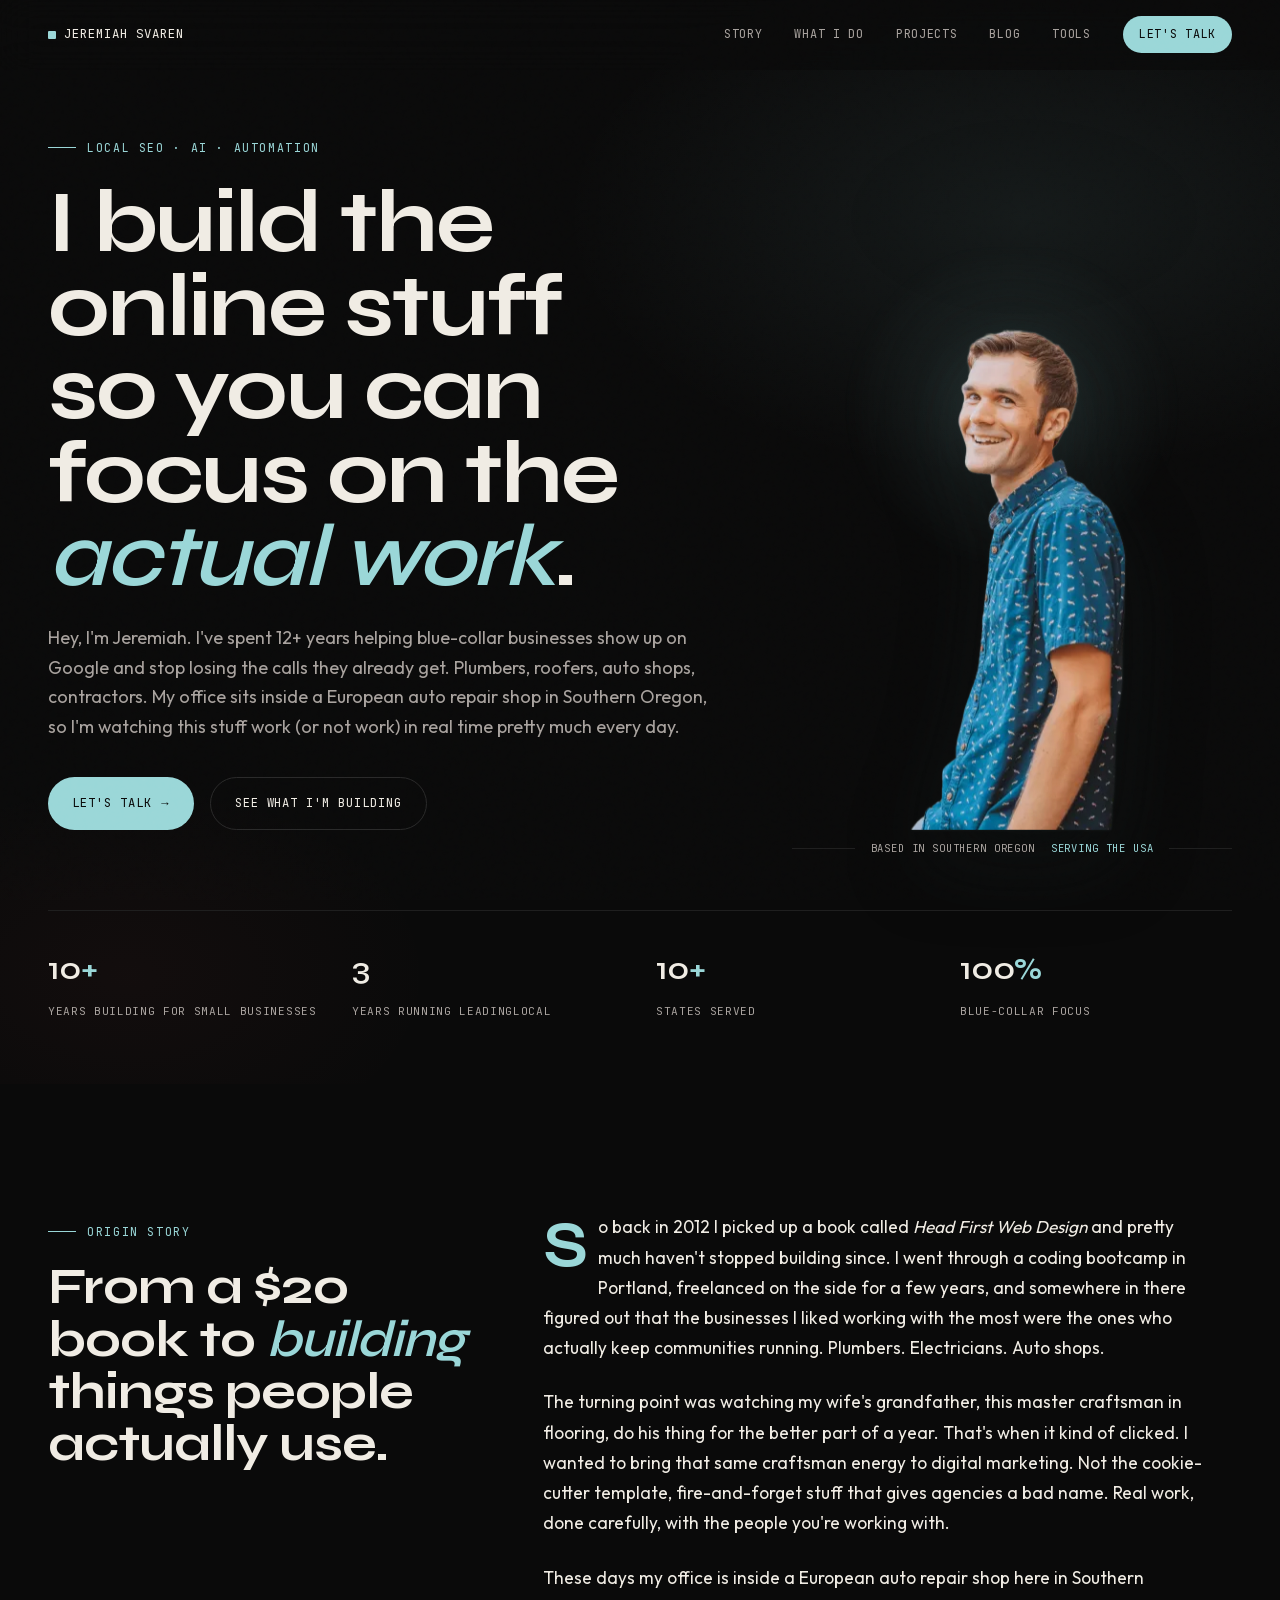
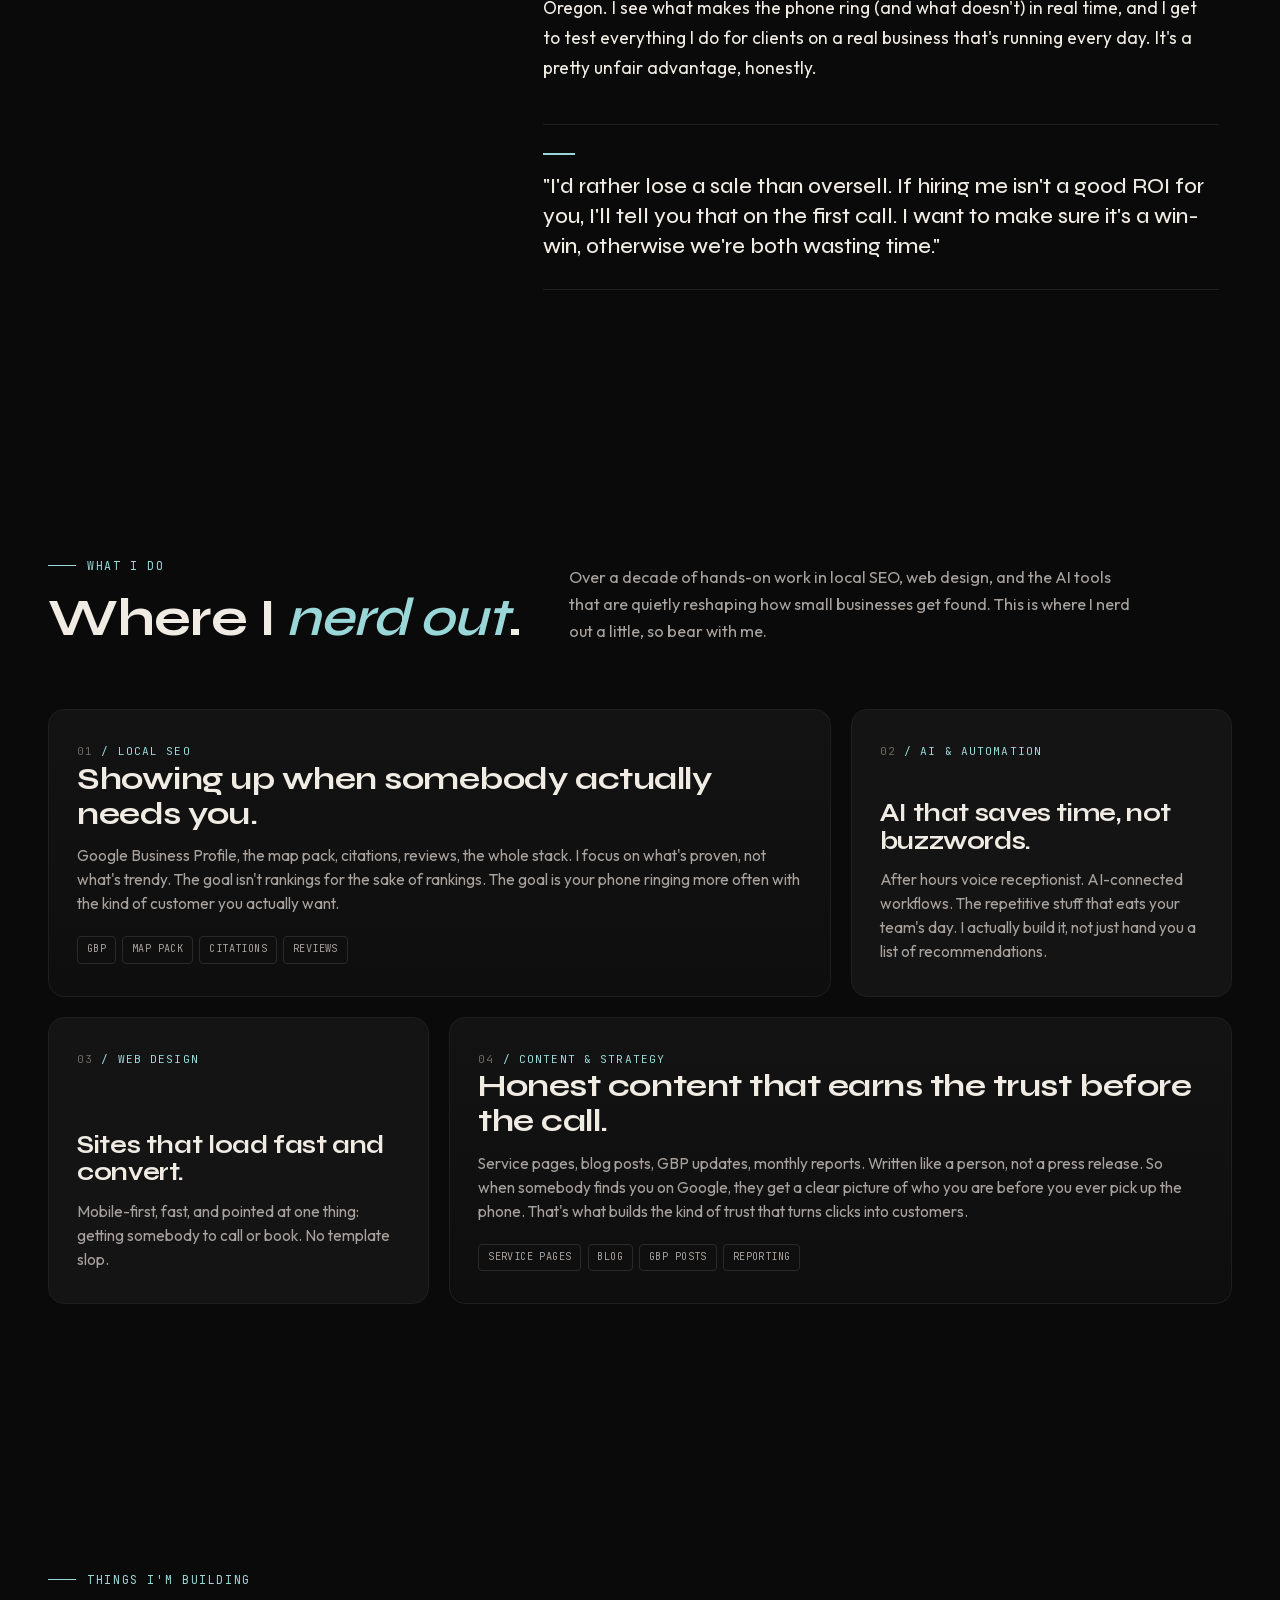
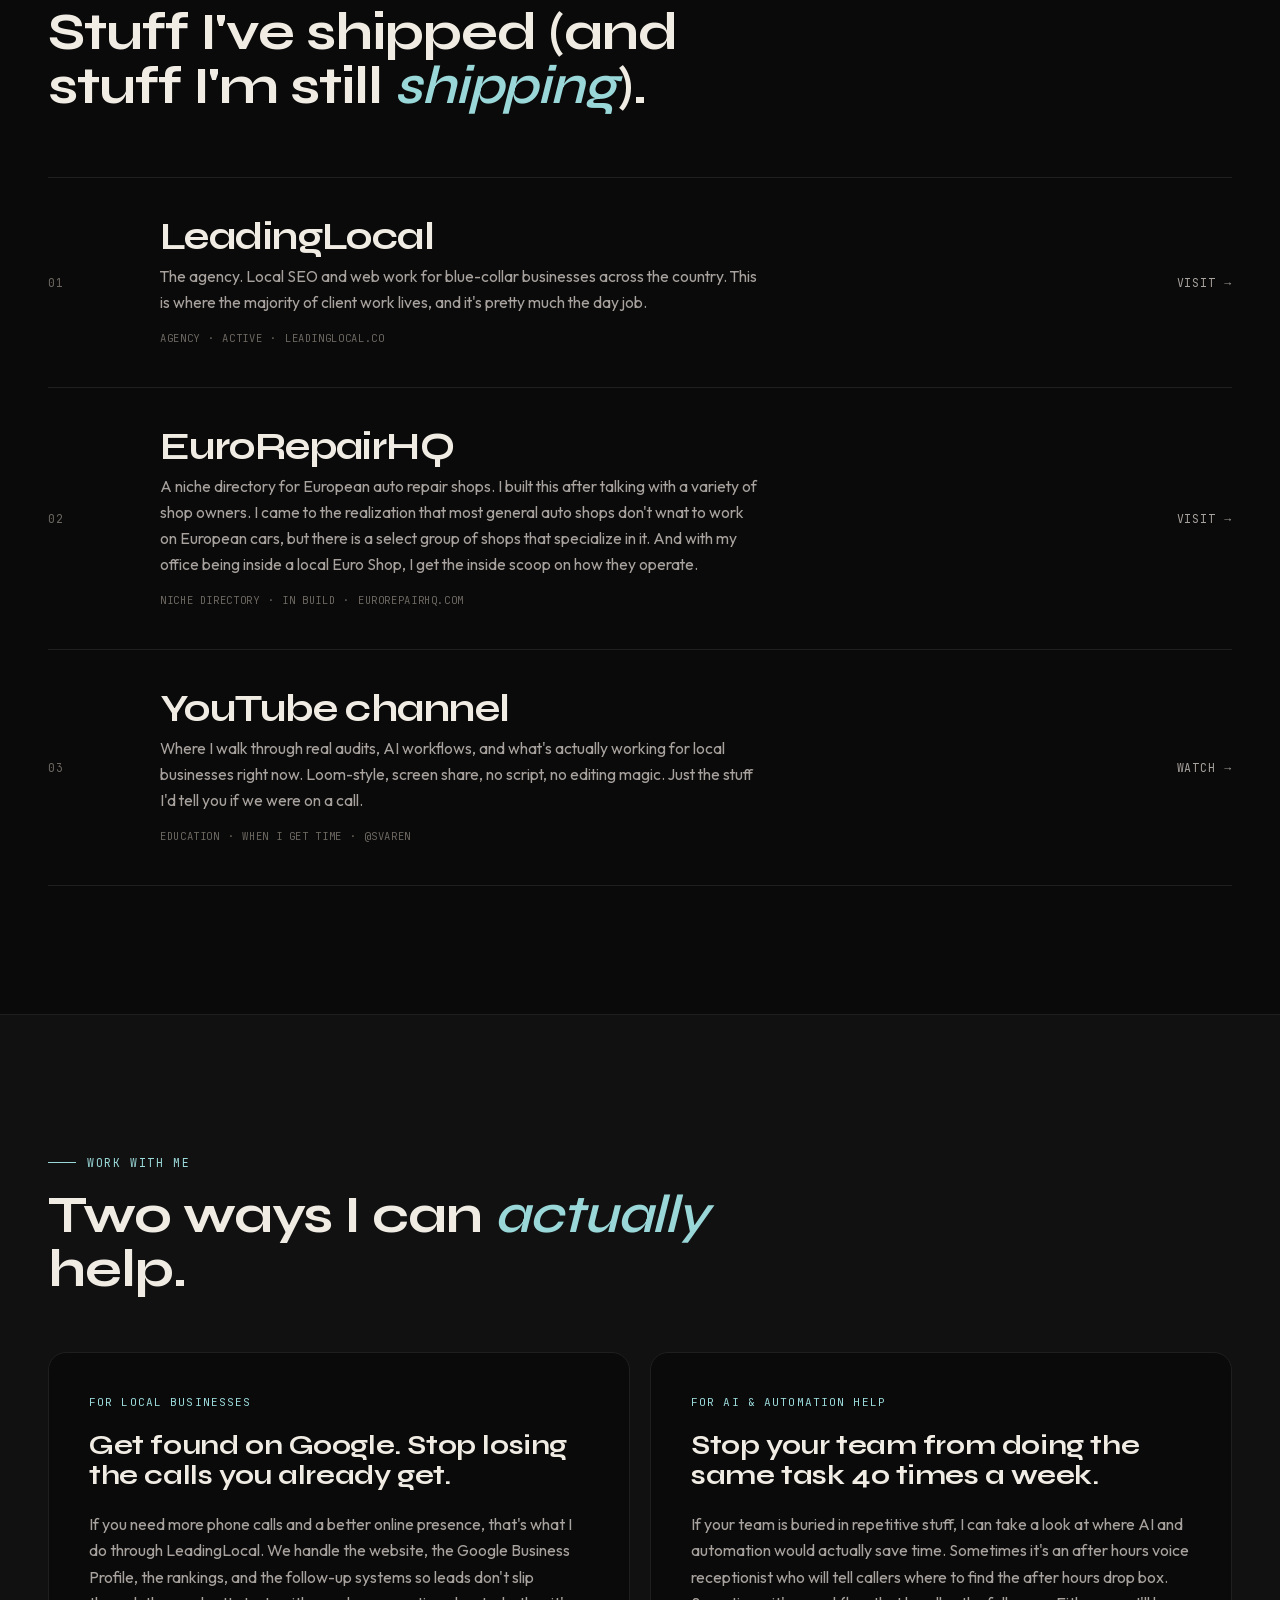
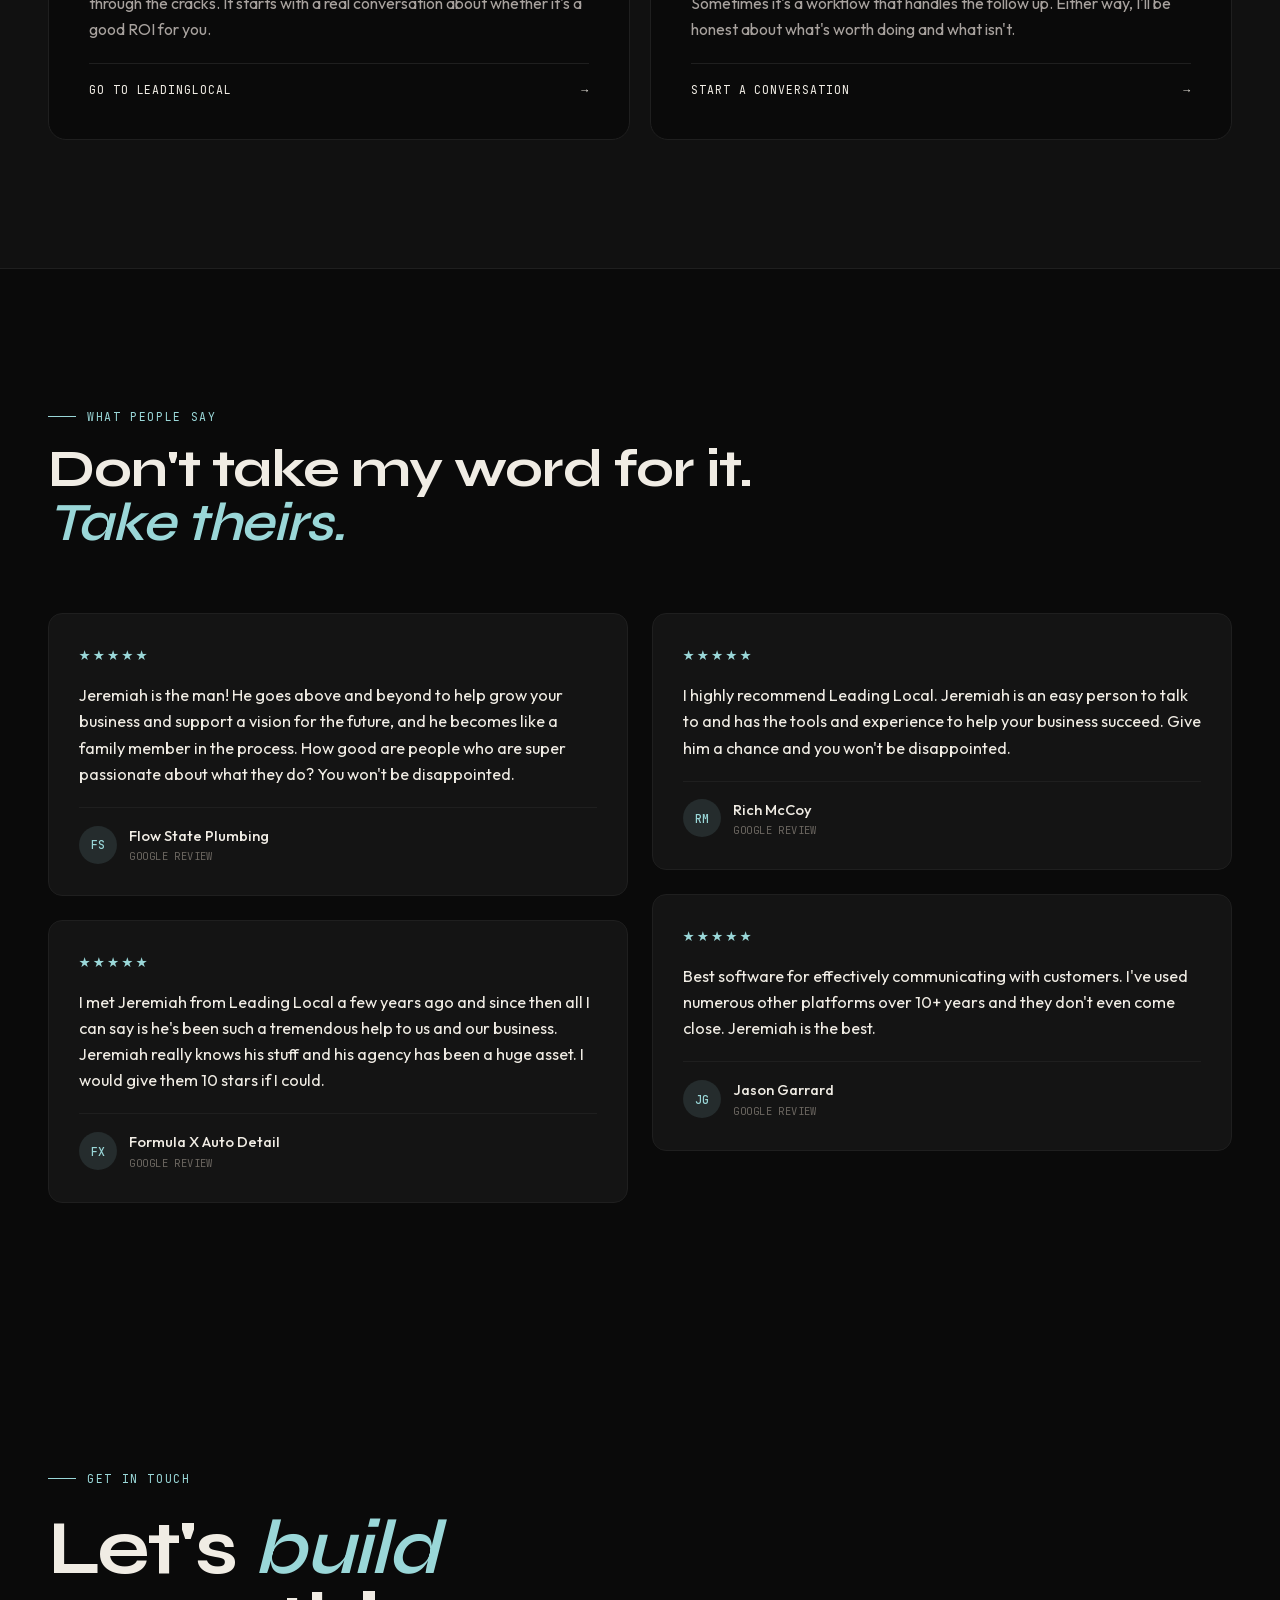
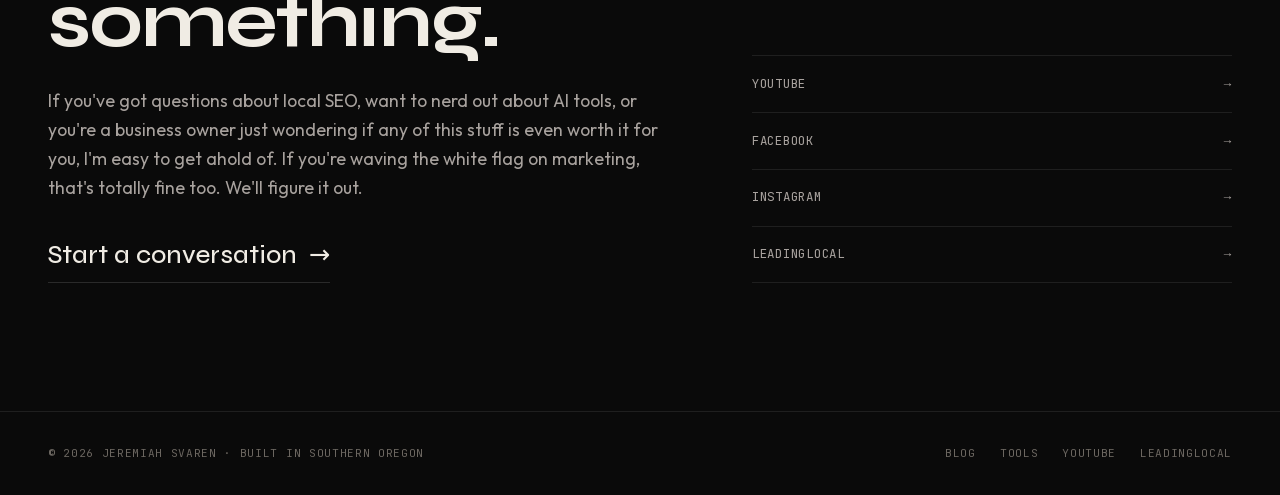
==== commit 8dda1612: "Add personal blog and article on AI flyers" ====
--- a/index.html
+++ b/index.html
@@ -63,6 +63,7 @@
       <a href="#story">Story</a>
       <a href="#expertise">What I do</a>
       <a href="#projects">Projects</a>
+      <a href="/blog">Blog</a>
       <a href="tools.html">Tools</a>
       <a href="contact.html" class="cta">Let's talk</a>
     </div>
@@ -439,7 +440,8 @@
     <div class="foot-row">
       <div>© 2026 Jeremiah Svaren · Built in Southern Oregon</div>
       <div class="foot-links">
-        <a href="tools.html">Tools</a>
+        <a href="/blog">Blog</a>
+      <a href="tools.html">Tools</a>
         <a href="https://www.youtube.com/@svaren" target="_blank" rel="noopener">YouTube</a>
         <a href="https://www.leadinglocal.co" target="_blank" rel="noopener">LeadingLocal</a>
       </div>
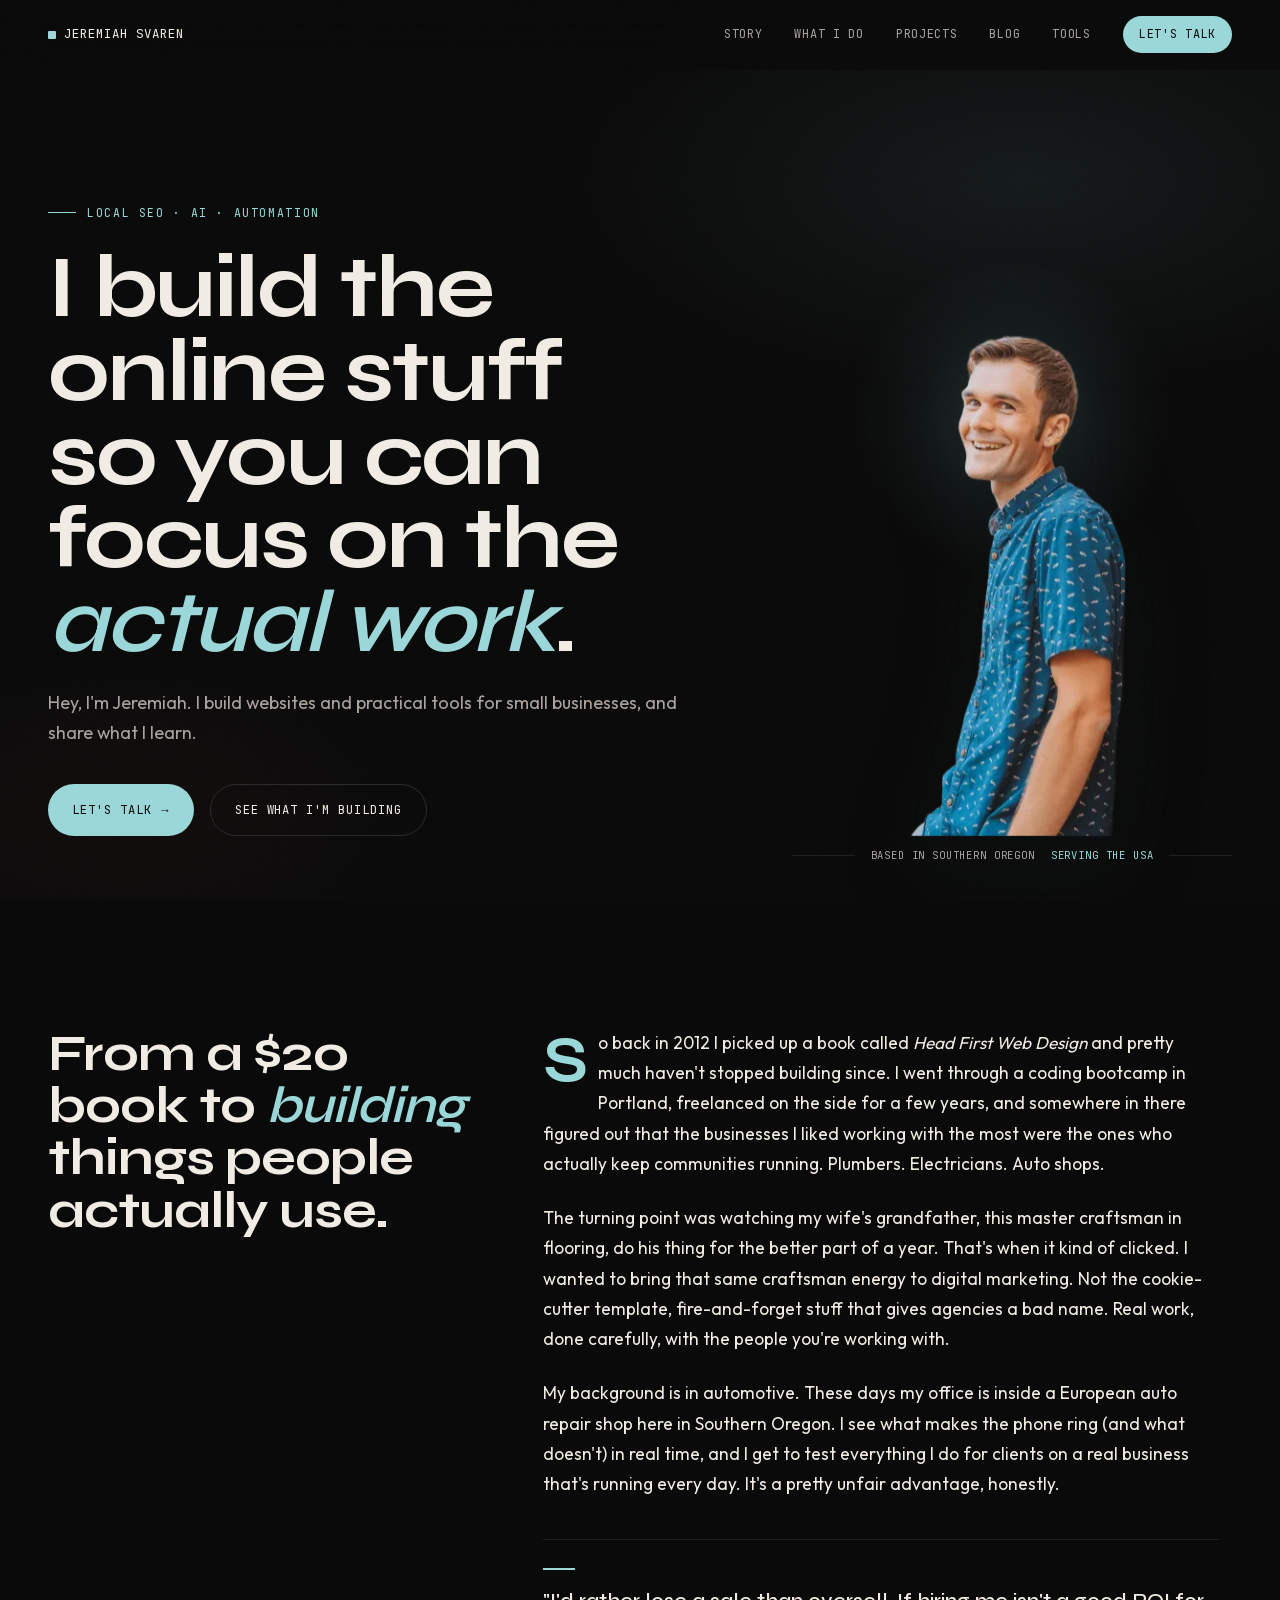
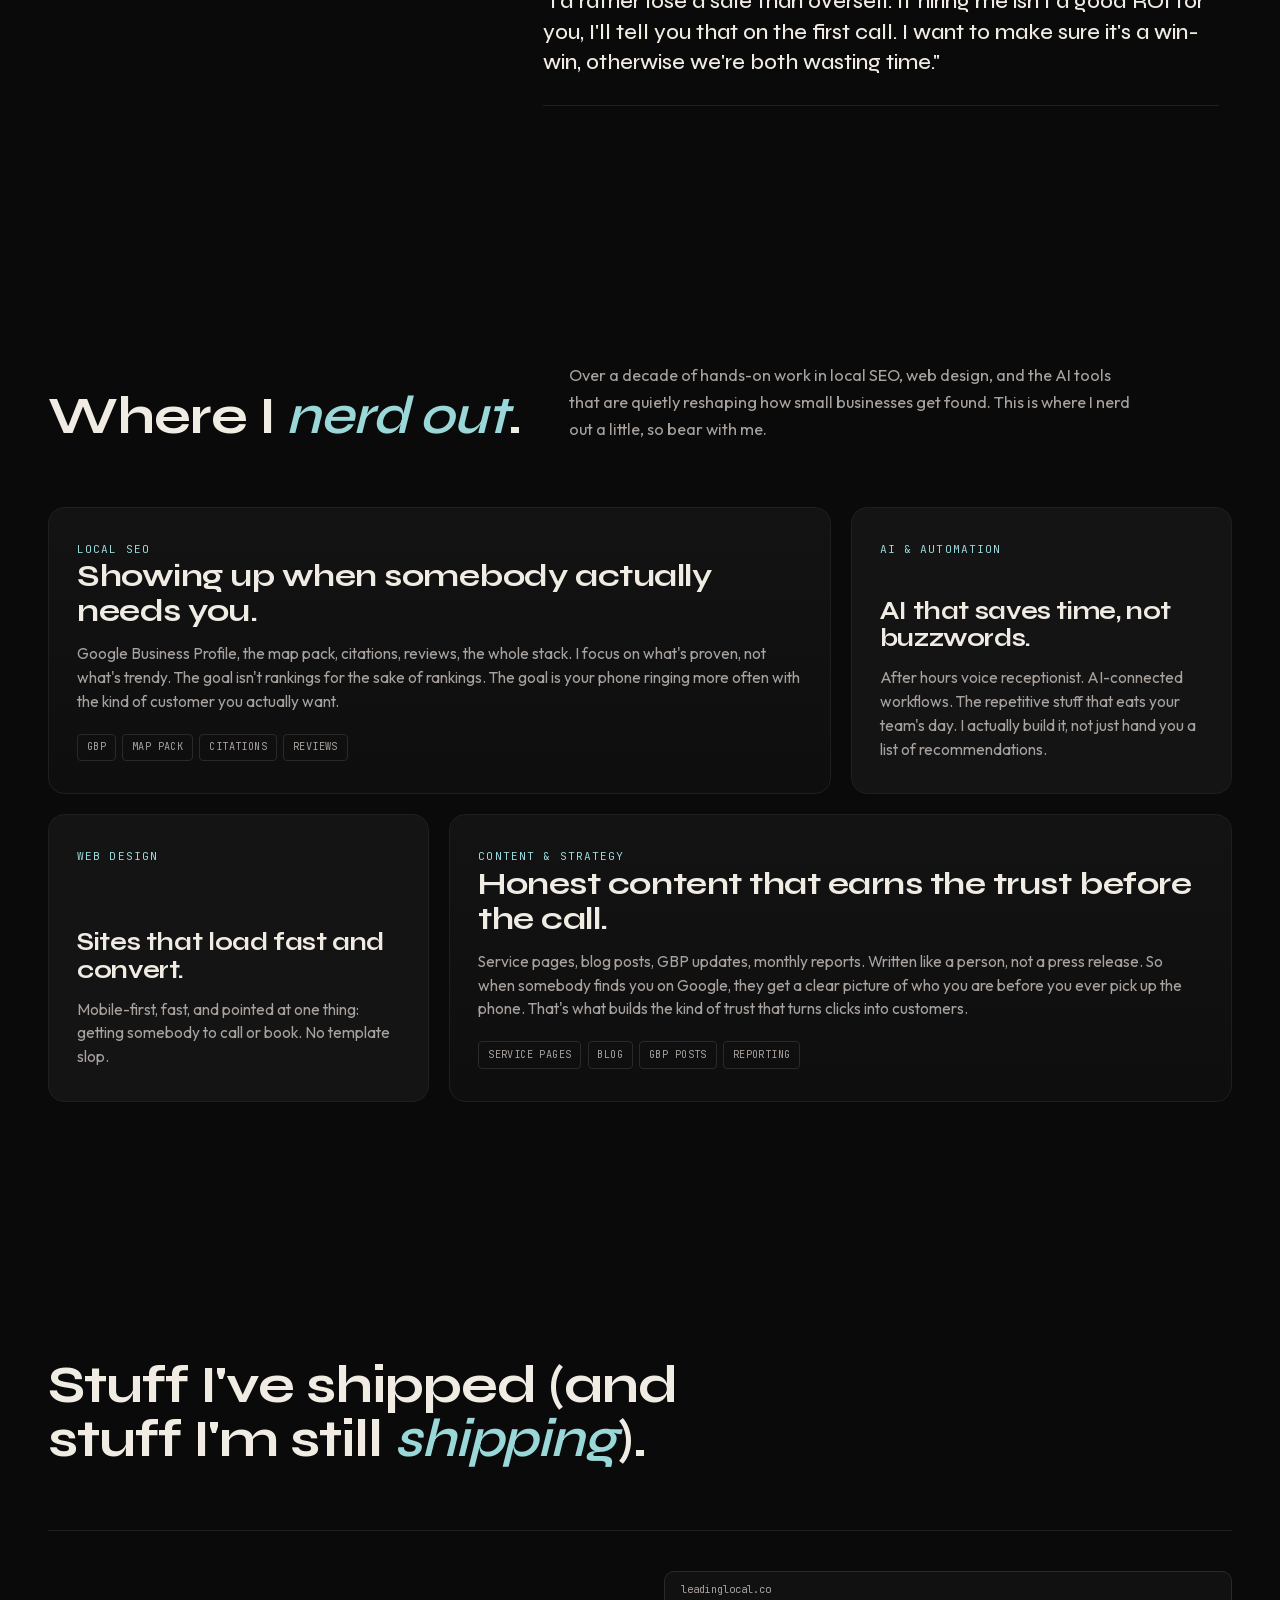
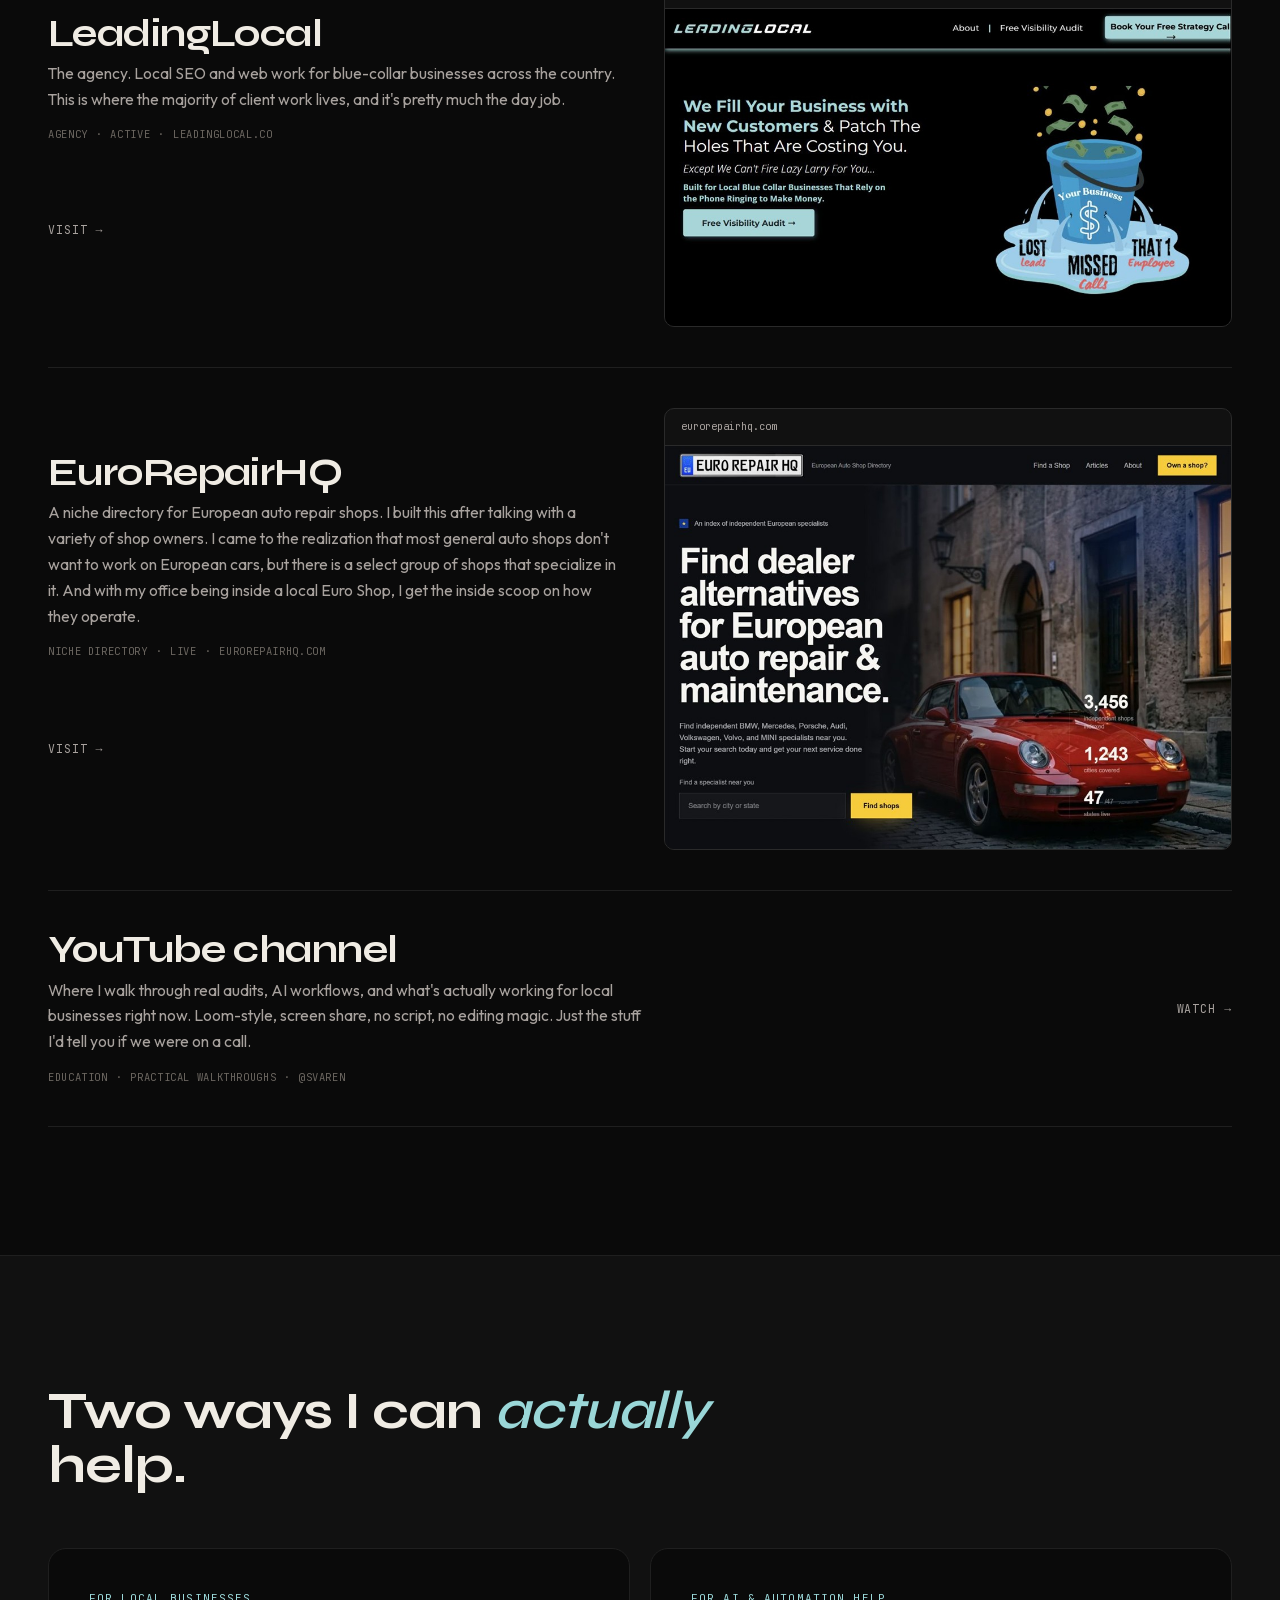
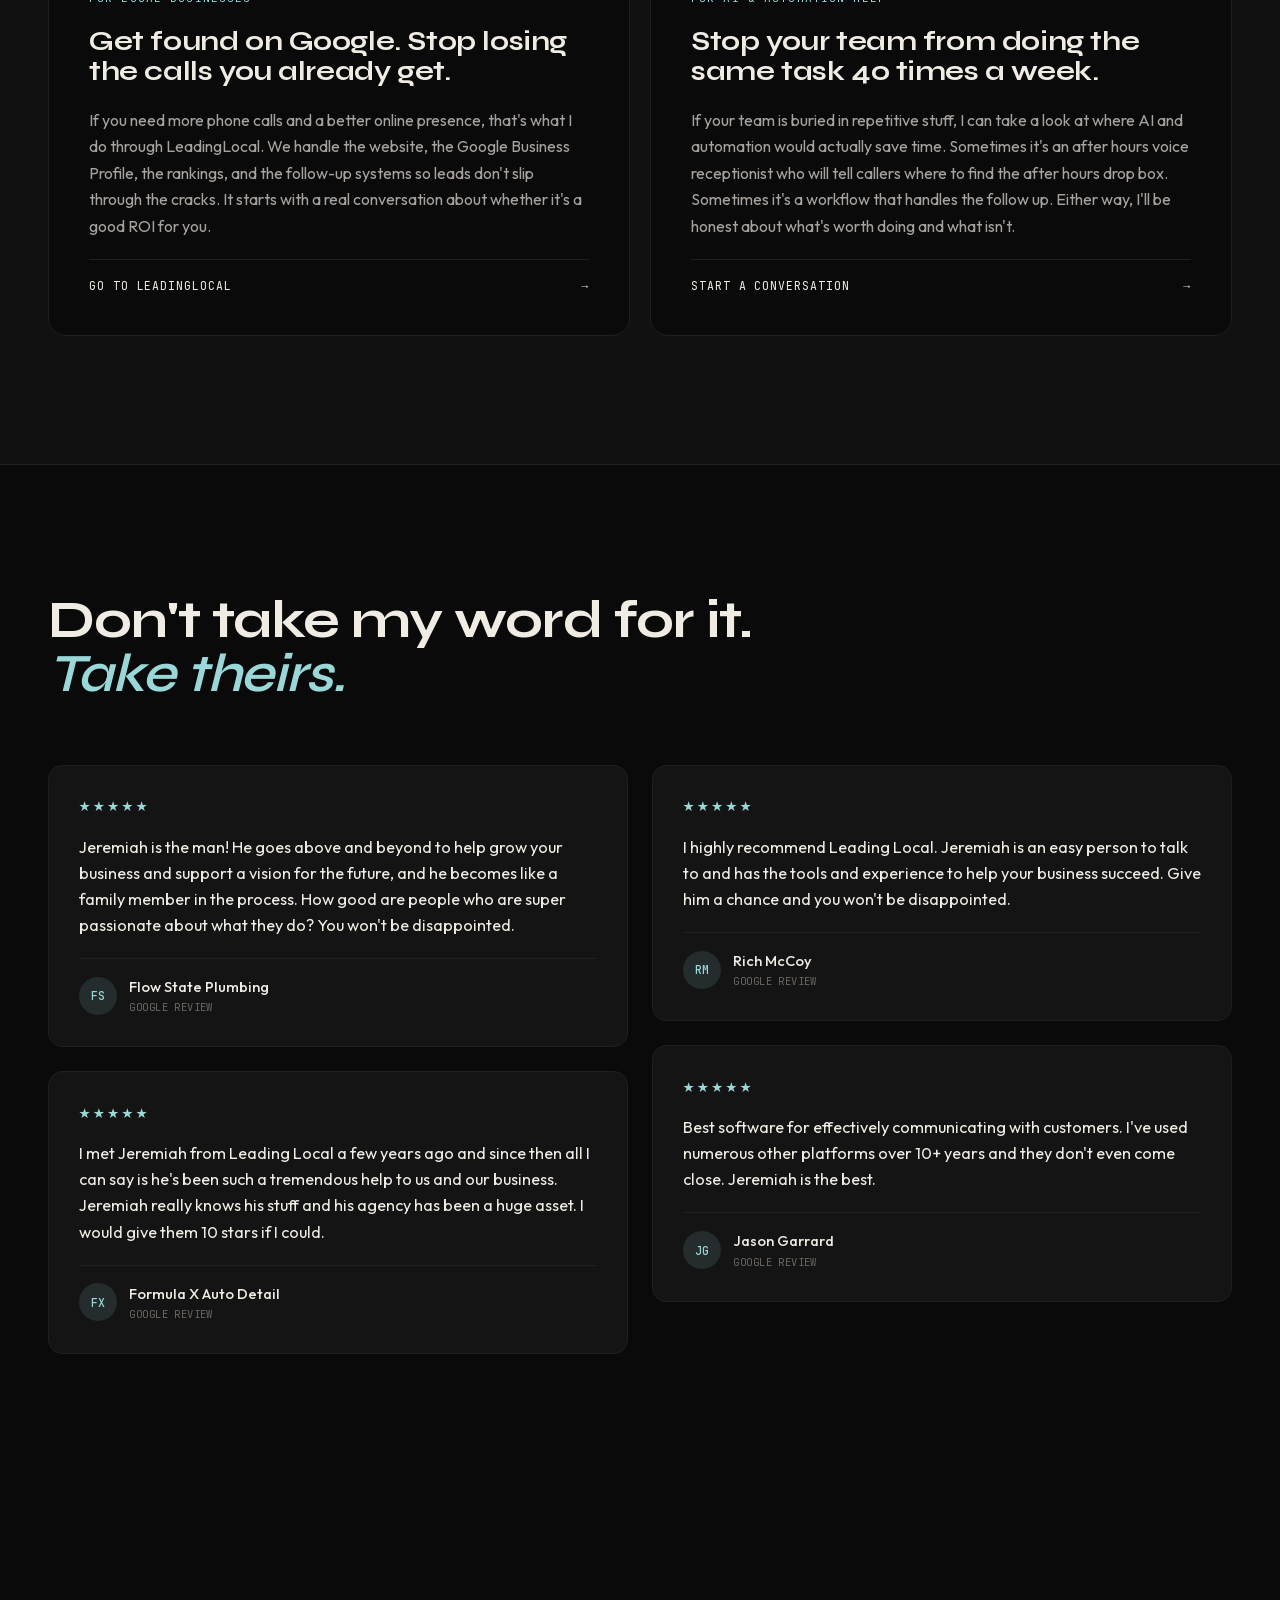
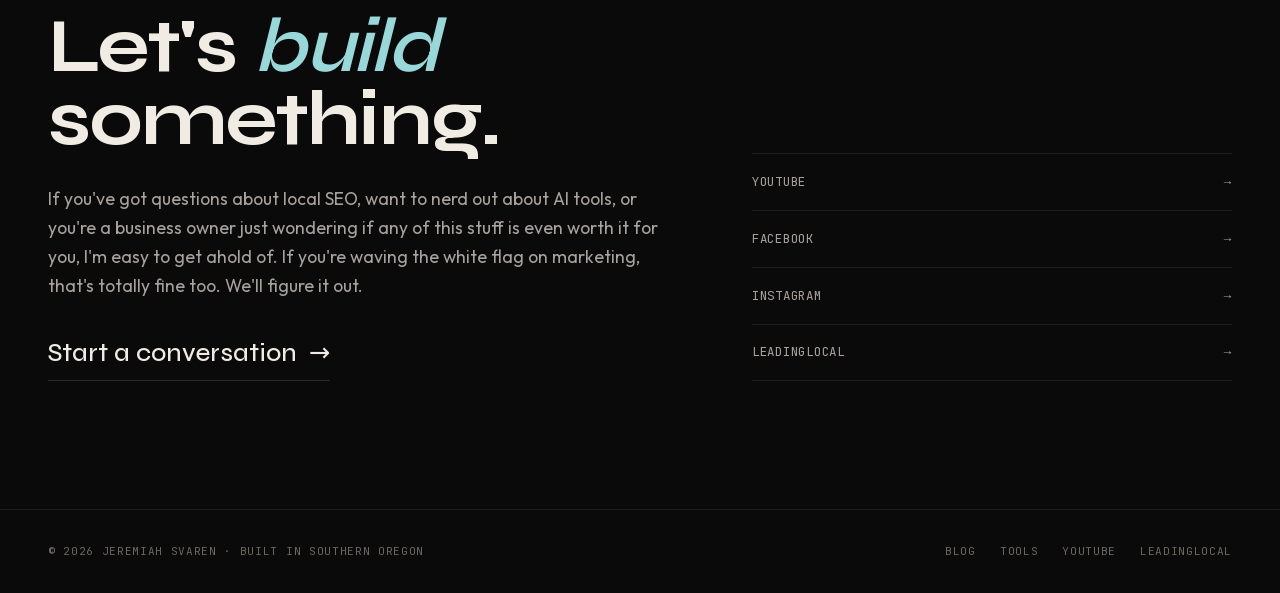
==== commit 49677ac5: "Refresh personal site tools, mobile layout, navigation and contact reliability" ====
--- a/index.html
+++ b/index.html
@@ -12,18 +12,20 @@
   <link rel="icon" type="image/png" sizes="16x16" href="images/favicon_io/favicon-16x16.png">
   <link rel="apple-touch-icon" sizes="180x180" href="images/favicon_io/apple-touch-icon.png">
   <link rel="manifest" href="images/favicon_io/site.webmanifest">
+  <link rel="canonical" href="https://jeremiahsvaren.com/">
+  <meta property="og:url" content="https://jeremiahsvaren.com/">
   <meta property="og:type" content="website">
   <meta property="og:title" content="Jeremiah Svaren | Local SEO, AI & Automation">
   <meta property="og:description"
     content="Local SEO, AI, and automation for plumbers, roofers, auto shops, and contractors. Built from inside an actual repair shop in Southern Oregon.">
-  <meta property="og:image" content="images/jeremiah-svaren-share-image.png">
+  <meta property="og:image" content="https://jeremiahsvaren.com/images/jeremiah-svaren-share-image.png">
   <meta property="og:image:width" content="1200">
   <meta property="og:image:height" content="630">
   <meta name="twitter:card" content="summary_large_image">
   <meta name="twitter:title" content="Jeremiah Svaren | Local SEO, AI & Automation">
   <meta name="twitter:description"
     content="Local SEO, AI, and automation for plumbers, roofers, auto shops, and contractors. Built from inside an actual repair shop in Southern Oregon.">
-  <meta name="twitter:image" content="images/jeremiah-svaren-share-image.png">
+  <meta name="twitter:image" content="https://jeremiahsvaren.com/images/jeremiah-svaren-share-image.png">
   <link rel="preload" href="fonts/outfit-latin.woff2" as="font" type="font/woff2" crossorigin>
   <link rel="preload" href="fonts/syne-latin.woff2" as="font" type="font/woff2" crossorigin>
   <script type="application/ld+json">
@@ -32,43 +34,65 @@
     "@type": "Person",
     "name": "Jeremiah Svaren",
     "jobTitle": "Local SEO & AI Automation Consultant",
-    "url": "https://jeremiahsvaren.com",
-    "image": "images/headshot-transparent.png",
+    "url": "https://jeremiahsvaren.com/",
+    "image": "https://jeremiahsvaren.com/images/headshot-transparent.png",
     "sameAs": [
       "https://www.youtube.com/@svaren",
       "https://x.com/jsvaren",
       "https://www.linkedin.com/in/jeremiahsvaren",
-      "https://www.leadinglocal.co",
       "https://www.tiktok.com/@jeremiahsvaren",
       "https://www.instagram.com/jeremiahsvaren/",
       "https://www.facebook.com/jeremiahsvaren",
       "https://github.com/Jeremiah-Svaren",
       "https://www.pinterest.com/jeremiahsvaren/"
     ],
-    "worksFor": { "@type": "Organization", "name": "LeadingLocal" }
+    "worksFor": { "@type": "Organization", "name": "LeadingLocal", "url": "https://www.leadinglocal.co" }
   }
   </script>
-  <style>@font-face{font-family:'Outfit';font-style:normal;font-weight:400 600;font-display:swap;src:url(fonts/outfit-latin.woff2) format('woff2');unicode-range:U+0000-00FF,U+0131,U+0152-0153,U+02BB-02BC,U+02C6,U+02DA,U+02DC,U+0304,U+0308,U+0329,U+2000-206F,U+20AC,U+2122,U+2191,U+2193,U+2212,U+2215,U+FEFF,U+FFFD}@font-face{font-family:'Syne';font-style:normal;font-weight:500 800;font-display:swap;src:url(fonts/syne-latin.woff2) format('woff2');unicode-range:U+0000-00FF,U+0131,U+0152-0153,U+02BB-02BC,U+02C6,U+02DA,U+02DC,U+0304,U+0308,U+0329,U+2000-206F,U+20AC,U+2122,U+2191,U+2193,U+2212,U+2215,U+FEFF,U+FFFD}@font-face{font-family:'JetBrains Mono';font-style:normal;font-weight:400 500;font-display:swap;src:url(fonts/jetbrains-mono-latin.woff2) format('woff2');unicode-range:U+0000-00FF,U+0131,U+0152-0153,U+02BB-02BC,U+02C6,U+02DA,U+02DC,U+0304,U+0308,U+0329,U+2000-206F,U+20AC,U+2122,U+2191,U+2193,U+2212,U+2215,U+FEFF,U+FFFD}*,*::before,*::after{margin:0;padding:0;box-sizing:border-box}html{-webkit-font-smoothing:antialiased}@media (prefers-reduced-motion:no-preference){html{scroll-behavior:smooth}}img{max-width:100%;display:block}a{color:inherit;text-decoration:none}button{font:inherit;background:none;border:none;color:inherit;cursor:pointer}:root{--bg:#0a0a0a;--bg-elev:#111111;--bg-card:#141414;--ink:#f0ece4;--ink-mute:#a8a29e;--ink-faint:#6b6660;--accent:#9AD7D8;--accent-soft:rgba(154,215,216,0.12);--coral:#E85D5D;--line:#1f1f1f;--line-strong:#2a2a2a;--serif:'Syne',system-ui,sans-serif;--sans:'Outfit',system-ui,sans-serif;--mono:'JetBrains Mono',ui-monospace,monospace;--ease:cubic-bezier(0.16,1,0.3,1);--pad-x:clamp(1.25rem,4vw,3rem);--section-y:clamp(5rem,10vw,9rem)}body{font-family:var(--sans);font-weight:400;background:var(--bg);color:var(--ink);line-height:1.65;overflow-x:hidden;font-size:17px}::selection{background:var(--accent);color:var(--bg)}.grain{position:fixed;inset:0;z-index:60;pointer-events:none;opacity:0.035;mix-blend-mode:overlay;will-change:transform;background-image:url("data:image/svg+xml,%3Csvg viewBox='0 0 200 200' xmlns='http://www.w3.org/2000/svg'%3E%3Cfilter id='n'%3E%3CfeTurbulence type='fractalNoise' baseFrequency='0.85' numOctaves='3' stitchTiles='stitch'/%3E%3C/filter%3E%3Crect width='100%25' height='100%25' filter='url(%23n)'/%3E%3C/svg%3E")}@media (max-width:768px){.grain{display:none}}.shell{width:100%;max-width:1320px;margin-inline:auto;padding-inline:var(--pad-x)}nav.top{position:fixed;top:0;left:0;right:0;z-index:50;padding:1rem var(--pad-x);display:flex;justify-content:space-between;align-items:center;background:rgba(10,10,10,0.7);backdrop-filter:blur(18px) saturate(140%);-webkit-backdrop-filter:blur(18px) saturate(140%);border-bottom:1px solid transparent;transition:border-color 0.4s var(--ease),padding 0.4s var(--ease)}nav.top.scrolled{border-bottom-color:var(--line);padding-block:0.7rem}.brand{font-family:var(--mono);font-size:0.78rem;letter-spacing:0.08em;text-transform:uppercase;display:flex;align-items:center;gap:0.5rem}.brand::before{content:'';width:8px;height:8px;background:var(--accent);display:inline-block;border-radius:1px;animation:pulse 3s ease-in-out infinite}@keyframes pulse{0%,100%{opacity:1}50%{opacity:0.35}}.nav-menu{display:flex;gap:2rem;align-items:center}.nav-menu a{font-family:var(--mono);font-size:0.74rem;letter-spacing:0.06em;text-transform:uppercase;color:var(--ink-mute);transition:color 0.3s var(--ease);position:relative}.nav-menu a:hover{color:var(--ink)}.nav-menu a.cta{color:var(--bg);background:var(--accent);padding:0.55rem 1rem;border-radius:999px;transition:transform 0.25s var(--ease),background 0.25s var(--ease)}.nav-menu a.cta:hover{background:#b2e1e2;transform:translateY(-1px)}.nav-toggle{display:none}.nav-backdrop{position:fixed;inset:0;background:rgba(10,10,10,0.65);backdrop-filter:blur(4px);-webkit-backdrop-filter:blur(4px);opacity:0;pointer-events:none;transition:opacity 0.4s var(--ease);z-index:49}.nav-backdrop.open{opacity:1;pointer-events:auto}.reveal{opacity:0;transform:translateY(18px);transition:opacity 0.9s var(--ease),transform 0.9s var(--ease)}.reveal.in{opacity:1;transform:none}.reveal.d2{transition-delay:0.08s}.reveal.d3{transition-delay:0.16s}.reveal.d4{transition-delay:0.24s}.reveal.d5{transition-delay:0.32s}@keyframes heroFadeIn{from{opacity:0;transform:translateY(18px)}to{opacity:1;transform:none}}.hero .reveal{opacity:1;transform:none;animation:heroFadeIn 0.7s var(--ease) both}.hero .reveal.d2{animation-delay:0.08s}.hero .reveal.d3{animation-delay:0.16s}.hero .reveal.d4{animation-delay:0.24s}.hero .reveal.d5{animation-delay:0.32s}.eyebrow{font-family:var(--mono);font-size:0.72rem;letter-spacing:0.14em;text-transform:uppercase;color:var(--accent);display:inline-flex;align-items:center;gap:0.7rem}.eyebrow::before{content:'';width:28px;height:1px;background:var(--accent);display:inline-block}section{padding-block:var(--section-y);position:relative}.hero{min-height:100dvh;display:flex;align-items:flex-end;padding-top:8rem;padding-bottom:4rem;position:relative;overflow:hidden}.hero::before{content:'';position:absolute;inset:0;background:radial-gradient(ellipse 60% 40% at 80% 20%,rgba(154,215,216,0.08),transparent 60%),radial-gradient(ellipse 40% 30% at 10% 90%,rgba(232,93,93,0.04),transparent 60%);pointer-events:none}.hero-grid{display:grid;grid-template-columns:minmax(0,1.45fr) minmax(0,1fr);gap:clamp(2rem,5vw,5rem);align-items:end;position:relative}.hero h1{font-family:var(--serif);font-weight:700;font-size:clamp(2.6rem,7vw,5.5rem);line-height:0.95;letter-spacing:-0.025em;margin-block:1.5rem 1.5rem;text-wrap:balance}.hero h1 .accent{color:var(--accent);font-style:italic;font-weight:600}.hero-lede{font-size:clamp(1.05rem,1.4vw,1.18rem);color:var(--ink-mute);max-width:56ch;line-height:1.65}.hero-actions{display:flex;gap:1rem;flex-wrap:wrap;margin-top:2.25rem}.btn{display:inline-flex;align-items:center;gap:0.6rem;padding:0.95rem 1.5rem;font-family:var(--mono);font-size:0.76rem;letter-spacing:0.08em;text-transform:uppercase;border-radius:999px;transition:transform 0.25s var(--ease),background 0.25s var(--ease),color 0.25s var(--ease)}.btn-primary{background:var(--accent);color:var(--bg)}.btn-primary:hover{background:#b8e6e7;transform:translateY(-2px)}.btn-primary:active{transform:translateY(0)}.btn-ghost{background:transparent;color:var(--ink);border:1px solid var(--line-strong)}.btn-ghost:hover{border-color:var(--accent);color:var(--accent)}.arrow{display:inline-block;transition:transform 0.3s var(--ease)}.btn:hover .arrow{transform:translateX(3px)}.hero-portrait{position:relative;width:100%;max-width:440px;margin-left:auto;aspect-ratio:4 / 5;display:flex;align-items:flex-end;justify-content:center;isolation:isolate}.hero-portrait::before{content:'';position:absolute;left:50%;top:8%;width:78%;aspect-ratio:1;transform:translateX(-50%);background:radial-gradient(circle at 50% 45%,rgba(154,215,216,0.22),rgba(154,215,216,0.06) 35%,transparent 65%);filter:blur(8px);z-index:-2;pointer-events:none}.hero-portrait::after{content:'';position:absolute;left:50%;top:14%;width:62%;aspect-ratio:1;transform:translateX(-50%);border-radius:50%;z-index:-1;pointer-events:none}.hero-portrait img{position:relative;width:100%;height:auto;max-height:100%;object-fit:contain;object-position:bottom center;filter:drop-shadow(0 30px 40px rgba(0,0,0,0.45)) drop-shadow(0 0 1px rgba(154,215,216,0.15));animation:float 8s ease-in-out infinite;will-change:transform}@keyframes float{0%,100%{transform:translateY(0)}50%{transform:translateY(-6px)}}.portrait-tag{position:absolute;left:0;right:0;bottom:-1.75rem;font-family:var(--mono);font-size:0.66rem;letter-spacing:0.08em;text-transform:uppercase;color:var(--ink-mute);display:flex;align-items:center;justify-content:space-between;gap:1rem}.portrait-tag::before,.portrait-tag::after{content:'';flex:1;height:1px;background:var(--line)}.portrait-tag span{flex-shrink:0}.portrait-tag span:last-child{color:var(--accent)}.hero-strip{margin-top:clamp(3rem,7vw,5rem);padding-top:2rem;border-top:1px solid var(--line);display:grid;grid-template-columns:repeat(4,1fr);gap:2rem}.strip-item{display:flex;flex-direction:column;gap:0.4rem}.strip-num{font-family:var(--serif);font-weight:600;font-size:clamp(1.6rem,2.5vw,2.1rem);color:var(--ink);letter-spacing:-0.02em}.strip-label{font-family:var(--mono);font-size:0.7rem;color:var(--ink-mute);letter-spacing:0.06em;text-transform:uppercase}.story-grid{display:grid;grid-template-columns:minmax(0,0.85fr) minmax(0,1.4fr);gap:clamp(2rem,6vw,6rem);align-items:start}.story-side{position:sticky;top:7rem}.story-side h2{font-family:var(--serif);font-weight:700;font-size:clamp(2rem,4vw,3.2rem);line-height:1.02;letter-spacing:-0.02em;margin-top:1.25rem;text-wrap:balance}.story-side h2 em{font-style:italic;color:var(--accent);font-weight:600}.story-prose p{font-size:1.08rem;color:var(--ink);margin-bottom:1.5rem;line-height:1.75;max-width:60ch}.story-prose p:first-child::first-letter{font-family:var(--serif);float:left;font-size:4rem;line-height:0.85;padding-right:0.6rem;padding-top:0.4rem;color:var(--accent);font-weight:700}.story-pull{margin-top:2.5rem;padding:1.75rem 0;border-top:1px solid var(--line);border-bottom:1px solid var(--line);font-family:var(--serif);font-size:1.35rem;line-height:1.4;color:var(--ink);max-width:52ch}.story-pull::before{content:'';display:block;width:32px;height:2px;background:var(--accent);margin-bottom:1rem}.expertise-head{display:grid;grid-template-columns:minmax(0,1fr) minmax(0,1.4fr);gap:3rem;align-items:end;margin-bottom:4rem}.expertise-head h2{font-family:var(--serif);font-weight:700;font-size:clamp(2rem,4.2vw,3.4rem);line-height:1;letter-spacing:-0.02em;margin-top:1rem}.expertise-head h2 em{font-style:italic;color:var(--accent);font-weight:600}.expertise-head p{color:var(--ink-mute);max-width:52ch;font-size:1.02rem}.bento{display:grid;grid-template-columns:repeat(6,1fr);grid-auto-rows:minmax(220px,auto);gap:1.25rem}.tile{position:relative;padding:2rem 1.75rem;background:var(--bg-card);border:1px solid var(--line);border-radius:16px;overflow:hidden;transition:border-color 0.4s var(--ease),transform 0.4s var(--ease);display:flex;flex-direction:column}.tile:hover{border-color:var(--line-strong);transform:translateY(-2px)}.tile::after{content:'';position:absolute;inset:0;background:radial-gradient(circle at var(--mx,50%) var(--my,0%),rgba(154,215,216,0.08),transparent 50%);opacity:0;transition:opacity 0.4s var(--ease);pointer-events:none}.tile:hover::after{opacity:1}.tile-num{font-family:var(--mono);font-size:0.7rem;color:var(--ink-faint);letter-spacing:0.1em}.tile-num span{color:var(--accent)}.tile h3{font-family:var(--serif);font-weight:700;font-size:1.55rem;line-height:1.1;margin-top:auto;margin-bottom:0.85rem;letter-spacing:-0.015em}.tile p{color:var(--ink-mute);font-size:0.96rem;line-height:1.55}.tile-tags{display:flex;flex-wrap:wrap;gap:0.4rem;margin-top:1.25rem}.tile-tag{font-family:var(--mono);font-size:0.64rem;padding:0.28rem 0.55rem;border:1px solid var(--line-strong);border-radius:4px;color:var(--ink-mute);letter-spacing:0.04em;text-transform:uppercase}.tile.t1{grid-column:span 4}.tile.t2{grid-column:span 2}.tile.t3{grid-column:span 2}.tile.t4{grid-column:span 4}.tile.feature{background:linear-gradient(180deg,#131313 0%,#0e0e0e 100%)}.tile.feature h3{font-size:2rem}.projects-head{margin-bottom:4rem;max-width:760px}.projects-head h2{font-family:var(--serif);font-weight:700;font-size:clamp(2rem,4.2vw,3.4rem);line-height:1;letter-spacing:-0.02em;margin-top:1rem}.projects-head h2 em{font-style:italic;color:var(--accent);font-weight:600}.projects-list{display:flex;flex-direction:column;gap:0}.project{display:grid;grid-template-columns:80px minmax(0,1fr) auto;gap:2rem;align-items:center;padding:2.5rem 0;border-top:1px solid var(--line);transition:padding 0.4s var(--ease)}.project:last-child{border-bottom:1px solid var(--line)}.project:hover{padding-inline:1rem}.project:hover .project-title{color:var(--accent)}.project-num{font-family:var(--mono);font-size:0.72rem;color:var(--ink-faint);letter-spacing:0.08em}.project-title{font-family:var(--serif);font-weight:700;font-size:clamp(1.6rem,3vw,2.4rem);line-height:1;letter-spacing:-0.015em;transition:color 0.3s var(--ease);margin-bottom:0.5rem}.project-desc{color:var(--ink-mute);max-width:60ch;font-size:0.98rem}.project-meta{display:flex;gap:0.5rem;margin-top:0.85rem}.project-meta span{font-family:var(--mono);font-size:0.66rem;color:var(--ink-faint);letter-spacing:0.06em;text-transform:uppercase}.project-meta span+span::before{content:'·';margin-right:0.5rem}.project-link{font-family:var(--mono);font-size:0.72rem;letter-spacing:0.08em;text-transform:uppercase;color:var(--ink-mute);display:flex;align-items:center;gap:0.5rem}.project:hover .project-link{color:var(--accent)}.project:hover .project-link .arrow{transform:translate(3px,-3px)}.project-link .arrow{display:inline-block;transition:transform 0.3s var(--ease)}.work{background:var(--bg-elev);border-block:1px solid var(--line)}.work-head{max-width:720px;margin-bottom:3.5rem}.work-head h2{font-family:var(--serif);font-weight:700;font-size:clamp(2rem,4.2vw,3.4rem);line-height:1;letter-spacing:-0.02em;margin-top:1rem}.work-head h2 em{font-style:italic;color:var(--accent);font-weight:600}.work-paths{display:grid;grid-template-columns:repeat(2,1fr);gap:1.25rem}.path{padding:2.5rem;background:var(--bg);border:1px solid var(--line);border-radius:18px;display:flex;flex-direction:column;gap:1.25rem;transition:border-color 0.3s var(--ease),transform 0.3s var(--ease)}.path:hover{border-color:var(--accent);transform:translateY(-3px)}.path-label{font-family:var(--mono);font-size:0.7rem;letter-spacing:0.1em;text-transform:uppercase;color:var(--accent)}.path h3{font-family:var(--serif);font-weight:700;font-size:1.7rem;line-height:1.1;letter-spacing:-0.015em}.path p{color:var(--ink-mute);flex:1;font-size:1rem;line-height:1.65}.path-cta{font-family:var(--mono);font-size:0.72rem;letter-spacing:0.08em;text-transform:uppercase;color:var(--ink);align-self:flex-start;padding-top:0.5rem;border-top:1px solid var(--line);width:100%;display:flex;justify-content:space-between;align-items:center;padding-block:1rem 0}.path:hover .path-cta{color:var(--accent)}.path:hover .arrow{transform:translateX(4px)}.proof-head{max-width:720px;margin-bottom:4rem}.proof-head h2{font-family:var(--serif);font-weight:700;font-size:clamp(2rem,4.2vw,3.4rem);line-height:1;letter-spacing:-0.02em;margin-top:1rem}.proof-head h2 em{font-style:italic;color:var(--accent);font-weight:600}.quotes{column-count:2;column-gap:1.5rem}@media (max-width:820px){.quotes{column-count:1}}.quote{break-inside:avoid;padding:1.85rem;background:var(--bg-card);border:1px solid var(--line);border-radius:14px;margin-bottom:1.5rem;transition:border-color 0.3s var(--ease),transform 0.3s var(--ease)}.quote:hover{border-color:var(--line-strong);transform:translateY(-2px)}.stars{color:var(--accent);font-size:0.85rem;letter-spacing:0.15em;margin-bottom:1rem}.quote p{font-size:1.02rem;line-height:1.6;color:var(--ink);margin-bottom:1.25rem}.quote-by{display:flex;align-items:center;gap:0.8rem;padding-top:1rem;border-top:1px solid var(--line)}.avatar{width:38px;height:38px;border-radius:50%;background:var(--accent-soft);color:var(--accent);display:flex;align-items:center;justify-content:center;font-family:var(--mono);font-size:0.72rem;font-weight:500}.quote-name{font-size:0.92rem;color:var(--ink);font-weight:500}.quote-src{font-family:var(--mono);font-size:0.66rem;color:var(--ink-faint);letter-spacing:0.04em;text-transform:uppercase}.connect{padding-bottom:var(--section-y)}.connect-grid{display:grid;grid-template-columns:minmax(0,1.3fr) minmax(0,1fr);gap:5rem;align-items:end}.connect h2{font-family:var(--serif);font-weight:700;font-size:clamp(2.5rem,6vw,5rem);line-height:0.95;letter-spacing:-0.025em;margin-top:1.5rem;text-wrap:balance}.connect h2 em{font-style:italic;color:var(--accent);font-weight:600}.connect-lede{color:var(--ink-mute);font-size:1.1rem;max-width:54ch;margin-top:1.75rem;line-height:1.65}.connect-email{display:inline-flex;align-items:center;gap:0.75rem;margin-top:2rem;font-family:var(--serif);font-size:clamp(1.1rem,2vw,1.6rem);color:var(--ink);padding-bottom:0.4rem;border-bottom:1px solid var(--line-strong);transition:border-color 0.3s var(--ease),color 0.3s var(--ease)}.connect-email:hover{border-color:var(--accent);color:var(--accent)}.channels{display:flex;flex-direction:column;gap:0}.channel{display:flex;align-items:center;justify-content:space-between;padding:1.1rem 0;border-top:1px solid var(--line);font-family:var(--mono);font-size:0.78rem;letter-spacing:0.06em;text-transform:uppercase;color:var(--ink-mute);transition:color 0.3s var(--ease),padding-left 0.3s var(--ease)}.channel:last-child{border-bottom:1px solid var(--line)}.channel:hover{color:var(--accent);padding-left:0.75rem}.channel:hover .arrow{transform:translateX(4px)}footer{padding:2rem var(--pad-x);border-top:1px solid var(--line)}.foot-row{max-width:1320px;margin-inline:auto;display:flex;justify-content:space-between;align-items:center;gap:1rem;flex-wrap:wrap;font-family:var(--mono);font-size:0.7rem;letter-spacing:0.06em;text-transform:uppercase;color:var(--ink-faint)}.foot-row a{transition:color 0.3s var(--ease)}.foot-row a:hover{color:var(--accent)}.foot-links{display:flex;gap:1.5rem}@media (max-width:1080px) and (min-width:761px){.hero-grid{grid-template-columns:minmax(0,1.6fr) minmax(0,1fr);gap:2.5rem;align-items:center}.hero-portrait{max-width:320px}.hero-portrait::before{width:86%;top:6%}.hero-portrait::after{width:68%;top:12%}.hero h1{font-size:clamp(2.4rem,5.6vw,4rem)}}@media (max-width:920px){:root{--section-y:clamp(4rem,12vw,6rem)}.nav-toggle{display:flex;flex-direction:column;gap:5px;width:32px;height:32px;align-items:center;justify-content:center;position:relative;z-index:60}.nav-toggle span{width:22px;height:1.5px;background:var(--ink);display:block;transition:transform 0.35s var(--ease),opacity 0.25s var(--ease);transform-origin:center}.nav-toggle.open span:nth-child(1){transform:translateY(6.5px) rotate(45deg)}.nav-toggle.open span:nth-child(2){opacity:0;transform:scaleX(0.4)}.nav-toggle.open span:nth-child(3){transform:translateY(-6.5px) rotate(-45deg)}.nav-menu{position:fixed;top:0;right:-100%;width:80%;max-width:320px;height:100dvh;background:var(--bg);border-left:1px solid var(--line);flex-direction:column;align-items:flex-start;padding:6rem 2rem 2rem;gap:1.5rem;transition:right 0.4s var(--ease)}.nav-menu.open{right:0}.nav-menu a{font-size:0.95rem}.hero{padding-top:3.5rem;align-items:center}}@media (max-width:760px){.hero-grid{grid-template-columns:1fr;gap:2rem}.hero-portrait{max-width:260px;margin-inline:auto;order:-1}.hero-portrait::before{width:92%;top:2%;opacity:0.85}.hero-portrait::after{width:72%;top:8%}.hero-portrait img{animation:none}.portrait-tag{bottom:-1.4rem;font-size:0.58rem}.hero h1{text-align:left}}@media (max-width:920px){.hero-strip{grid-template-columns:repeat(2,1fr);gap:1.5rem}.story-grid{grid-template-columns:1fr;gap:2rem}.story-side{position:static}.expertise-head{grid-template-columns:1fr;gap:1rem;align-items:start;margin-bottom:2.5rem}.bento{grid-template-columns:1fr}.tile.t1,.tile.t2,.tile.t3,.tile.t4{grid-column:span 1}.project{grid-template-columns:1fr;gap:0.8rem;padding-block:2rem}.project-num{font-size:0.66rem}.project:hover{padding-inline:0}.project-link{padding-top:0.5rem}.work-paths{grid-template-columns:1fr}.path{padding:2rem 1.5rem}.connect-grid{grid-template-columns:1fr;gap:3rem}}@media (prefers-reduced-motion:reduce){.reveal{opacity:1;transform:none}*,*::before,*::after{animation-duration:0.01ms !important;transition-duration:0.01ms !important}}</style>
-</head>
+  <style>@font-face{font-family:'Outfit';font-style:normal;font-weight:400 600;font-display:swap;src:url(fonts/outfit-latin.woff2) format('woff2');unicode-range:U+0000-00FF,U+0131,U+0152-0153,U+02BB-02BC,U+02C6,U+02DA,U+02DC,U+0304,U+0308,U+0329,U+2000-206F,U+20AC,U+2122,U+2191,U+2193,U+2212,U+2215,U+FEFF,U+FFFD}@font-face{font-family:'Syne';font-style:normal;font-weight:500 800;font-display:swap;src:url(fonts/syne-latin.woff2) format('woff2');unicode-range:U+0000-00FF,U+0131,U+0152-0153,U+02BB-02BC,U+02C6,U+02DA,U+02DC,U+0304,U+0308,U+0329,U+2000-206F,U+20AC,U+2122,U+2191,U+2193,U+2212,U+2215,U+FEFF,U+FFFD}@font-face{font-family:'JetBrains Mono';font-style:normal;font-weight:400 500;font-display:swap;src:url(fonts/jetbrains-mono-latin.woff2) format('woff2');unicode-range:U+0000-00FF,U+0131,U+0152-0153,U+02BB-02BC,U+02C6,U+02DA,U+02DC,U+0304,U+0308,U+0329,U+2000-206F,U+20AC,U+2122,U+2191,U+2193,U+2212,U+2215,U+FEFF,U+FFFD}*,*::before,*::after{margin:0;padding:0;box-sizing:border-box}html{-webkit-font-smoothing:antialiased}@media (prefers-reduced-motion:no-preference){html{scroll-behavior:smooth}}img{max-width:100%;display:block}a{color:inherit;text-decoration:none}button{font:inherit;background:none;border:none;color:inherit;cursor:pointer}:root{--bg:#0a0a0a;--bg-elev:#111111;--bg-card:#141414;--ink:#f0ece4;--ink-mute:#a8a29e;--ink-faint:#6b6660;--accent:#9AD7D8;--accent-soft:rgba(154,215,216,0.12);--coral:#E85D5D;--line:#1f1f1f;--line-strong:#2a2a2a;--serif:'Syne',system-ui,sans-serif;--sans:'Outfit',system-ui,sans-serif;--mono:'JetBrains Mono',ui-monospace,monospace;--ease:cubic-bezier(0.16,1,0.3,1);--pad-x:clamp(1.25rem,4vw,3rem);--section-y:clamp(5rem,10vw,9rem)}body{font-family:var(--sans);font-weight:400;background:var(--bg);color:var(--ink);line-height:1.65;overflow-x:hidden;font-size:17px}::selection{background:var(--accent);color:var(--bg)}.grain{position:fixed;inset:0;z-index:60;pointer-events:none;opacity:0.035;mix-blend-mode:overlay;will-change:transform;background-image:url("data:image/svg+xml,%3Csvg viewBox='0 0 200 200' xmlns='http://www.w3.org/2000/svg'%3E%3Cfilter id='n'%3E%3CfeTurbulence type='fractalNoise' baseFrequency='0.85' numOctaves='3' stitchTiles='stitch'/%3E%3C/filter%3E%3Crect width='100%25' height='100%25' filter='url(%23n)'/%3E%3C/svg%3E")}@media (max-width:768px){.grain{display:none}}.shell{width:100%;max-width:1320px;margin-inline:auto;padding-inline:var(--pad-x)}nav.top{position:fixed;top:0;left:0;right:0;z-index:50;padding:1rem var(--pad-x);display:flex;justify-content:space-between;align-items:center;background:rgba(10,10,10,0.7);backdrop-filter:blur(18px) saturate(140%);-webkit-backdrop-filter:blur(18px) saturate(140%);border-bottom:1px solid transparent;transition:border-color 0.4s var(--ease),padding 0.4s var(--ease)}nav.top.scrolled{border-bottom-color:var(--line);padding-block:0.7rem}.brand{font-family:var(--mono);font-size:0.78rem;letter-spacing:0.08em;text-transform:uppercase;display:flex;align-items:center;gap:0.5rem}.brand::before{content:'';width:8px;height:8px;background:var(--accent);display:inline-block;border-radius:1px;animation:pulse 3s ease-in-out infinite}@keyframes pulse{0%,100%{opacity:1}50%{opacity:0.35}}.nav-menu{display:flex;gap:2rem;align-items:center}.nav-menu a{font-family:var(--mono);font-size:0.74rem;letter-spacing:0.06em;text-transform:uppercase;color:var(--ink-mute);transition:color 0.3s var(--ease);position:relative}.nav-menu a:hover{color:var(--ink)}.nav-menu a.cta{color:var(--bg);background:var(--accent);padding:0.55rem 1rem;border-radius:999px;transition:transform 0.25s var(--ease),background 0.25s var(--ease)}.nav-menu a.cta:hover{background:#b2e1e2;transform:translateY(-1px)}.nav-toggle{display:none}.nav-backdrop{position:fixed;inset:0;background:rgba(10,10,10,0.65);backdrop-filter:blur(4px);-webkit-backdrop-filter:blur(4px);opacity:0;pointer-events:none;transition:opacity 0.4s var(--ease);z-index:49}.nav-backdrop.open{opacity:1;pointer-events:auto}.reveal{opacity:0;transform:translateY(18px);transition:opacity 0.9s var(--ease),transform 0.9s var(--ease)}.reveal.in{opacity:1;transform:none}.reveal.d2{transition-delay:0.08s}.reveal.d3{transition-delay:0.16s}.reveal.d4{transition-delay:0.24s}.reveal.d5{transition-delay:0.32s}@keyframes heroFadeIn{from{opacity:0;transform:translateY(18px)}to{opacity:1;transform:none}}.hero .reveal{opacity:1;transform:none;animation:heroFadeIn 0.7s var(--ease) both}.hero .reveal.d2{animation-delay:0.08s}.hero .reveal.d3{animation-delay:0.16s}.hero .reveal.d4{animation-delay:0.24s}.hero .reveal.d5{animation-delay:0.32s}.eyebrow{font-family:var(--mono);font-size:0.72rem;letter-spacing:0.14em;text-transform:uppercase;color:var(--accent);display:inline-flex;align-items:center;gap:0.7rem}.eyebrow::before{content:'';width:28px;height:1px;background:var(--accent);display:inline-block}section{padding-block:var(--section-y);position:relative}.hero{min-height:100dvh;display:flex;align-items:flex-end;padding-top:8rem;padding-bottom:4rem;position:relative;overflow:hidden}.hero::before{content:'';position:absolute;inset:0;background:radial-gradient(ellipse 60% 40% at 80% 20%,rgba(154,215,216,0.08),transparent 60%),radial-gradient(ellipse 40% 30% at 10% 90%,rgba(232,93,93,0.04),transparent 60%);pointer-events:none}.hero-grid{display:grid;grid-template-columns:minmax(0,1.45fr) minmax(0,1fr);gap:clamp(2rem,5vw,5rem);align-items:end;position:relative}.hero h1{font-family:var(--serif);font-weight:700;font-size:clamp(2.6rem,7vw,5.5rem);line-height:0.95;letter-spacing:-0.025em;margin-block:1.5rem 1.5rem;text-wrap:balance}.hero h1 .accent{color:var(--accent);font-style:italic;font-weight:600}.hero-lede{font-size:clamp(1.05rem,1.4vw,1.18rem);color:var(--ink-mute);max-width:56ch;line-height:1.65}.hero-actions{display:flex;gap:1rem;flex-wrap:wrap;margin-top:2.25rem}.btn{display:inline-flex;align-items:center;gap:0.6rem;padding:0.95rem 1.5rem;font-family:var(--mono);font-size:0.76rem;letter-spacing:0.08em;text-transform:uppercase;border-radius:999px;transition:transform 0.25s var(--ease),background 0.25s var(--ease),color 0.25s var(--ease)}.btn-primary{background:var(--accent);color:var(--bg)}.btn-primary:hover{background:#b8e6e7;transform:translateY(-2px)}.btn-primary:active{transform:translateY(0)}.btn-ghost{background:transparent;color:var(--ink);border:1px solid var(--line-strong)}.btn-ghost:hover{border-color:var(--accent);color:var(--accent)}.arrow{display:inline-block;transition:transform 0.3s var(--ease)}.btn:hover .arrow{transform:translateX(3px)}.hero-portrait{position:relative;width:100%;max-width:440px;margin-left:auto;aspect-ratio:4 / 5;display:flex;align-items:flex-end;justify-content:center;isolation:isolate}.hero-portrait::before{content:'';position:absolute;left:50%;top:8%;width:78%;aspect-ratio:1;transform:translateX(-50%);background:radial-gradient(circle at 50% 45%,rgba(154,215,216,0.22),rgba(154,215,216,0.06) 35%,transparent 65%);filter:blur(8px);z-index:-2;pointer-events:none}.hero-portrait::after{content:'';position:absolute;left:50%;top:14%;width:62%;aspect-ratio:1;transform:translateX(-50%);border-radius:50%;z-index:-1;pointer-events:none}.hero-portrait img{position:relative;width:100%;height:auto;max-height:100%;object-fit:contain;object-position:bottom center;filter:drop-shadow(0 30px 40px rgba(0,0,0,0.45)) drop-shadow(0 0 1px rgba(154,215,216,0.15));animation:float 8s ease-in-out infinite;will-change:transform}@keyframes float{0%,100%{transform:translateY(0)}50%{transform:translateY(-6px)}}.portrait-tag{position:absolute;left:0;right:0;bottom:-1.75rem;font-family:var(--mono);font-size:0.66rem;letter-spacing:0.08em;text-transform:uppercase;color:var(--ink-mute);display:flex;align-items:center;justify-content:space-between;gap:1rem}.portrait-tag::before,.portrait-tag::after{content:'';flex:1;height:1px;background:var(--line)}.portrait-tag span{flex-shrink:0}.portrait-tag span:last-child{color:var(--accent)}.hero-strip{margin-top:clamp(3rem,7vw,5rem);padding-top:2rem;border-top:1px solid var(--line);display:grid;grid-template-columns:repeat(4,1fr);gap:2rem}.strip-item{display:flex;flex-direction:column;gap:0.4rem}.strip-num{font-family:var(--serif);font-weight:600;font-size:clamp(1.6rem,2.5vw,2.1rem);color:var(--ink);letter-spacing:-0.02em}.strip-label{font-family:var(--mono);font-size:0.7rem;color:var(--ink-mute);letter-spacing:0.06em;text-transform:uppercase}.story-grid{display:grid;grid-template-columns:minmax(0,0.85fr) minmax(0,1.4fr);gap:clamp(2rem,6vw,6rem);align-items:start}.story-side{position:sticky;top:7rem}.story-side h2{font-family:var(--serif);font-weight:700;font-size:clamp(2rem,4vw,3.2rem);line-height:1.02;letter-spacing:-0.02em;margin-top:0;text-wrap:balance}.story-side h2 em{font-style:italic;color:var(--accent);font-weight:600}.story-prose p{font-size:1.08rem;color:var(--ink);margin-bottom:1.5rem;line-height:1.75;max-width:60ch}.story-prose p:first-child::first-letter{font-family:var(--serif);float:left;font-size:4rem;line-height:0.85;padding-right:0.6rem;padding-top:0.4rem;color:var(--accent);font-weight:700}.story-pull{margin-top:2.5rem;padding:1.75rem 0;border-top:1px solid var(--line);border-bottom:1px solid var(--line);font-family:var(--serif);font-size:1.35rem;line-height:1.4;color:var(--ink);max-width:52ch}.story-pull::before{content:'';display:block;width:32px;height:2px;background:var(--accent);margin-bottom:1rem}.expertise-head{display:grid;grid-template-columns:minmax(0,1fr) minmax(0,1.4fr);gap:3rem;align-items:end;margin-bottom:4rem}.expertise-head h2{font-family:var(--serif);font-weight:700;font-size:clamp(2rem,4.2vw,3.4rem);line-height:1;letter-spacing:-0.02em;margin-top:0}.expertise-head h2 em{font-style:italic;color:var(--accent);font-weight:600}.expertise-head p{color:var(--ink-mute);max-width:52ch;font-size:1.02rem}.bento{display:grid;grid-template-columns:repeat(6,1fr);grid-auto-rows:minmax(220px,auto);gap:1.25rem}.tile{position:relative;padding:2rem 1.75rem;background:var(--bg-card);border:1px solid var(--line);border-radius:16px;overflow:hidden;transition:border-color 0.4s var(--ease),transform 0.4s var(--ease);display:flex;flex-direction:column}.tile:hover{border-color:var(--line-strong);transform:translateY(-2px)}.tile::after{content:'';position:absolute;inset:0;background:radial-gradient(circle at var(--mx,50%) var(--my,0%),rgba(154,215,216,0.08),transparent 50%);opacity:0;transition:opacity 0.4s var(--ease);pointer-events:none}.tile:hover::after{opacity:1}.tile-num{font-family:var(--mono);font-size:0.7rem;color:var(--ink-faint);letter-spacing:0.1em}.tile-num span{color:var(--accent)}.tile h3{font-family:var(--serif);font-weight:700;font-size:1.55rem;line-height:1.1;margin-top:auto;margin-bottom:0.85rem;letter-spacing:-0.015em}.tile p{color:var(--ink-mute);font-size:0.96rem;line-height:1.55}.tile-tags{display:flex;flex-wrap:wrap;gap:0.4rem;margin-top:1.25rem}.tile-tag{font-family:var(--mono);font-size:0.64rem;padding:0.28rem 0.55rem;border:1px solid var(--line-strong);border-radius:4px;color:var(--ink-mute);letter-spacing:0.04em;text-transform:uppercase}.tile.t1{grid-column:span 4}.tile.t2{grid-column:span 2}.tile.t3{grid-column:span 2}.tile.t4{grid-column:span 4}.tile.feature{background:linear-gradient(180deg,#131313 0%,#0e0e0e 100%)}.tile.feature h3{font-size:2rem}.projects-head{margin-bottom:4rem;max-width:760px}.projects-head h2{font-family:var(--serif);font-weight:700;font-size:clamp(2rem,4.2vw,3.4rem);line-height:1;letter-spacing:-0.02em;margin-top:0}.projects-head h2 em{font-style:italic;color:var(--accent);font-weight:600}.projects-list{display:flex;flex-direction:column;gap:0}.project{display:grid;grid-template-columns:minmax(0,1fr) auto;gap:2rem;align-items:center;padding:2.5rem 0;border-top:1px solid var(--line);transition:padding 0.4s var(--ease)}.project:last-child{border-bottom:1px solid var(--line)}.project:hover{padding-inline:1rem}.project:hover .project-title{color:var(--accent)}.project-num{font-family:var(--mono);font-size:0.72rem;color:var(--ink-faint);letter-spacing:0.08em}.project-title{font-family:var(--serif);font-weight:700;font-size:clamp(1.6rem,3vw,2.4rem);line-height:1;letter-spacing:-0.015em;transition:color 0.3s var(--ease);margin-bottom:0.5rem}.project-desc{color:var(--ink-mute);max-width:60ch;font-size:0.98rem}.project-meta{display:flex;gap:0.5rem;margin-top:0.85rem}.project-meta span{font-family:var(--mono);font-size:0.66rem;color:var(--ink-faint);letter-spacing:0.06em;text-transform:uppercase}.project-meta span+span::before{content:'·';margin-right:0.5rem}.project-link{font-family:var(--mono);font-size:0.72rem;letter-spacing:0.08em;text-transform:uppercase;color:var(--ink-mute);display:flex;align-items:center;gap:0.5rem}.project:hover .project-link{color:var(--accent)}.project:hover .project-link .arrow{transform:translate(3px,-3px)}.project-link .arrow{display:inline-block;transition:transform 0.3s var(--ease)}.work{background:var(--bg-elev);border-block:1px solid var(--line)}.work-head{max-width:720px;margin-bottom:3.5rem}.work-head h2{font-family:var(--serif);font-weight:700;font-size:clamp(2rem,4.2vw,3.4rem);line-height:1;letter-spacing:-0.02em;margin-top:0}.work-head h2 em{font-style:italic;color:var(--accent);font-weight:600}.work-paths{display:grid;grid-template-columns:repeat(2,1fr);gap:1.25rem}.path{padding:2.5rem;background:var(--bg);border:1px solid var(--line);border-radius:18px;display:flex;flex-direction:column;gap:1.25rem;transition:border-color 0.3s var(--ease),transform 0.3s var(--ease)}.path:hover{border-color:var(--accent);transform:translateY(-3px)}.path-label{font-family:var(--mono);font-size:0.7rem;letter-spacing:0.1em;text-transform:uppercase;color:var(--accent)}.path h3{font-family:var(--serif);font-weight:700;font-size:1.7rem;line-height:1.1;letter-spacing:-0.015em}.path p{color:var(--ink-mute);flex:1;font-size:1rem;line-height:1.65}.path-cta{font-family:var(--mono);font-size:0.72rem;letter-spacing:0.08em;text-transform:uppercase;color:var(--ink);align-self:flex-start;padding-top:0.5rem;border-top:1px solid var(--line);width:100%;display:flex;justify-content:space-between;align-items:center;padding-block:1rem 0}.path:hover .path-cta{color:var(--accent)}.path:hover .arrow{transform:translateX(4px)}.proof-head{max-width:720px;margin-bottom:4rem}.proof-head h2{font-family:var(--serif);font-weight:700;font-size:clamp(2rem,4.2vw,3.4rem);line-height:1;letter-spacing:-0.02em;margin-top:0}.proof-head h2 em{font-style:italic;color:var(--accent);font-weight:600}.quotes{column-count:2;column-gap:1.5rem}@media (max-width:820px){.quotes{column-count:1}}.quote{break-inside:avoid;padding:1.85rem;background:var(--bg-card);border:1px solid var(--line);border-radius:14px;margin-bottom:1.5rem;transition:border-color 0.3s var(--ease),transform 0.3s var(--ease)}.quote:hover{border-color:var(--line-strong);transform:translateY(-2px)}.stars{color:var(--accent);font-size:0.85rem;letter-spacing:0.15em;margin-bottom:1rem}.quote p{font-size:1.02rem;line-height:1.6;color:var(--ink);margin-bottom:1.25rem}.quote-by{display:flex;align-items:center;gap:0.8rem;padding-top:1rem;border-top:1px solid var(--line)}.avatar{width:38px;height:38px;border-radius:50%;background:var(--accent-soft);color:var(--accent);display:flex;align-items:center;justify-content:center;font-family:var(--mono);font-size:0.72rem;font-weight:500}.quote-name{font-size:0.92rem;color:var(--ink);font-weight:500}.quote-src{font-family:var(--mono);font-size:0.66rem;color:var(--ink-faint);letter-spacing:0.04em;text-transform:uppercase}.connect{padding-bottom:var(--section-y)}.connect-grid{display:grid;grid-template-columns:minmax(0,1.3fr) minmax(0,1fr);gap:5rem;align-items:end}.connect h2{font-family:var(--serif);font-weight:700;font-size:clamp(2.5rem,6vw,5rem);line-height:0.95;letter-spacing:-0.025em;margin-top:0;text-wrap:balance}.connect h2 em{font-style:italic;color:var(--accent);font-weight:600}.connect-lede{color:var(--ink-mute);font-size:1.1rem;max-width:54ch;margin-top:1.75rem;line-height:1.65}.connect-email{display:inline-flex;align-items:center;gap:0.75rem;margin-top:2rem;font-family:var(--serif);font-size:clamp(1.1rem,2vw,1.6rem);color:var(--ink);padding-bottom:0.4rem;border-bottom:1px solid var(--line-strong);transition:border-color 0.3s var(--ease),color 0.3s var(--ease)}.connect-email:hover{border-color:var(--accent);color:var(--accent)}.channels{display:flex;flex-direction:column;gap:0}.channel{display:flex;align-items:center;justify-content:space-between;padding:1.1rem 0;border-top:1px solid var(--line);font-family:var(--mono);font-size:0.78rem;letter-spacing:0.06em;text-transform:uppercase;color:var(--ink-mute);transition:color 0.3s var(--ease),padding-left 0.3s var(--ease)}.channel:last-child{border-bottom:1px solid var(--line)}.channel:hover{color:var(--accent);padding-left:0.75rem}.channel:hover .arrow{transform:translateX(4px)}footer{padding:2rem var(--pad-x);border-top:1px solid var(--line)}.foot-row{max-width:1320px;margin-inline:auto;display:flex;justify-content:space-between;align-items:center;gap:1rem;flex-wrap:wrap;font-family:var(--mono);font-size:0.7rem;letter-spacing:0.06em;text-transform:uppercase;color:var(--ink-faint)}.foot-row a{transition:color 0.3s var(--ease)}.foot-row a:hover{color:var(--accent)}.foot-links{display:flex;gap:1.5rem}@media (max-width:1080px) and (min-width:761px){.hero-grid{grid-template-columns:minmax(0,1.6fr) minmax(0,1fr);gap:2.5rem;align-items:center}.hero-portrait{max-width:320px}.hero-portrait::before{width:86%;top:6%}.hero-portrait::after{width:68%;top:12%}.hero h1{font-size:clamp(2.4rem,5.6vw,4rem)}}@media (max-width:920px){:root{--section-y:clamp(4rem,12vw,6rem)}.nav-toggle{display:flex;flex-direction:column;gap:5px;width:32px;height:32px;align-items:center;justify-content:center;position:relative;z-index:60}.nav-toggle span{width:22px;height:1.5px;background:var(--ink);display:block;transition:transform 0.35s var(--ease),opacity 0.25s var(--ease);transform-origin:center}.nav-toggle.open span:nth-child(1){transform:translateY(6.5px) rotate(45deg)}.nav-toggle.open span:nth-child(2){opacity:0;transform:scaleX(0.4)}.nav-toggle.open span:nth-child(3){transform:translateY(-6.5px) rotate(-45deg)}.nav-menu{position:fixed;top:0;right:-100%;width:80%;max-width:320px;height:100dvh;background:var(--bg);border-left:1px solid var(--line);flex-direction:column;align-items:flex-start;padding:6rem 2rem 2rem;gap:1.5rem;transition:right 0.4s var(--ease)}.nav-menu.open{right:0}.nav-menu a{font-size:0.95rem}.hero{padding-top:3.5rem;align-items:center}}@media (max-width:760px){.hero-grid{grid-template-columns:1fr;gap:2rem}.hero-portrait{max-width:260px;margin-inline:auto;order:-1}.hero-portrait::before{width:92%;top:2%;opacity:0.85}.hero-portrait::after{width:72%;top:8%}.hero-portrait img{animation:none}.portrait-tag{bottom:-1.4rem;font-size:0.58rem}.hero h1{text-align:left}}@media (max-width:920px){.hero-strip{grid-template-columns:repeat(2,1fr);gap:1.5rem}.story-grid{grid-template-columns:1fr;gap:2rem}.story-side{position:static}.expertise-head{grid-template-columns:1fr;gap:1rem;align-items:start;margin-bottom:2.5rem}.bento{grid-template-columns:1fr}.tile.t1,.tile.t2,.tile.t3,.tile.t4{grid-column:span 1}.project{grid-template-columns:1fr;gap:0.8rem;padding-block:2rem}.project-num{font-size:0.66rem}.project:hover{padding-inline:0}.project-link{padding-top:0.5rem}.work-paths{grid-template-columns:1fr}.path{padding:2rem 1.5rem}.connect-grid{grid-template-columns:1fr;gap:3rem}}@media (prefers-reduced-motion:reduce){.reveal{opacity:1;transform:none}*,*::before,*::after{animation-duration:0.01ms !important;transition-duration:0.01ms !important}}
+@media(max-width:920px){.nav-menu{visibility:hidden}.nav-menu.open{visibility:visible}}
+/* Keep the message and primary action ahead of supporting content on phones. */
+a:focus-visible,button:focus-visible{outline:2px solid var(--accent);outline-offset:5px}
+@media(max-width:760px){
+ nav.top,nav.top.scrolled{padding-block:.5rem;min-height:60px}
+ .nav-toggle{width:44px;height:44px}
+ .hero{min-height:0;padding-top:6rem;padding-bottom:2.5rem;align-items:start}
+ .hero-grid{gap:2.5rem}
+ .hero h1{font-size:clamp(2.2rem,9vw,2.6rem);line-height:1.04;margin:0 0 1.25rem}
+ .hero .eyebrow,.portrait-tag,.hero-actions .btn-ghost{display:none}
+ .hero-lede{font-size:1.05rem;line-height:1.55}
+ .hero-actions{margin-top:1.5rem}
+ .hero-portrait{order:0;max-width:180px;margin-inline:auto}
+ .hero .reveal{animation:none}
+}
+
+.project:has(.project-preview){grid-template-columns:minmax(0,1fr) minmax(0,1fr);column-gap:3rem}
+.project:has(.project-preview)>.project-link{grid-column:1;grid-row:2;align-self:start}
+.project-preview{grid-column:2;grid-row:1 / span 2;align-self:center;overflow:hidden;border:1px solid var(--line-strong);border-radius:10px;background:var(--bg-elev)}
+.preview-bar{padding:.6rem 1rem;border-bottom:1px solid var(--line-strong);font-family:var(--mono);font-size:.65rem;color:var(--ink-mute)}
+.project-preview img{width:100%;height:auto;display:block}
+@media(max-width:920px){.project:has(.project-preview){grid-template-columns:1fr;gap:1rem}.project:has(.project-preview)>.project-link{grid-column:1;grid-row:auto}.project-preview{grid-column:1;grid-row:auto;margin-top:.5rem}}
+</style>
+<link rel="stylesheet" href="/site-nav.css"></head>
 
 <body>
   <div class="grain"></div>
 
   <!-- ═══════ NAV ═══════ -->
-  <nav class="top" id="nav">
-    <a href="#top" class="brand">Jeremiah Svaren</a>
+  <nav aria-label="Main navigation" class="top" id="nav">
+    <a href="/" class="brand">Jeremiah Svaren</a>
     <button class="nav-toggle" id="navToggle" aria-label="Toggle menu" aria-expanded="false"
       aria-controls="navMenu"><span></span><span></span><span></span></button>
     <div class="nav-menu" id="navMenu">
-      <a href="#story">Story</a>
-      <a href="#expertise">What I do</a>
-      <a href="#projects">Projects</a>
+      <a href="/#story">Story</a>
+      <a href="/#expertise">What I do</a>
+      <a href="/#projects">Projects</a>
       <a href="/blog">Blog</a>
-      <a href="tools.html">Tools</a>
-      <a href="contact.html" class="cta">Let's talk</a>
+      <a href="/tools">Tools</a>
+      <a href="/contact" class="cta">Let's talk</a>
     </div>
   </nav>
-  <div class="nav-backdrop" id="navBackdrop"></div>
+  <div class="nav-backdrop" id="navBackdrop"></div><script src="/site-nav.js"></script>
 
   <!-- ═══════ HERO ═══════ -->
   <section class="hero" id="top">
@@ -79,12 +103,7 @@
           <h1 class="reveal d2">
             I build the online stuff so you can focus on the <span class="accent">actual work</span>.
           </h1>
-          <p class="hero-lede reveal d3">
-            Hey, I'm Jeremiah. I've spent 12+ years helping blue-collar businesses show up on Google and stop losing
-            the calls they already get. Plumbers, roofers, auto shops, contractors. My office sits inside a European
-            auto repair shop in Southern Oregon, so I'm watching this stuff work (or not work) in real time pretty
-            much every day.
-          </p>
+          <p class="hero-lede reveal d3">Hey, I'm Jeremiah. I build websites and practical tools for small businesses, and share what I learn.</p>
           <div class="hero-actions reveal d4">
             <a href="contact.html" class="btn btn-primary">Let's talk <span class="arrow">&rarr;</span></a>
             <a href="#projects" class="btn btn-ghost">See what I'm building</a>
@@ -106,24 +125,7 @@
         </div>
       </div>
 
-      <div class="hero-strip reveal d5">
-        <div class="strip-item">
-          <div class="strip-num">10<span style="color:var(--accent);">+</span></div>
-          <div class="strip-label">Years building for small businesses</div>
-        </div>
-        <div class="strip-item">
-          <div class="strip-num">3</div>
-          <div class="strip-label">Years running LeadingLocal</div>
-        </div>
-        <div class="strip-item">
-          <div class="strip-num">10<span style="color:var(--accent);">+</span></div>
-          <div class="strip-label">States served</div>
-        </div>
-        <div class="strip-item">
-          <div class="strip-num">100<span style="color:var(--accent);">%</span></div>
-          <div class="strip-label">Blue-collar focus</div>
-        </div>
-      </div>
+
     </div>
   </section>
 
@@ -132,7 +134,6 @@
     <div class="shell">
       <div class="story-grid">
         <aside class="story-side">
-          <div class="eyebrow reveal">Origin Story</div>
           <h2 class="reveal d2">From a $20 book to <em>building</em> things people actually use.</h2>
         </aside>
 
@@ -150,7 +151,7 @@
             name. Real work, done carefully, with the people you're working with.
           </p>
           <p class="reveal d3">
-            These days my office is inside a European auto repair shop here in Southern Oregon. I see what makes the
+            My background is in automotive. These days my office is inside a European auto repair shop here in Southern Oregon. I see what makes the
             phone ring (and what doesn't) in real time, and I get to test everything I do for clients on a real
             business that's running every day. It's a pretty unfair advantage, honestly.
           </p>
@@ -168,7 +169,6 @@
     <div class="shell">
       <div class="expertise-head">
         <div>
-          <div class="eyebrow reveal">What I do</div>
           <h2 class="reveal d2">Where I <em>nerd out</em>.</h2>
         </div>
         <p class="reveal d3">
@@ -179,7 +179,7 @@
 
       <div class="bento">
         <div class="tile t1 feature reveal">
-          <div class="tile-num">01 <span>/ LOCAL SEO</span></div>
+          <div class="tile-num"><span>LOCAL SEO</span></div>
           <h3>Showing up when somebody actually needs you.</h3>
           <p>
             Google Business Profile, the map pack, citations, reviews, the whole stack. I focus on what's proven, not
@@ -195,7 +195,7 @@
         </div>
 
         <div class="tile t2 reveal d2">
-          <div class="tile-num">02 <span>/ AI & AUTOMATION</span></div>
+          <div class="tile-num"><span>AI & AUTOMATION</span></div>
           <h3>AI that saves time, not buzzwords.</h3>
           <p>
             After hours voice receptionist. AI-connected workflows. The repetitive stuff that eats your team's day. I
@@ -205,7 +205,7 @@
         </div>
 
         <div class="tile t3 reveal d3">
-          <div class="tile-num">03 <span>/ WEB DESIGN</span></div>
+          <div class="tile-num"><span>WEB DESIGN</span></div>
           <h3>Sites that load fast and convert.</h3>
           <p>
             Mobile-first, fast, and pointed at one thing: getting somebody to call or book. No template slop.
@@ -213,7 +213,7 @@
         </div>
 
         <div class="tile t4 feature reveal d4">
-          <div class="tile-num">04 <span>/ CONTENT & STRATEGY</span></div>
+          <div class="tile-num"><span>CONTENT & STRATEGY</span></div>
           <h3>Honest content that earns the trust before the call.</h3>
           <p>
             Service pages, blog posts, GBP updates, monthly reports. Written like a person, not a press release. So
@@ -235,13 +235,11 @@
   <section class="projects" id="projects">
     <div class="shell">
       <div class="projects-head">
-        <div class="eyebrow reveal">Things I'm building</div>
         <h2 class="reveal d2">Stuff I've shipped (and stuff I'm still <em>shipping</em>).</h2>
       </div>
 
       <div class="projects-list">
         <a href="https://www.leadinglocal.co" target="_blank" rel="noopener" class="project reveal">
-          <div class="project-num">01</div>
           <div>
             <div class="project-title">LeadingLocal</div>
             <div class="project-desc">
@@ -253,28 +251,30 @@
             </div>
           </div>
           <div class="project-link">Visit <span class="arrow">&rarr;</span></div>
+
+          <div class="project-preview"><div class="preview-bar" aria-hidden="true">leadinglocal.co</div><img src="images/project-leadinglocal.jpg" width="1000" height="560" loading="lazy" decoding="async" alt="Screenshot of the LeadingLocal public homepage and its local marketing services introduction."></div>
         </a>
 
         <a href="https://www.eurorepairhq.com" target="_blank" rel="noopener" class="project reveal">
-          <div class="project-num">02</div>
           <div>
             <div class="project-title">EuroRepairHQ</div>
             <div class="project-desc">
               A niche directory for European auto repair shops. I built this after talking with a variety of shop
               owners.
-              I came to the realization that most general auto shops don't wnat to work on European cars, but there is a
+              I came to the realization that most general auto shops don't want to work on European cars, but there is a
               select group of shops that specialize in it. And with my office being inside a local Euro Shop, I get the
               inside scoop on how they operate.
             </div>
             <div class="project-meta">
-              <span>Niche Directory</span><span>In Build</span><span>eurorepairhq.com</span>
+              <span>Niche Directory</span><span>Live</span><span>eurorepairhq.com</span>
             </div>
           </div>
           <div class="project-link">Visit <span class="arrow">&rarr;</span></div>
+
+          <div class="project-preview"><div class="preview-bar" aria-hidden="true">eurorepairhq.com</div><img src="images/project-eurorepairhq.jpg" width="1000" height="712" loading="lazy" decoding="async" alt="Screenshot of the EuroRepairHQ public homepage and European auto repair shop search."></div>
         </a>
 
         <a href="https://www.youtube.com/@svaren" target="_blank" rel="noopener" class="project reveal">
-          <div class="project-num">03</div>
           <div>
             <div class="project-title">YouTube channel</div>
             <div class="project-desc">
@@ -283,7 +283,7 @@
               call.
             </div>
             <div class="project-meta">
-              <span>Education</span><span>When I get Time</span><span>@svaren</span>
+              <span>Education</span><span>Practical walkthroughs</span><span>@svaren</span>
             </div>
           </div>
           <div class="project-link">Watch <span class="arrow">&rarr;</span></div>
@@ -296,7 +296,6 @@
   <section class="work" id="work">
     <div class="shell">
       <div class="work-head">
-        <div class="eyebrow reveal">Work with me</div>
         <h2 class="reveal d2">Two ways I can <em>actually</em> help.</h2>
       </div>
       <div class="work-paths">
@@ -330,7 +329,6 @@
   <section class="proof" id="proof">
     <div class="shell">
       <div class="proof-head">
-        <div class="eyebrow reveal">What people say</div>
         <h2 class="reveal d2">Don't take my word for it. <em>Take theirs.</em></h2>
       </div>
 
@@ -405,7 +403,6 @@
     <div class="shell">
       <div class="connect-grid">
         <div>
-          <div class="eyebrow reveal">Get in touch</div>
           <h2 class="reveal d2">Let's <em>build</em> something.</h2>
           <p class="connect-lede reveal d3">
             If you've got questions about local SEO, want to nerd out about AI tools, or you're a business owner just
@@ -449,39 +446,7 @@
   </footer>
 
   <script>
-    // Nav scroll state
-    const nav = document.getElementById('nav');
-    const onScroll = () => nav.classList.toggle('scrolled', window.scrollY > 40);
-    window.addEventListener('scroll', onScroll, { passive: true });
-    requestAnimationFrame(onScroll);
-
-    // Mobile menu
-    const toggle = document.getElementById('navToggle');
-    const menu = document.getElementById('navMenu');
-    const backdrop = document.getElementById('navBackdrop');
-
-    const openMenu = () => {
-      menu.classList.add('open');
-      toggle.classList.add('open');
-      backdrop.classList.add('open');
-      toggle.setAttribute('aria-expanded', 'true');
-      document.body.style.overflow = 'hidden';
-    };
-    const closeMenu = () => {
-      menu.classList.remove('open');
-      toggle.classList.remove('open');
-      backdrop.classList.remove('open');
-      toggle.setAttribute('aria-expanded', 'false');
-      document.body.style.overflow = '';
-    };
-    toggle.addEventListener('click', () => {
-      menu.classList.contains('open') ? closeMenu() : openMenu();
-    });
-    backdrop.addEventListener('click', closeMenu);
-    document.addEventListener('keydown', (e) => {
-      if (e.key === 'Escape' && menu.classList.contains('open')) closeMenu();
-    });
-    menu.querySelectorAll('a').forEach(a => a.addEventListener('click', closeMenu));
+
 
     // Reveal on scroll (transform + opacity only)
     const io = new IntersectionObserver((entries) => {
@@ -517,4 +482,4 @@
   </script>
 </body>
 
-</html>+</html>
--- a/site-nav.css
+++ b/site-nav.css
@@ -0,0 +1,18 @@
+@font-face{font-family:'JetBrains Mono';src:url('/fonts/jetbrains-mono-latin.woff2') format('woff2');font-display:swap}
+nav.top{box-sizing:border-box;position:fixed;top:0;left:0;right:0;z-index:50;max-width:none;margin:0;padding:1rem clamp(1.25rem,4vw,3rem);display:flex;justify-content:space-between;align-items:center;gap:1rem;background:rgba(10,10,10,.9);backdrop-filter:blur(18px);border-bottom:1px solid transparent;line-height:1.65}
+nav.top.scrolled{padding-block:.7rem;border-bottom-color:#1f1f1f}
+nav.top .brand{font-family:'JetBrains Mono',monospace;font-size:.78rem;font-weight:400;letter-spacing:.08em;text-transform:uppercase;display:flex;align-items:center;gap:.5rem;color:#f0ece4;text-decoration:none;white-space:nowrap}
+nav.top .brand:before{content:'';width:8px;height:8px;display:block;background:#9ad7d8;border-radius:1px;animation:none}
+nav.top .nav-menu{display:flex;gap:2rem;align-items:center}
+nav.top .nav-menu a{font-family:'JetBrains Mono',monospace;font-size:.74rem;letter-spacing:.06em;text-transform:uppercase;color:#a8a29e;text-decoration:none}
+nav.top .nav-menu a:hover,nav.top .nav-menu a[aria-current]{color:#f0ece4}
+nav.top .nav-menu a.cta{background:#9ad7d8;color:#0a0a0a;padding:.55rem 1rem;border-radius:999px}
+nav.top .nav-toggle{display:none;border:0;background:none;color:#f0ece4;cursor:pointer;padding:0}
+nav.top a:focus-visible,nav.top button:focus-visible{outline:2px solid #9ad7d8;outline-offset:5px}
+.nav-backdrop{position:fixed;inset:0;z-index:49;background:rgba(10,10,10,.65);opacity:0;pointer-events:none}.nav-backdrop.open{opacity:1;pointer-events:auto}
+.blog-page main{padding-top:120px}.blog-page h2{scroll-margin-top:85px}.skip:focus{z-index:70}
+@media(max-width:920px){nav.top,nav.top.scrolled{padding-block:.5rem;min-height:60px}nav.top .nav-toggle{display:flex;flex-direction:column;gap:5px;width:44px;height:44px;align-items:center;justify-content:center;position:relative;z-index:60}nav.top .nav-toggle span{width:22px;height:1.5px;background:#f0ece4;display:block;transition:transform .2s,opacity .2s}nav.top .nav-toggle.open span:nth-child(1){transform:translateY(6.5px) rotate(45deg)}nav.top .nav-toggle.open span:nth-child(2){opacity:0}nav.top .nav-toggle.open span:nth-child(3){transform:translateY(-6.5px) rotate(-45deg)}nav.top .nav-menu{position:fixed;top:0;right:-100%;width:80%;max-width:320px;height:100dvh;box-sizing:border-box;background:#0a0a0a;border-left:1px solid #1f1f1f;flex-direction:column;align-items:flex-start;padding:6rem 2rem 2rem;gap:1.5rem;visibility:hidden;overflow-y:auto}nav.top .nav-menu.open{right:0;visibility:visible}nav.top .nav-menu a{font-size:.95rem}.blog-page main{padding-top:100px}}
+
+/* Navigation stays usable if JavaScript is disabled or cannot load. */
+html:not(.nav-ready) .reveal{opacity:1;transform:none}
+@media(max-width:920px){html:not(.nav-ready) nav.top{position:relative;flex-wrap:wrap}html:not(.nav-ready) nav.top .nav-toggle{display:none}html:not(.nav-ready) nav.top .nav-menu{position:static;visibility:visible;width:100%;max-width:none;height:auto;padding:.75rem 0 0;border:0;flex-direction:row;flex-wrap:wrap;gap:.75rem 1rem}html:not(.nav-ready) .blog-page main{padding-top:35px}}
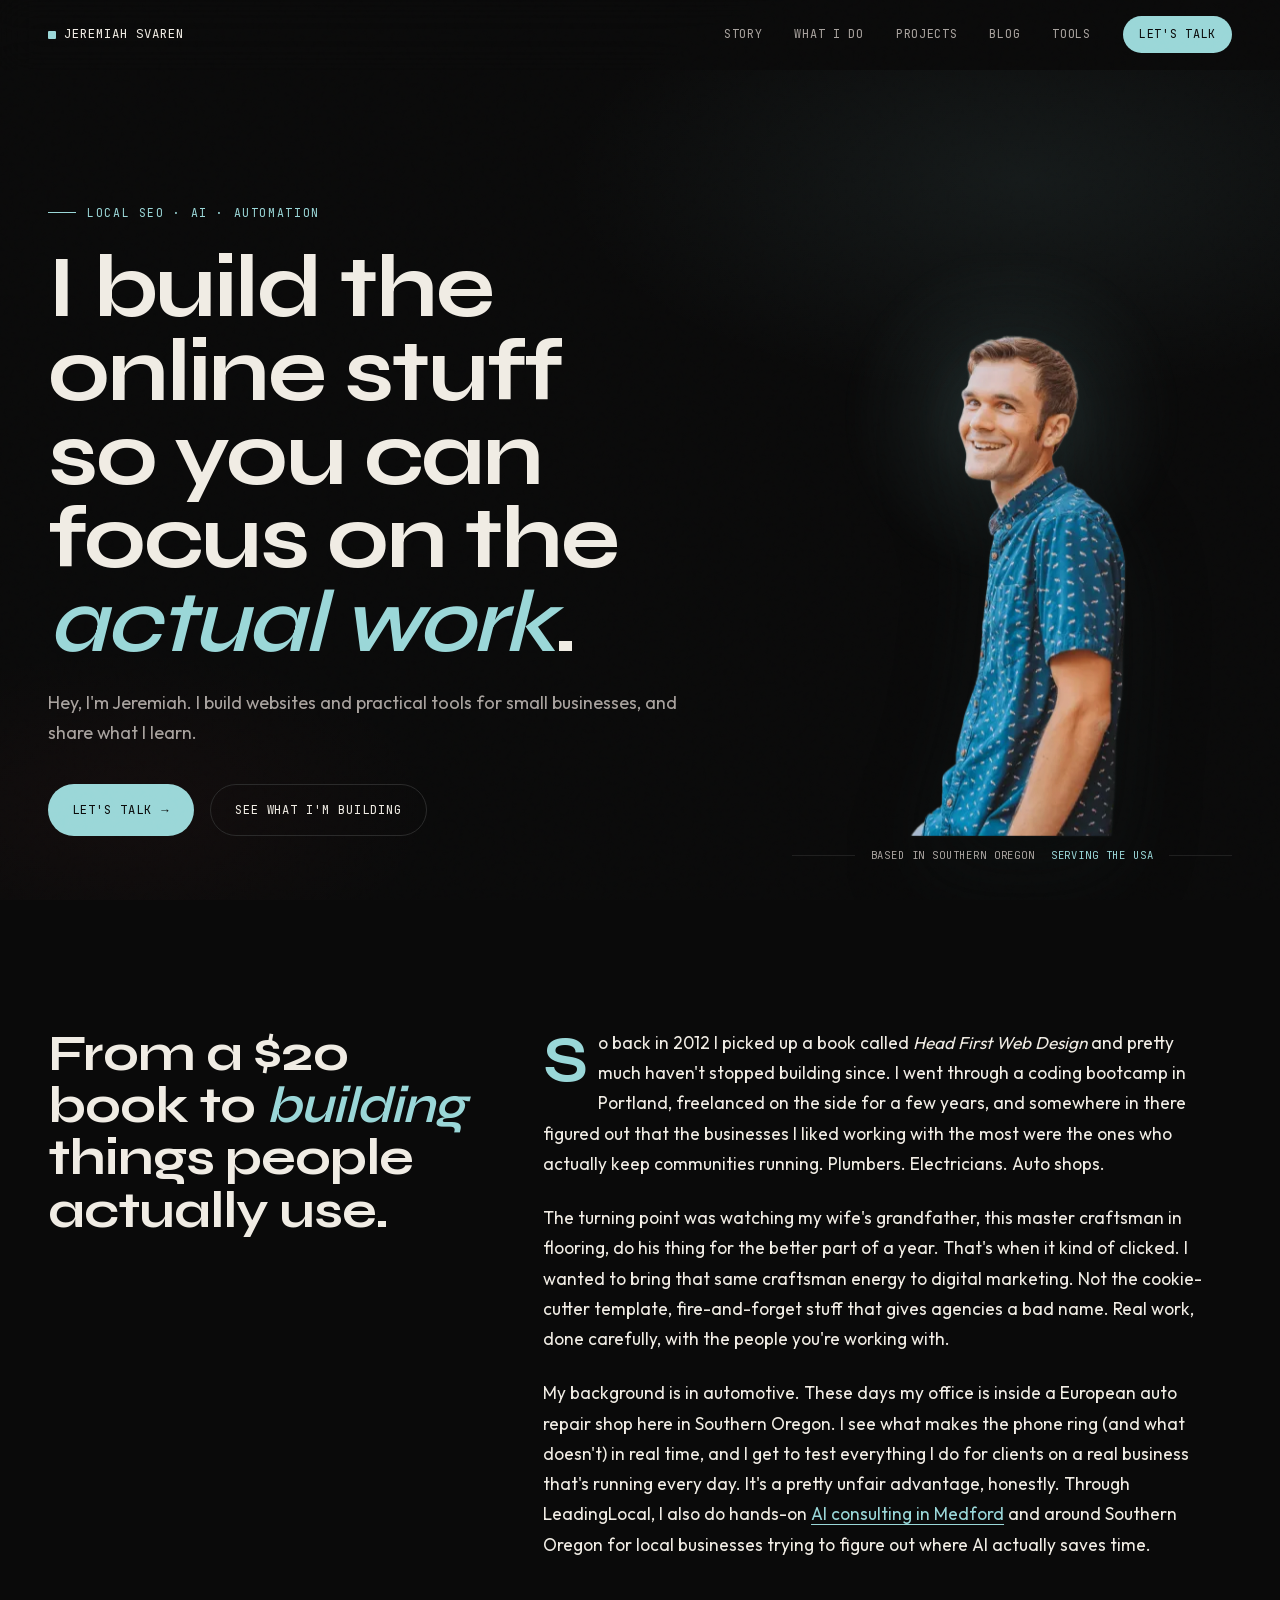
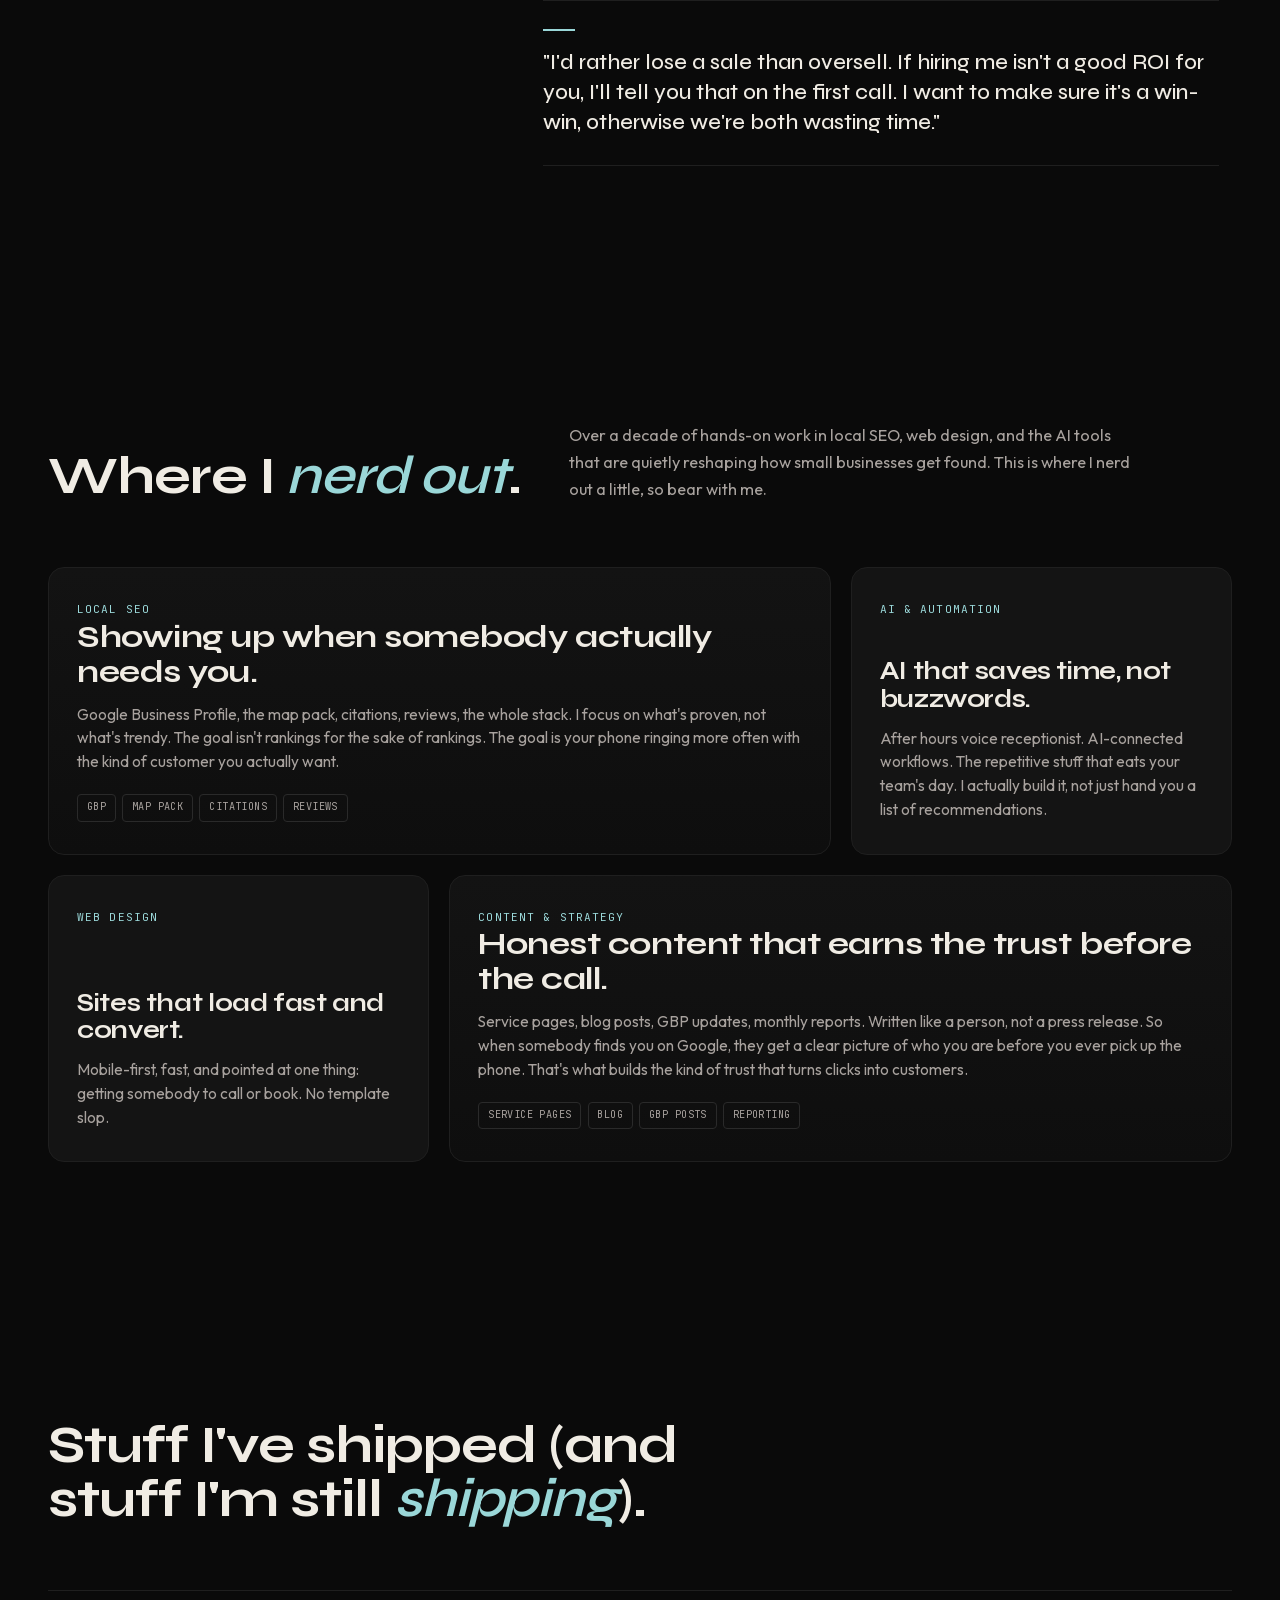
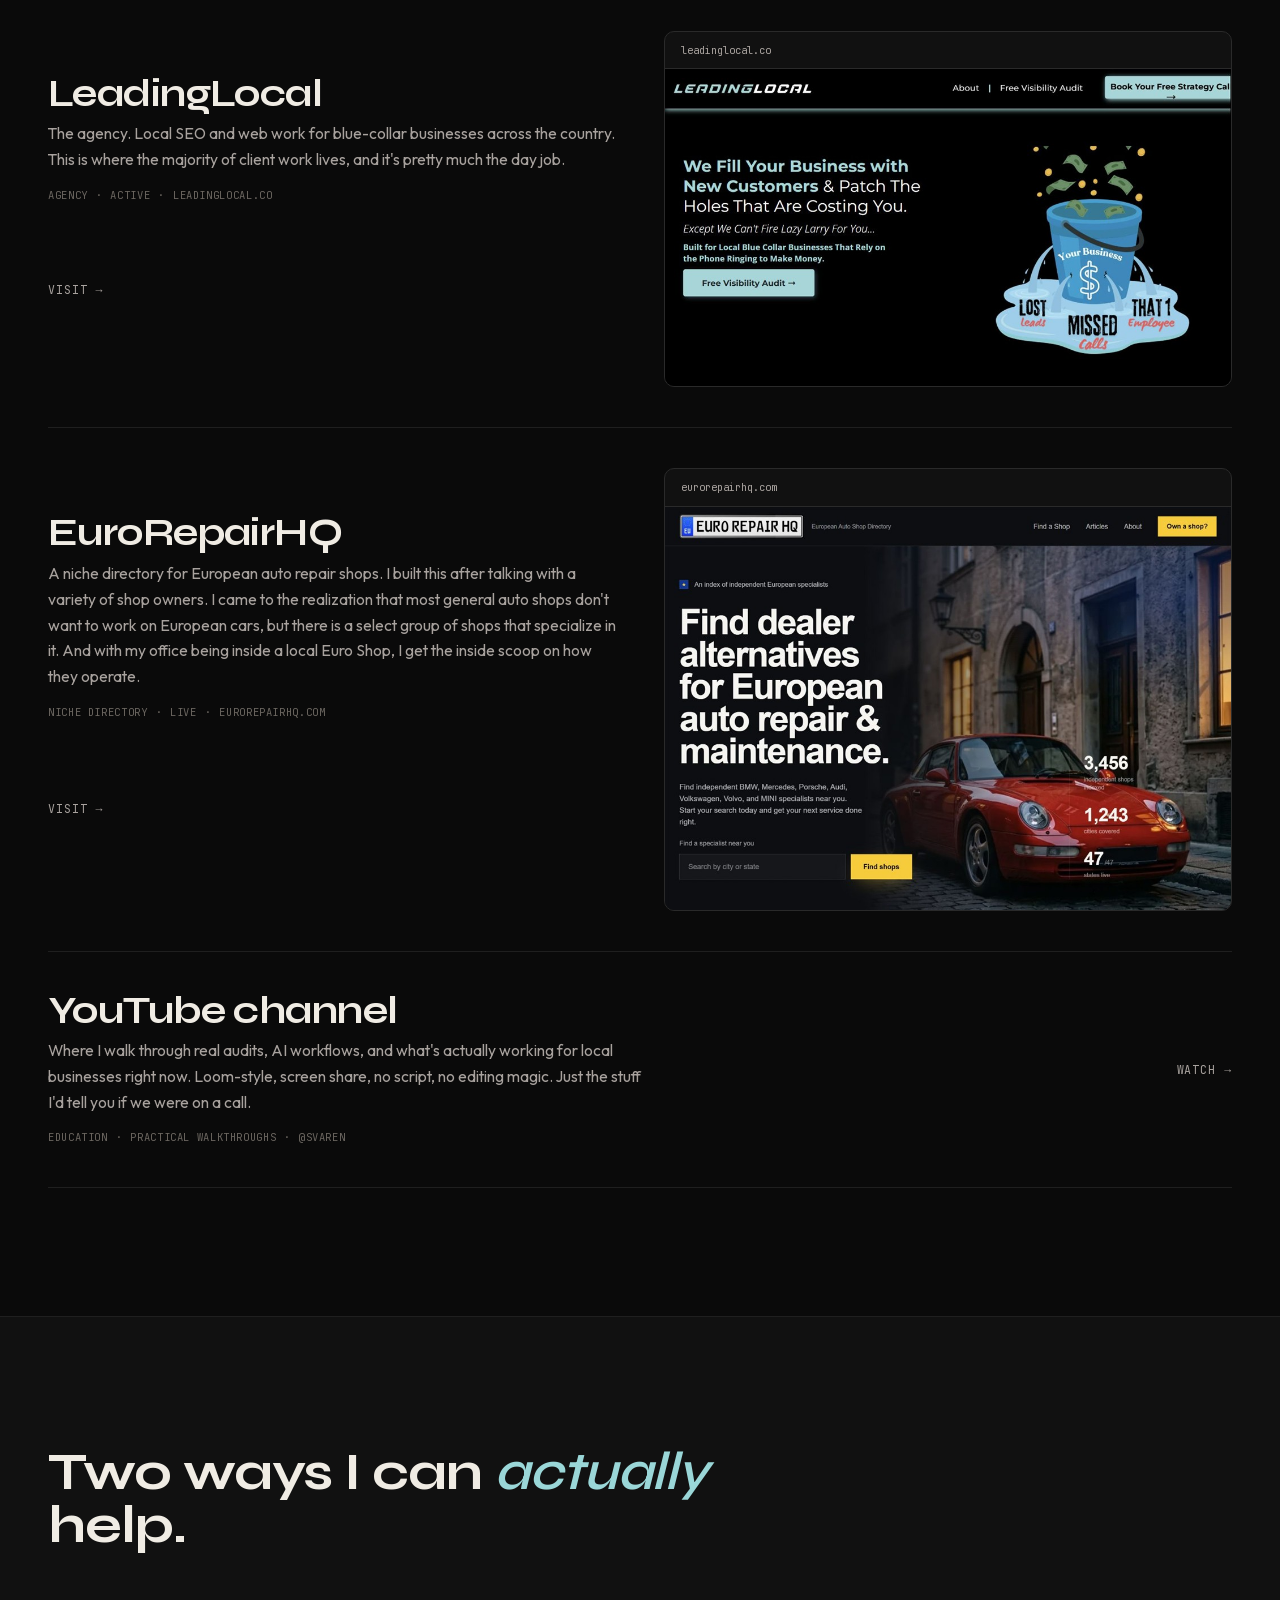
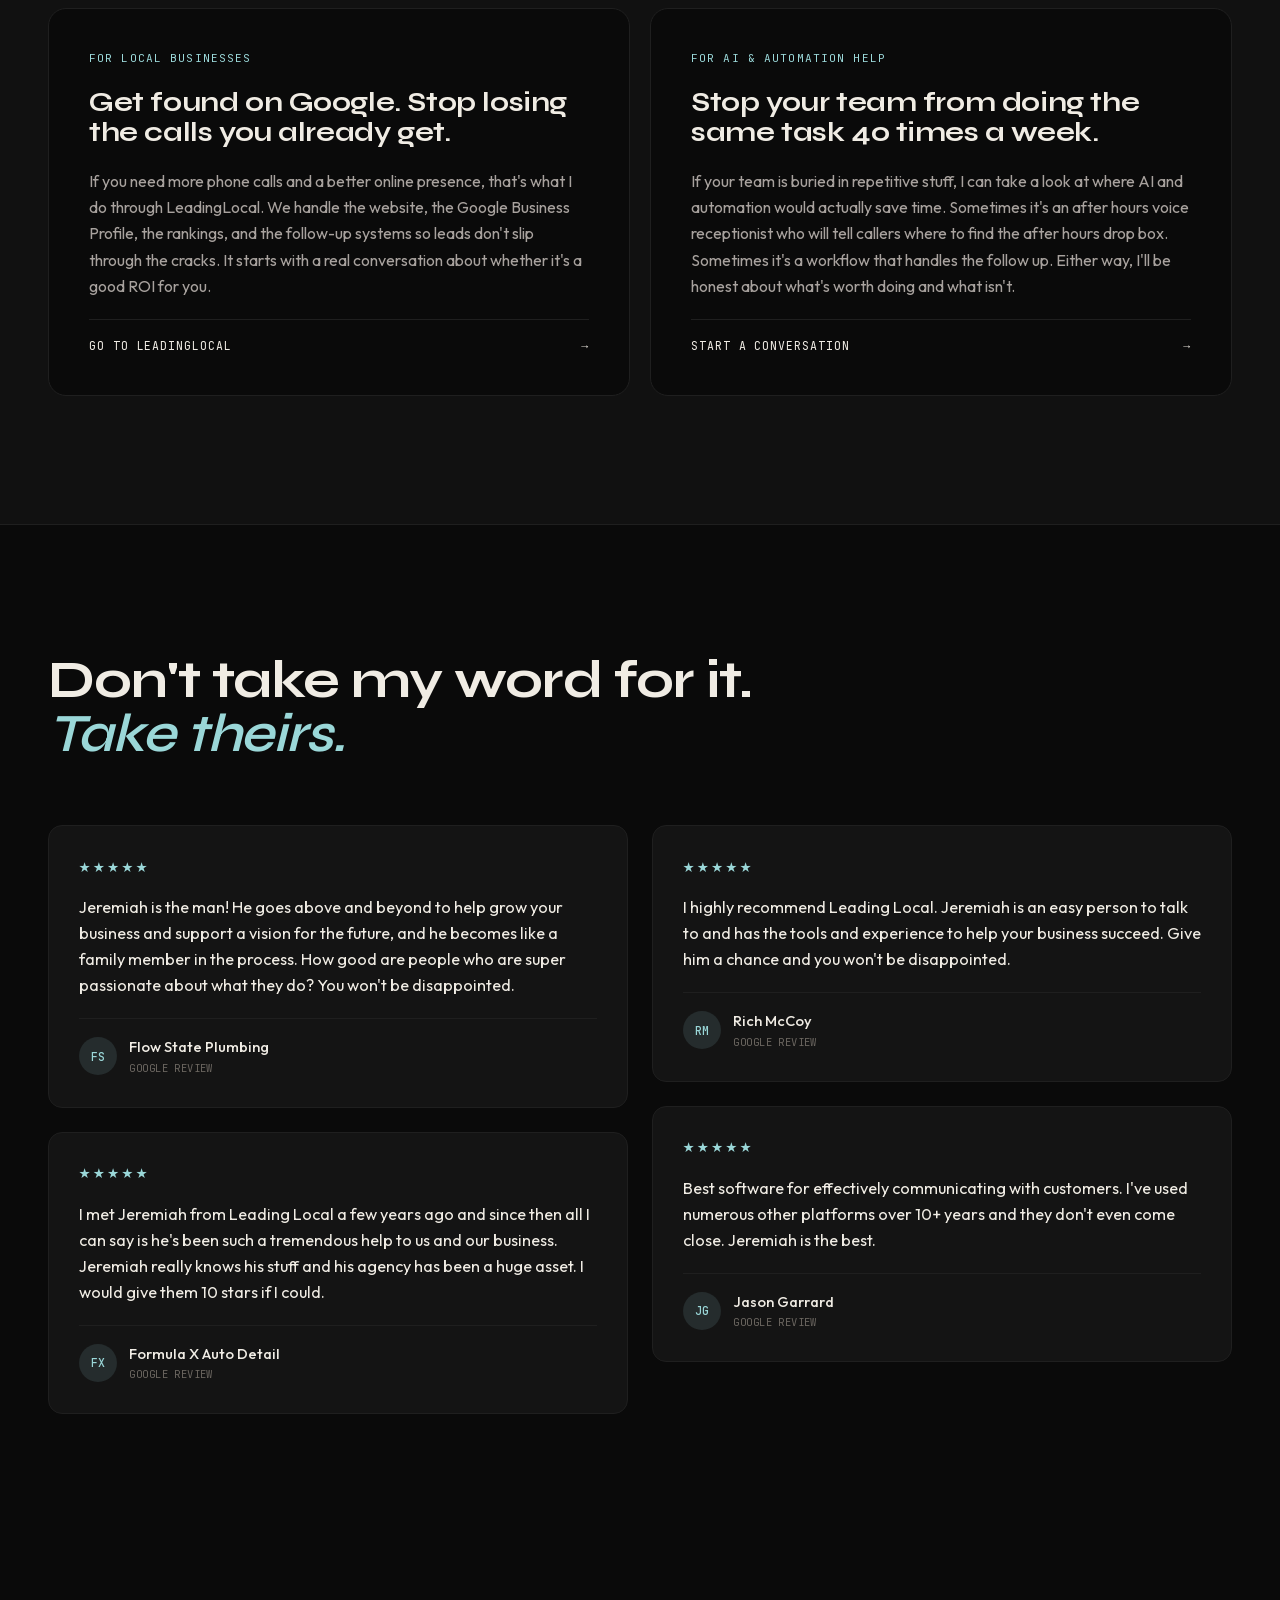
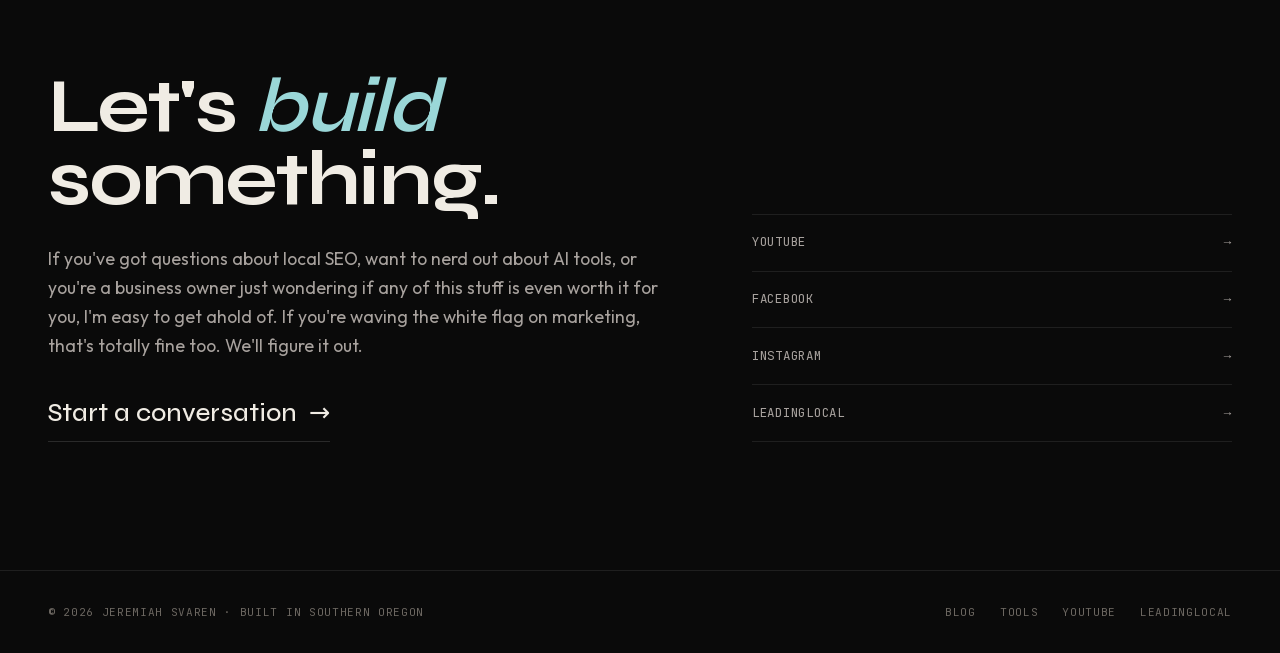
==== commit b5f6ef9c: "Add reciprocal links to LeadingLocal AI consultant page" ====
--- a/index.html
+++ b/index.html
@@ -72,6 +72,7 @@
 .preview-bar{padding:.6rem 1rem;border-bottom:1px solid var(--line-strong);font-family:var(--mono);font-size:.65rem;color:var(--ink-mute)}
 .project-preview img{width:100%;height:auto;display:block}
 @media(max-width:920px){.project:has(.project-preview){grid-template-columns:1fr;gap:1rem}.project:has(.project-preview)>.project-link{grid-column:1;grid-row:auto}.project-preview{grid-column:1;grid-row:auto;margin-top:.5rem}}
+.inline-link{color:var(--accent);text-decoration:underline;text-underline-offset:4px;transition:color 0.25s var(--ease)}.inline-link:hover{color:var(--ink)}
 </style>
 <link rel="stylesheet" href="/site-nav.css"></head>
 
@@ -153,7 +154,9 @@
           <p class="reveal d3">
             My background is in automotive. These days my office is inside a European auto repair shop here in Southern Oregon. I see what makes the
             phone ring (and what doesn't) in real time, and I get to test everything I do for clients on a real
-            business that's running every day. It's a pretty unfair advantage, honestly.
+            business that's running every day. It's a pretty unfair advantage, honestly. Through LeadingLocal, I also do
+            hands-on <a href="https://www.leadinglocal.co/ai-consultant-medford-oregon" target="_blank" rel="noopener" class="inline-link">AI consulting in Medford</a>
+            and around Southern Oregon for local businesses trying to figure out where AI actually saves time.
           </p>
           <div class="story-pull reveal d4">
             "I'd rather lose a sale than oversell. If hiring me isn't a good ROI for you, I'll tell you that on the
